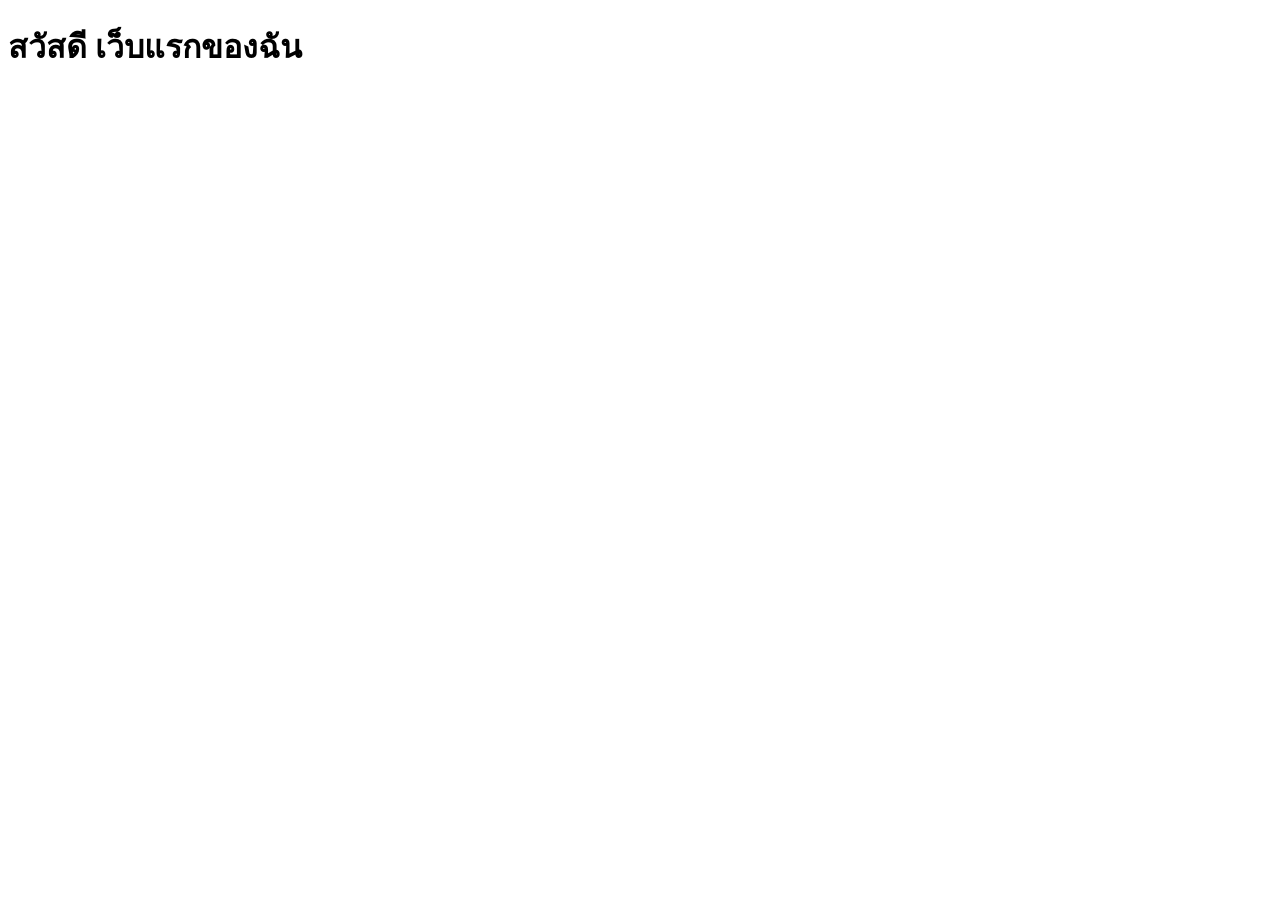
==== index.html @ 53858cdb "Create index.html" ====
<!DOCTYPE html>
<html lang="th">
<head>
  <meta charset="UTF-8">
  <meta name="viewport" content="width=device-width, initial-scale=1.0">
  <title>เว็บของฉัน</title>
</head>
<body>
  <h1>สวัสดี เว็บแรกของฉัน</h1>
</body>
</html>
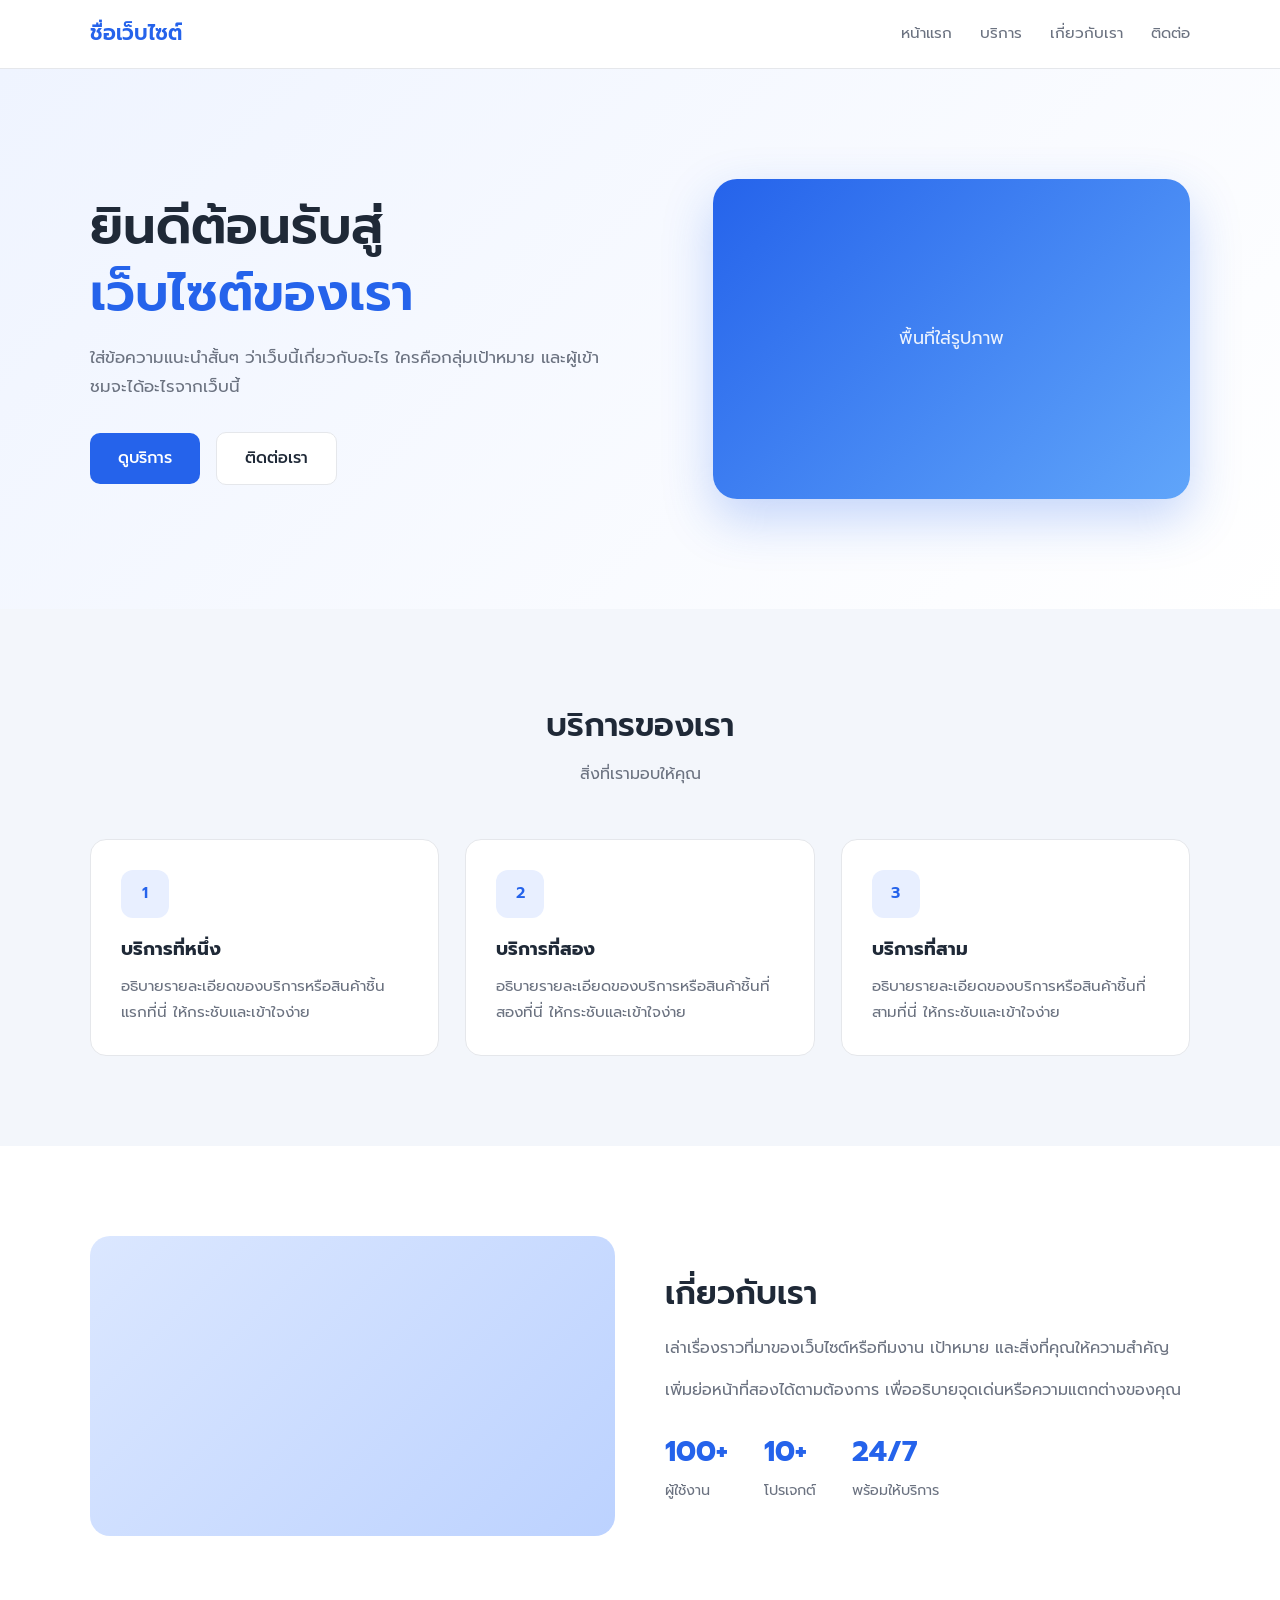
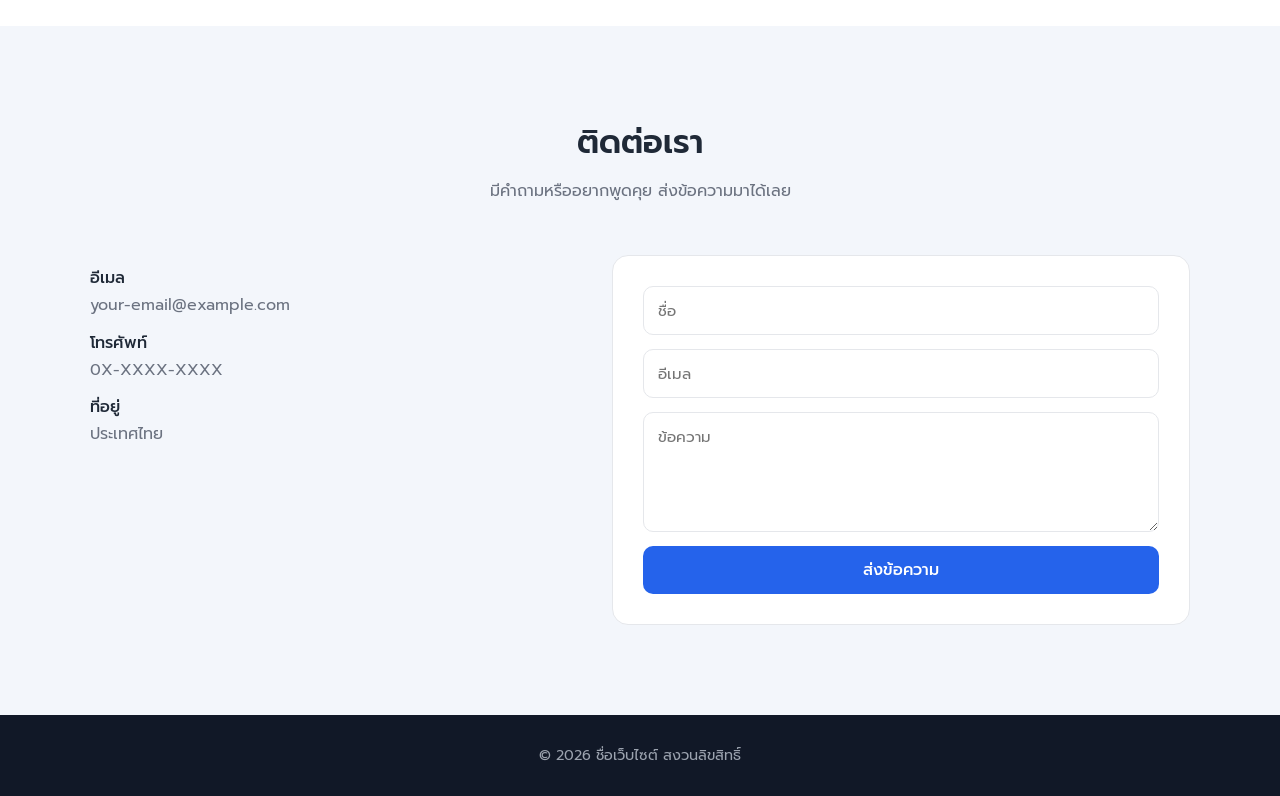
==== commit 7a39fafb: "Update index.html" ====
--- a/index.html
+++ b/index.html
@@ -3,9 +3,242 @@
 <head>
   <meta charset="UTF-8">
   <meta name="viewport" content="width=device-width, initial-scale=1.0">
-  <title>เว็บของฉัน</title>
+  <title>ชื่อเว็บไซต์</title>
+  <meta name="description" content="คำอธิบายสั้นๆ ของเว็บไซต์">
+  <link rel="preconnect" href="https://fonts.googleapis.com">
+  <link rel="preconnect" href="https://fonts.gstatic.com" crossorigin>
+  <link href="https://fonts.googleapis.com/css2?family=Prompt:wght@300;400;500;600&display=swap" rel="stylesheet">
+  <style>
+    :root {
+      --primary: #2563eb;
+      --primary-dark: #1d4ed8;
+      --text: #1f2937;
+      --muted: #6b7280;
+      --bg: #ffffff;
+      --bg-soft: #f3f6fb;
+      --border: #e5e7eb;
+    }
+    * { box-sizing: border-box; margin: 0; padding: 0; }
+    html { scroll-behavior: smooth; }
+    body { font-family: 'Prompt', sans-serif; color: var(--text); background: var(--bg); line-height: 1.7; }
+    a { text-decoration: none; color: inherit; }
+    .container { width: min(1100px, 92%); margin: 0 auto; }
+
+    /* Header */
+    header { position: sticky; top: 0; z-index: 20; background: #fff; border-bottom: 1px solid var(--border); }
+    nav { display: flex; justify-content: space-between; align-items: center; height: 68px; }
+    .logo { font-weight: 600; font-size: 1.3rem; color: var(--primary); }
+    .menu { display: flex; gap: 28px; list-style: none; }
+    .menu a { color: var(--muted); font-size: 0.95rem; transition: color .2s; }
+    .menu a:hover { color: var(--primary); }
+    .toggle { display: none; background: none; border: 0; font-size: 1.6rem; cursor: pointer; color: var(--text); }
+
+    /* Hero */
+    .hero { background: linear-gradient(135deg, #eff4ff, #ffffff); padding: 110px 0; }
+    .hero-inner { display: grid; grid-template-columns: 1.2fr 1fr; gap: 50px; align-items: center; }
+    .hero h1 { font-size: clamp(2rem, 5vw, 3.2rem); line-height: 1.3; font-weight: 600; }
+    .hero h1 span { color: var(--primary); }
+    .hero p { color: var(--muted); margin: 18px 0 30px; font-size: 1.05rem; max-width: 520px; }
+    .btn { display: inline-block; padding: 12px 28px; border-radius: 10px; font-weight: 500; transition: .2s; }
+    .btn-primary { background: var(--primary); color: #fff; }
+    .btn-primary:hover { background: var(--primary-dark); transform: translateY(-2px); }
+    .btn-outline { border: 1px solid var(--border); margin-left: 10px; background: #fff; }
+    .btn-outline:hover { border-color: var(--primary); color: var(--primary); }
+    .hero-visual {
+      height: 320px; border-radius: 24px;
+      background: linear-gradient(135deg, var(--primary), #60a5fa);
+      display: flex; align-items: center; justify-content: center;
+      color: rgba(255,255,255,.9); font-size: 1.1rem; box-shadow: 0 20px 50px rgba(37,99,235,.25);
+    }
+
+    /* Sections */
+    section { padding: 90px 0; }
+    section.soft { background: var(--bg-soft); }
+    .head { text-align: center; margin-bottom: 50px; }
+    .head h2 { font-size: 2rem; font-weight: 600; }
+    .head p { color: var(--muted); margin-top: 8px; }
+
+    .grid3 { display: grid; grid-template-columns: repeat(auto-fit, minmax(260px, 1fr)); gap: 26px; }
+    .card { background: #fff; border: 1px solid var(--border); border-radius: 16px; padding: 30px; transition: .25s; }
+    .card:hover { transform: translateY(-6px); box-shadow: 0 14px 30px rgba(0,0,0,.08); }
+    .icon {
+      width: 48px; height: 48px; border-radius: 12px; background: #e8efff; color: var(--primary);
+      display: flex; align-items: center; justify-content: center; font-weight: 600; margin-bottom: 16px;
+    }
+    .card h3 { font-size: 1.15rem; margin-bottom: 8px; }
+    .card p { color: var(--muted); font-size: 0.95rem; }
+
+    /* About */
+    .about { display: grid; grid-template-columns: 1fr 1fr; gap: 50px; align-items: center; }
+    .about-img { height: 300px; border-radius: 20px; background: linear-gradient(135deg, #dbe7ff, #bcd2ff); }
+    .about p { color: var(--muted); margin: 14px 0; }
+    .stats { display: flex; gap: 36px; margin-top: 24px; }
+    .stats b { display: block; font-size: 1.8rem; color: var(--primary); }
+    .stats span { color: var(--muted); font-size: 0.9rem; }
+
+    /* Contact */
+    .contact { display: grid; grid-template-columns: 1fr 1.2fr; gap: 40px; }
+    .info p { color: var(--muted); margin: 10px 0; }
+    .info b { color: var(--text); display: block; font-weight: 500; }
+    form { background: #fff; border: 1px solid var(--border); border-radius: 16px; padding: 30px; display: grid; gap: 14px; }
+    input, textarea {
+      font-family: inherit; font-size: 0.95rem; padding: 12px 14px;
+      border: 1px solid var(--border); border-radius: 10px; width: 100%; outline: none;
+    }
+    input:focus, textarea:focus { border-color: var(--primary); }
+    textarea { min-height: 120px; resize: vertical; }
+    button.btn { border: 0; cursor: pointer; font-family: inherit; font-size: 1rem; }
+    #msg { color: #16a34a; font-size: 0.9rem; display: none; }
+
+    footer { background: #111827; color: #9ca3af; text-align: center; padding: 28px 0; font-size: 0.9rem; }
+
+    .reveal { opacity: 0; transform: translateY(24px); transition: opacity .6s, transform .6s; }
+    .reveal.show { opacity: 1; transform: none; }
+
+    @media (max-width: 800px) {
+      .hero-inner, .about, .contact { grid-template-columns: 1fr; }
+      .hero { padding: 70px 0; }
+      .hero-visual { height: 220px; }
+      .toggle { display: block; }
+      .menu {
+        display: none; position: absolute; top: 68px; left: 0; right: 0;
+        flex-direction: column; gap: 0; background: #fff; border-bottom: 1px solid var(--border);
+      }
+      .menu.open { display: flex; }
+      .menu li a { display: block; padding: 14px 4%; }
+      .btn-outline { margin: 10px 0 0 0; }
+    }
+  </style>
 </head>
 <body>
-  <h1>สวัสดี เว็บแรกของฉัน</h1>
+
+  <header>
+    <div class="container">
+      <nav>
+        <a href="#home" class="logo">ชื่อเว็บไซต์</a>
+        <button class="toggle" id="toggle" aria-label="เมนู">&#9776;</button>
+        <ul class="menu" id="menu">
+          <li><a href="#home">หน้าแรก</a></li>
+          <li><a href="#services">บริการ</a></li>
+          <li><a href="#about">เกี่ยวกับเรา</a></li>
+          <li><a href="#contact">ติดต่อ</a></li>
+        </ul>
+      </nav>
+    </div>
+  </header>
+
+  <main>
+    <section class="hero" id="home">
+      <div class="container hero-inner">
+        <div>
+          <h1>ยินดีต้อนรับสู่<br><span>เว็บไซต์ของเรา</span></h1>
+          <p>ใส่ข้อความแนะนำสั้นๆ ว่าเว็บนี้เกี่ยวกับอะไร ใครคือกลุ่มเป้าหมาย และผู้เข้าชมจะได้อะไรจากเว็บนี้</p>
+          <a href="#services" class="btn btn-primary">ดูบริการ</a>
+          <a href="#contact" class="btn btn-outline">ติดต่อเรา</a>
+        </div>
+        <div class="hero-visual">พื้นที่ใส่รูปภาพ</div>
+      </div>
+    </section>
+
+    <section id="services" class="soft">
+      <div class="container reveal">
+        <div class="head">
+          <h2>บริการของเรา</h2>
+          <p>สิ่งที่เรามอบให้คุณ</p>
+        </div>
+        <div class="grid3">
+          <div class="card">
+            <div class="icon">1</div>
+            <h3>บริการที่หนึ่ง</h3>
+            <p>อธิบายรายละเอียดของบริการหรือสินค้าชิ้นแรกที่นี่ ให้กระชับและเข้าใจง่าย</p>
+          </div>
+          <div class="card">
+            <div class="icon">2</div>
+            <h3>บริการที่สอง</h3>
+            <p>อธิบายรายละเอียดของบริการหรือสินค้าชิ้นที่สองที่นี่ ให้กระชับและเข้าใจง่าย</p>
+          </div>
+          <div class="card">
+            <div class="icon">3</div>
+            <h3>บริการที่สาม</h3>
+            <p>อธิบายรายละเอียดของบริการหรือสินค้าชิ้นที่สามที่นี่ ให้กระชับและเข้าใจง่าย</p>
+          </div>
+        </div>
+      </div>
+    </section>
+
+    <section id="about">
+      <div class="container about reveal">
+        <div class="about-img"></div>
+        <div>
+          <h2 style="font-size:2rem;font-weight:600;">เกี่ยวกับเรา</h2>
+          <p>เล่าเรื่องราวที่มาของเว็บไซต์หรือทีมงาน เป้าหมาย และสิ่งที่คุณให้ความสำคัญ</p>
+          <p>เพิ่มย่อหน้าที่สองได้ตามต้องการ เพื่ออธิบายจุดเด่นหรือความแตกต่างของคุณ</p>
+          <div class="stats">
+            <div><b>100+</b><span>ผู้ใช้งาน</span></div>
+            <div><b>10+</b><span>โปรเจกต์</span></div>
+            <div><b>24/7</b><span>พร้อมให้บริการ</span></div>
+          </div>
+        </div>
+      </div>
+    </section>
+
+    <section id="contact" class="soft">
+      <div class="container reveal">
+        <div class="head">
+          <h2>ติดต่อเรา</h2>
+          <p>มีคำถามหรืออยากพูดคุย ส่งข้อความมาได้เลย</p>
+        </div>
+        <div class="contact">
+          <div class="info">
+            <p><b>อีเมล</b>your-email@example.com</p>
+            <p><b>โทรศัพท์</b>0X-XXXX-XXXX</p>
+            <p><b>ที่อยู่</b>ประเทศไทย</p>
+          </div>
+          <form id="form">
+            <input type="text" placeholder="ชื่อ" required>
+            <input type="email" placeholder="อีเมล" required>
+            <textarea placeholder="ข้อความ" required></textarea>
+            <button type="submit" class="btn btn-primary">ส่งข้อความ</button>
+            <p id="msg">ขอบคุณครับ ได้รับข้อความของคุณแล้ว</p>
+          </form>
+        </div>
+      </div>
+    </section>
+  </main>
+
+  <footer>
+    <div class="container">&copy; <span id="year"></span> ชื่อเว็บไซต์ สงวนลิขสิทธิ์</div>
+  </footer>
+
+  <script>
+    document.getElementById('year').textContent = new Date().getFullYear();
+
+    // เมนูมือถือ
+    var menu = document.getElementById('menu');
+    document.getElementById('toggle').addEventListener('click', function () { menu.classList.toggle('open'); });
+    menu.querySelectorAll('a').forEach(function (a) {
+      a.addEventListener('click', function () { menu.classList.remove('open'); });
+    });
+
+    // ฟอร์ม (แสดงข้อความเฉยๆ ยังไม่ส่งข้อมูลจริง)
+    document.getElementById('form').addEventListener('submit', function (e) {
+      e.preventDefault();
+      document.getElementById('msg').style.display = 'block';
+      this.reset();
+    });
+
+    // เอฟเฟกต์ตอนเลื่อนหน้า
+    var items = document.querySelectorAll('.reveal');
+    if ('IntersectionObserver' in window) {
+      var io = new IntersectionObserver(function (entries) {
+        entries.forEach(function (en) {
+          if (en.isIntersecting) { en.target.classList.add('show'); io.unobserve(en.target); }
+        });
+      }, { threshold: 0.12 });
+      items.forEach(function (el) { io.observe(el); });
+    } else {
+      items.forEach(function (el) { el.classList.add('show'); });
+    }
+  </script>
 </body>
 </html>
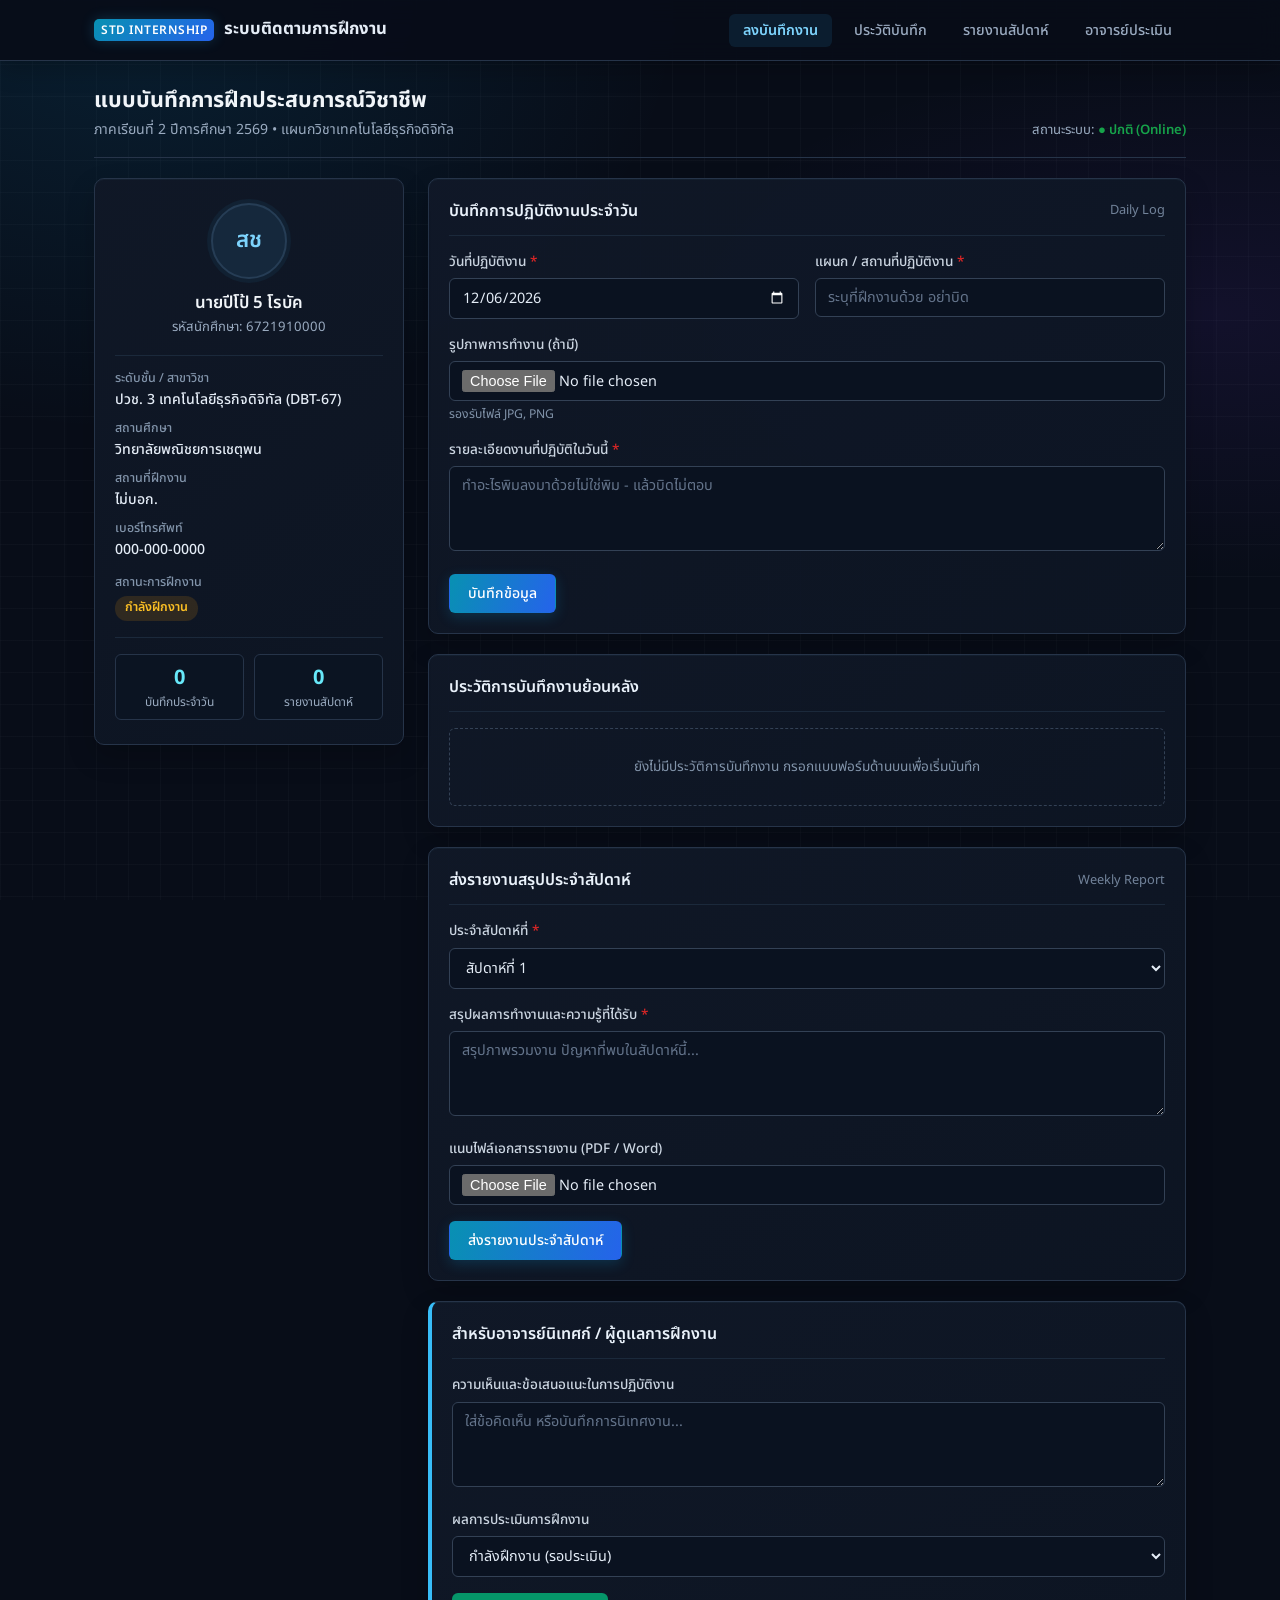
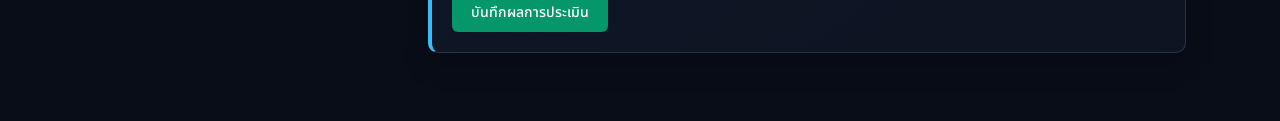
==== commit 1264d9b8: "Update index.html" ====
--- a/index.html
+++ b/index.html
@@ -1,244 +1,1024 @@
 <!DOCTYPE html>
 <html lang="th">
 <head>
-  <meta charset="UTF-8">
-  <meta name="viewport" content="width=device-width, initial-scale=1.0">
-  <title>ชื่อเว็บไซต์</title>
-  <meta name="description" content="คำอธิบายสั้นๆ ของเว็บไซต์">
-  <link rel="preconnect" href="https://fonts.googleapis.com">
-  <link rel="preconnect" href="https://fonts.gstatic.com" crossorigin>
-  <link href="https://fonts.googleapis.com/css2?family=Prompt:wght@300;400;500;600&display=swap" rel="stylesheet">
-  <style>
-    :root {
-      --primary: #2563eb;
-      --primary-dark: #1d4ed8;
-      --text: #1f2937;
-      --muted: #6b7280;
-      --bg: #ffffff;
-      --bg-soft: #f3f6fb;
-      --border: #e5e7eb;
-    }
-    * { box-sizing: border-box; margin: 0; padding: 0; }
-    html { scroll-behavior: smooth; }
-    body { font-family: 'Prompt', sans-serif; color: var(--text); background: var(--bg); line-height: 1.7; }
-    a { text-decoration: none; color: inherit; }
-    .container { width: min(1100px, 92%); margin: 0 auto; }
-
-    /* Header */
-    header { position: sticky; top: 0; z-index: 20; background: #fff; border-bottom: 1px solid var(--border); }
-    nav { display: flex; justify-content: space-between; align-items: center; height: 68px; }
-    .logo { font-weight: 600; font-size: 1.3rem; color: var(--primary); }
-    .menu { display: flex; gap: 28px; list-style: none; }
-    .menu a { color: var(--muted); font-size: 0.95rem; transition: color .2s; }
-    .menu a:hover { color: var(--primary); }
-    .toggle { display: none; background: none; border: 0; font-size: 1.6rem; cursor: pointer; color: var(--text); }
-
-    /* Hero */
-    .hero { background: linear-gradient(135deg, #eff4ff, #ffffff); padding: 110px 0; }
-    .hero-inner { display: grid; grid-template-columns: 1.2fr 1fr; gap: 50px; align-items: center; }
-    .hero h1 { font-size: clamp(2rem, 5vw, 3.2rem); line-height: 1.3; font-weight: 600; }
-    .hero h1 span { color: var(--primary); }
-    .hero p { color: var(--muted); margin: 18px 0 30px; font-size: 1.05rem; max-width: 520px; }
-    .btn { display: inline-block; padding: 12px 28px; border-radius: 10px; font-weight: 500; transition: .2s; }
-    .btn-primary { background: var(--primary); color: #fff; }
-    .btn-primary:hover { background: var(--primary-dark); transform: translateY(-2px); }
-    .btn-outline { border: 1px solid var(--border); margin-left: 10px; background: #fff; }
-    .btn-outline:hover { border-color: var(--primary); color: var(--primary); }
-    .hero-visual {
-      height: 320px; border-radius: 24px;
-      background: linear-gradient(135deg, var(--primary), #60a5fa);
-      display: flex; align-items: center; justify-content: center;
-      color: rgba(255,255,255,.9); font-size: 1.1rem; box-shadow: 0 20px 50px rgba(37,99,235,.25);
-    }
-
-    /* Sections */
-    section { padding: 90px 0; }
-    section.soft { background: var(--bg-soft); }
-    .head { text-align: center; margin-bottom: 50px; }
-    .head h2 { font-size: 2rem; font-weight: 600; }
-    .head p { color: var(--muted); margin-top: 8px; }
-
-    .grid3 { display: grid; grid-template-columns: repeat(auto-fit, minmax(260px, 1fr)); gap: 26px; }
-    .card { background: #fff; border: 1px solid var(--border); border-radius: 16px; padding: 30px; transition: .25s; }
-    .card:hover { transform: translateY(-6px); box-shadow: 0 14px 30px rgba(0,0,0,.08); }
-    .icon {
-      width: 48px; height: 48px; border-radius: 12px; background: #e8efff; color: var(--primary);
-      display: flex; align-items: center; justify-content: center; font-weight: 600; margin-bottom: 16px;
-    }
-    .card h3 { font-size: 1.15rem; margin-bottom: 8px; }
-    .card p { color: var(--muted); font-size: 0.95rem; }
-
-    /* About */
-    .about { display: grid; grid-template-columns: 1fr 1fr; gap: 50px; align-items: center; }
-    .about-img { height: 300px; border-radius: 20px; background: linear-gradient(135deg, #dbe7ff, #bcd2ff); }
-    .about p { color: var(--muted); margin: 14px 0; }
-    .stats { display: flex; gap: 36px; margin-top: 24px; }
-    .stats b { display: block; font-size: 1.8rem; color: var(--primary); }
-    .stats span { color: var(--muted); font-size: 0.9rem; }
-
-    /* Contact */
-    .contact { display: grid; grid-template-columns: 1fr 1.2fr; gap: 40px; }
-    .info p { color: var(--muted); margin: 10px 0; }
-    .info b { color: var(--text); display: block; font-weight: 500; }
-    form { background: #fff; border: 1px solid var(--border); border-radius: 16px; padding: 30px; display: grid; gap: 14px; }
-    input, textarea {
-      font-family: inherit; font-size: 0.95rem; padding: 12px 14px;
-      border: 1px solid var(--border); border-radius: 10px; width: 100%; outline: none;
-    }
-    input:focus, textarea:focus { border-color: var(--primary); }
-    textarea { min-height: 120px; resize: vertical; }
-    button.btn { border: 0; cursor: pointer; font-family: inherit; font-size: 1rem; }
-    #msg { color: #16a34a; font-size: 0.9rem; display: none; }
-
-    footer { background: #111827; color: #9ca3af; text-align: center; padding: 28px 0; font-size: 0.9rem; }
-
-    .reveal { opacity: 0; transform: translateY(24px); transition: opacity .6s, transform .6s; }
-    .reveal.show { opacity: 1; transform: none; }
-
-    @media (max-width: 800px) {
-      .hero-inner, .about, .contact { grid-template-columns: 1fr; }
-      .hero { padding: 70px 0; }
-      .hero-visual { height: 220px; }
-      .toggle { display: block; }
-      .menu {
-        display: none; position: absolute; top: 68px; left: 0; right: 0;
-        flex-direction: column; gap: 0; background: #fff; border-bottom: 1px solid var(--border);
-      }
-      .menu.open { display: flex; }
-      .menu li a { display: block; padding: 14px 4%; }
-      .btn-outline { margin: 10px 0 0 0; }
-    }
-  </style>
+    <meta charset="UTF-8">
+    <meta name="viewport" content="width=device-width, initial-scale=1.0">
+    <title>ระบบบันทึกและติดตามการฝึกงาน</title>
+    <!-- ฟอนต์ Noto Sans Thai สไตล์งานจริง เรียบร้อย อ่านง่าย เป็นทางการ -->
+    <link rel="preconnect" href="https://fonts.googleapis.com">
+    <link rel="preconnect" href="https://fonts.gstatic.com" crossorigin>
+    <link href="https://fonts.googleapis.com/css2?family=Noto+Sans+Thai:wght@300;400;500;600;700&display=swap" rel="stylesheet">
+    <style>
+        :root {
+            /* โทนสียอดนิยมในระบบเว็บแอป/Dashboard จริง (Tailwind Slate / Slate Navy) */
+            --primary: #1e40af;       /* น้ำเงินมาตรฐาน ทรงงานการศึกษา/องค์กร */
+            --primary-hover: #1d4ed8;
+            --primary-subtle: #eff6ff;
+            --border-primary: #bfdbfe;
+
+            --bg: #f8fafc;            /* พื้นหลังสีเทาขาวสะอาดตา ไม่ลอย */
+            --surface: #ffffff;       /* พื้นหลังการ์ดสีขาวแท้ คมชัด */
+            --border: #e2e8f0;        /* เส้นขอบบางแบบเว็บทั่วไป */
+            --border-subtle: #f1f5f9;
+
+            --text-900: #0f172a;      /* ตัวหนังสือหลัก ดำอมเทา อ่านสบายตา ไม่ดำทึบ */
+            --text-600: #475569;      /* ข้อความรอง */
+            --text-400: #94a3b8;      /* ตัวอักษรช่วยระบุ/placeholder */
+
+            --status-yellow-bg: #fef9c3;
+            --status-yellow-text: #854d0e;
+            --status-green-bg: #dcfce7;
+            --status-green-text: #166534;
+            --status-red-bg: #fee2e2;
+            --status-red-text: #991b1b;
+        }
+
+        * {
+            box-sizing: border-box;
+            margin: 0;
+            padding: 0;
+            font-family: 'Noto Sans Thai', -apple-system, BlinkMacSystemFont, "Segoe UI", Roboto, sans-serif;
+        }
+
+        body {
+            background-color: var(--bg);
+            color: var(--text-900);
+            line-height: 1.5;
+            min-height: 100vh;
+        }
+
+        /* Navbar ด้านบน แบบ Web Application ทั่วไป (เช่น GitHub / Jira / มหาวิทยาลัย) */
+        header {
+            background: var(--surface);
+            border-bottom: 1px solid var(--border);
+            position: sticky;
+            top: 0;
+            z-index: 50;
+        }
+
+        .navbar {
+            max-width: 1140px;
+            margin: 0 auto;
+            padding: 0 24px;
+            height: 60px;
+            display: flex;
+            align-items: center;
+            justify-content: space-between;
+        }
+
+        .brand-logo {
+            display: flex;
+            align-items: center;
+            gap: 10px;
+            text-decoration: none;
+            color: var(--text-900);
+            font-weight: 700;
+            font-size: 1.05rem;
+        }
+
+        .brand-badge {
+            background: var(--primary);
+            color: #fff;
+            padding: 2px 7px;
+            border-radius: 4px;
+            font-size: 0.75rem;
+            font-weight: 600;
+            letter-spacing: 0.5px;
+        }
+
+        .nav-links {
+            display: flex;
+            gap: 8px;
+            list-style: none;
+        }
+
+        .nav-links a {
+            text-decoration: none;
+            color: var(--text-600);
+            font-size: 0.9rem;
+            font-weight: 500;
+            padding: 6px 14px;
+            border-radius: 6px;
+            transition: all 0.15s ease;
+        }
+
+        .nav-links a:hover {
+            color: var(--text-900);
+            background: #f1f5f9;
+        }
+
+        .nav-links a.active {
+            color: var(--primary);
+            background: var(--primary-subtle);
+            font-weight: 600;
+        }
+
+        /* Layout โครงสร้าง */
+        .container {
+            max-width: 1140px;
+            margin: 24px auto 48px;
+            padding: 0 24px;
+        }
+
+        .page-header {
+            margin-bottom: 20px;
+            display: flex;
+            justify-content: space-between;
+            align-items: flex-end;
+            padding-bottom: 16px;
+            border-bottom: 1px solid var(--border);
+        }
+
+        .page-title {
+            font-size: 1.35rem;
+            font-weight: 700;
+            color: var(--text-900);
+        }
+
+        .page-subtitle {
+            font-size: 0.88rem;
+            color: var(--text-600);
+            margin-top: 2px;
+        }
+
+        .main-layout {
+            display: grid;
+            grid-template-columns: 310px 1fr;
+            gap: 24px;
+            align-items: start;
+        }
+
+        @media (max-width: 860px) {
+            .main-layout {
+                grid-template-columns: 1fr;
+            }
+            .nav-links {
+                display: none;
+            }
+        }
+
+        /* กล่องเนื้อหา (Card ทรงคนทำจริง ไม่ใส่เงาฟุ้งแบบ AI) */
+        .card {
+            background: var(--surface);
+            border: 1px solid var(--border);
+            border-radius: 8px;
+            padding: 20px;
+            margin-bottom: 20px;
+        }
+
+        .card-header {
+            display: flex;
+            align-items: center;
+            justify-content: space-between;
+            margin-bottom: 16px;
+            padding-bottom: 12px;
+            border-bottom: 1px solid var(--border-subtle);
+        }
+
+        .card-title {
+            font-size: 1rem;
+            font-weight: 600;
+            color: var(--text-900);
+        }
+
+        /* โปรไฟล์นักศึกษาฝั่งซ้าย */
+        .profile-card {
+            text-align: center;
+            padding: 24px 20px;
+        }
+
+        .avatar-circle {
+            width: 76px;
+            height: 76px;
+            border-radius: 50%;
+            background: #e2e8f0;
+            color: #334155;
+            font-size: 1.4rem;
+            font-weight: 600;
+            display: flex;
+            align-items: center;
+            justify-content: center;
+            margin: 0 auto 12px;
+            border: 2px solid #fff;
+            box-shadow: 0 1px 3px rgba(0,0,0,0.1);
+        }
+
+        .student-name {
+            font-size: 1.05rem;
+            font-weight: 600;
+            color: var(--text-900);
+        }
+
+        .student-id {
+            font-size: 0.82rem;
+            color: var(--text-600);
+            margin-top: 2px;
+        }
+
+        .meta-list {
+            text-align: left;
+            margin-top: 18px;
+            border-top: 1px solid var(--border-subtle);
+            padding-top: 14px;
+        }
+
+        .meta-item {
+            margin-bottom: 10px;
+        }
+
+        .meta-label {
+            font-size: 0.78rem;
+            color: var(--text-400);
+            font-weight: 500;
+        }
+
+        .meta-value {
+            font-size: 0.88rem;
+            color: var(--text-900);
+            font-weight: 500;
+        }
+
+        /* ป้ายสถานะ */
+        .status-badge {
+            display: inline-block;
+            padding: 3px 10px;
+            border-radius: 12px;
+            font-size: 0.78rem;
+            font-weight: 600;
+            margin-top: 4px;
+        }
+
+        .status-badge.pending {
+            background: var(--status-yellow-bg);
+            color: var(--status-yellow-text);
+        }
+
+        .status-badge.passed {
+            background: var(--status-green-bg);
+            color: var(--status-green-text);
+        }
+
+        .status-badge.failed {
+            background: var(--status-red-bg);
+            color: var(--status-red-text);
+        }
+
+        /* สรุปตัวเลขสถิติ */
+        .stat-bar {
+            display: grid;
+            grid-template-columns: 1fr 1fr;
+            gap: 10px;
+            margin-top: 16px;
+            padding-top: 16px;
+            border-top: 1px solid var(--border-subtle);
+        }
+
+        .stat-item {
+            background: #f8fafc;
+            border: 1px solid var(--border);
+            border-radius: 6px;
+            padding: 8px 12px;
+            text-align: center;
+        }
+
+        .stat-val {
+            font-size: 1.25rem;
+            font-weight: 700;
+            color: var(--primary);
+        }
+
+        .stat-lbl {
+            font-size: 0.75rem;
+            color: var(--text-600);
+        }
+
+        /* Form Controls สะอาดตาเหมือน Bootstrap / Tailwind ทั่วไป */
+        .form-row {
+            display: grid;
+            grid-template-columns: 1fr 1fr;
+            gap: 16px;
+        }
+
+        @media (max-width: 600px) {
+            .form-row {
+                grid-template-columns: 1fr;
+            }
+        }
+
+        .form-group {
+            margin-bottom: 16px;
+        }
+
+        .form-group label {
+            display: block;
+            font-size: 0.85rem;
+            font-weight: 500;
+            color: var(--text-900);
+            margin-bottom: 6px;
+        }
+
+        .form-control {
+            width: 100%;
+            padding: 8px 12px;
+            border: 1px solid var(--border);
+            border-radius: 6px;
+            font-size: 0.9rem;
+            color: var(--text-900);
+            background: #fff;
+            outline: none;
+            transition: border-color 0.15s;
+        }
+
+        .form-control:focus {
+            border-color: var(--primary);
+            box-shadow: 0 0 0 3px rgba(30, 64, 175, 0.1);
+        }
+
+        .form-control::placeholder {
+            color: var(--text-400);
+        }
+
+        textarea.form-control {
+            min-height: 85px;
+            resize: vertical;
+        }
+
+        .form-hint {
+            font-size: 0.76rem;
+            color: var(--text-400);
+            margin-top: 4px;
+        }
+
+        /* Buttons แบบแบน เรียบร้อย */
+        .btn {
+            display: inline-flex;
+            align-items: center;
+            justify-content: center;
+            padding: 8px 18px;
+            font-size: 0.88rem;
+            font-weight: 500;
+            border-radius: 6px;
+            cursor: pointer;
+            border: 1px solid transparent;
+            transition: all 0.15s ease;
+        }
+
+        .btn-primary {
+            background: var(--primary);
+            color: #fff;
+        }
+
+        .btn-primary:hover {
+            background: var(--primary-hover);
+        }
+
+        .btn-success {
+            background: #16a34a;
+            color: #fff;
+        }
+
+        .btn-success:hover {
+            background: #15803d;
+        }
+
+        .btn-danger-outline {
+            background: transparent;
+            color: #dc2626;
+            border-color: #fca5a5;
+            padding: 4px 10px;
+            font-size: 0.78rem;
+        }
+
+        .btn-danger-outline:hover {
+            background: #fef2f2;
+            border-color: #dc2626;
+        }
+
+        /* พรีวิวรูปภาพ */
+        .preview-container {
+            margin-top: 10px;
+            display: none;
+        }
+
+        .preview-container img {
+            max-width: 220px;
+            max-height: 140px;
+            border-radius: 6px;
+            border: 1px solid var(--border);
+            object-fit: cover;
+            display: block;
+        }
+
+        /* รายการประวัติแบบตาราง/การ์ดย่อยคลีนๆ */
+        .log-container {
+            display: flex;
+            flex-direction: column;
+            gap: 10px;
+        }
+
+        .log-entry {
+            display: flex;
+            gap: 14px;
+            align-items: flex-start;
+            padding: 12px;
+            background: #f8fafc;
+            border: 1px solid var(--border);
+            border-radius: 6px;
+        }
+
+        .log-photo {
+            width: 64px;
+            height: 64px;
+            border-radius: 6px;
+            object-fit: cover;
+            background: #e2e8f0;
+            border: 1px solid #cbd5e1;
+            flex-shrink: 0;
+        }
+
+        .log-body {
+            flex-grow: 1;
+        }
+
+        .log-header-info {
+            display: flex;
+            align-items: center;
+            gap: 12px;
+            font-size: 0.8rem;
+            color: var(--text-600);
+            margin-bottom: 4px;
+        }
+
+        .log-header-info strong {
+            color: var(--text-900);
+        }
+
+        .log-text {
+            font-size: 0.88rem;
+            color: var(--text-900);
+            white-space: pre-line;
+        }
+
+        .no-data {
+            text-align: center;
+            padding: 28px;
+            color: var(--text-400);
+            font-size: 0.85rem;
+            border: 1px dashed var(--border);
+            border-radius: 6px;
+        }
+
+        /* Toast แบบเรียบง่ายมุมขวา */
+        .alert-toast {
+            position: fixed;
+            bottom: 20px;
+            right: 20px;
+            background: #1e293b;
+            color: #fff;
+            padding: 10px 18px;
+            border-radius: 6px;
+            font-size: 0.88rem;
+            box-shadow: 0 4px 12px rgba(0,0,0,0.15);
+            opacity: 0;
+            transform: translateY(10px);
+            transition: all 0.2s ease;
+            z-index: 100;
+        }
+
+        .alert-toast.visible {
+            opacity: 1;
+            transform: translateY(0);
+        }
+
+        /* Dark cyberpunk theme: restrained neon accents, readable Thai text */
+        :root {
+            --primary: #38bdf8;
+            --primary-hover: #0ea5e9;
+            --primary-subtle: rgba(56, 189, 248, 0.12);
+            --border-primary: rgba(56, 189, 248, 0.35);
+            --bg: #080d18;
+            --surface: #101827;
+            --border: #263449;
+            --border-subtle: #1b293b;
+            --text-900: #e5edf7;
+            --text-600: #9aabc0;
+            --text-400: #72839a;
+            --status-yellow-bg: rgba(245, 158, 11, 0.14);
+            --status-yellow-text: #fbbf24;
+            --status-green-bg: rgba(16, 185, 129, 0.14);
+            --status-green-text: #34d399;
+            --status-red-bg: rgba(244, 63, 94, 0.14);
+            --status-red-text: #fb7185;
+        }
+
+        body {
+            background-color: var(--bg);
+            background-image:
+                radial-gradient(ellipse at 10% 0%, rgba(14, 165, 233, 0.12), transparent 34%),
+                radial-gradient(ellipse at 95% 35%, rgba(124, 58, 237, 0.09), transparent 32%),
+                linear-gradient(rgba(148, 163, 184, 0.035) 1px, transparent 1px),
+                linear-gradient(90deg, rgba(148, 163, 184, 0.035) 1px, transparent 1px);
+            background-size: auto, auto, 32px 32px, 32px 32px;
+            background-attachment: fixed;
+            color: var(--text-900);
+        }
+
+        header {
+            background: rgba(8, 13, 24, 0.92);
+            border-bottom-color: #263449;
+            box-shadow: 0 8px 24px rgba(0, 0, 0, 0.24);
+            backdrop-filter: blur(12px);
+        }
+
+        .brand-logo { color: var(--text-900); }
+        .brand-badge {
+            background: linear-gradient(135deg, #0891b2, #2563eb);
+            border-radius: 5px;
+            box-shadow: 0 0 14px rgba(56, 189, 248, 0.2);
+        }
+        .nav-links a:hover {
+            color: #e0f2fe;
+            background: rgba(56, 189, 248, 0.08);
+        }
+        .nav-links a.active {
+            color: #7dd3fc;
+            background: rgba(56, 189, 248, 0.1);
+        }
+
+        .page-header { border-bottom-color: var(--border); }
+        .page-title { color: #f1f5f9; }
+        .card {
+            background: linear-gradient(145deg, rgba(16, 24, 39, 0.98), rgba(13, 21, 35, 0.98));
+            border-color: var(--border);
+            border-radius: 10px;
+            box-shadow: 0 12px 28px rgba(0, 0, 0, 0.2), inset 0 1px rgba(125, 211, 252, 0.04);
+        }
+        .card-header { border-bottom-color: var(--border-subtle); }
+        .card-title { color: #eaf2fb; }
+        .avatar-circle {
+            background: #15283c;
+            color: #7dd3fc;
+            border-color: #263d55;
+            box-shadow: 0 0 0 4px rgba(56, 189, 248, 0.06);
+        }
+        .student-name { color: #f1f5f9; }
+        .meta-list, .stat-bar { border-color: var(--border-subtle); }
+        .meta-label { color: #8294aa; }
+        .stat-item {
+            background: #0b1422;
+            border-color: #263449;
+        }
+        .stat-val { color: #67e8f9; }
+        .form-group label { color: #cbd5e1; }
+        .form-control {
+            color: #e5edf7;
+            background: #0a1220;
+            border-color: #334155;
+            color-scheme: dark;
+        }
+        .form-control:focus {
+            border-color: #38bdf8;
+            box-shadow: 0 0 0 3px rgba(56, 189, 248, 0.13);
+        }
+        .form-control::placeholder { color: #64748b; }
+        .form-hint { color: #8294aa; }
+        .btn-primary {
+            background: linear-gradient(110deg, #0891b2, #2563eb);
+            box-shadow: 0 4px 14px rgba(14, 165, 233, 0.2);
+        }
+        .btn-primary:hover {
+            background: linear-gradient(110deg, #06b6d4, #3b82f6);
+            box-shadow: 0 5px 18px rgba(14, 165, 233, 0.3);
+        }
+        .btn-success { background: #059669; }
+        .btn-success:hover { background: #10b981; }
+        .btn-danger-outline {
+            color: #fda4af;
+            border-color: rgba(244, 63, 94, 0.35);
+        }
+        .btn-danger-outline:hover {
+            background: rgba(244, 63, 94, 0.14);
+            border-color: #fb7185;
+        }
+        .preview-container img, .log-photo {
+            border-color: #334155;
+            background: #0b1422;
+        }
+        .log-entry {
+            background: #0b1422;
+            border-color: #263449;
+        }
+        .log-entry:hover {
+            border-color: rgba(56, 189, 248, 0.45);
+        }
+        .log-header-info, .log-header-info strong { color: #9aabc0; }
+        .log-text { color: #e2e8f0; }
+        .no-data {
+            color: #8294aa;
+            border-color: #334155;
+        }
+        .alert-toast {
+            background: #101827;
+            border: 1px solid rgba(56, 189, 248, 0.5);
+            box-shadow: 0 8px 24px rgba(0, 0, 0, 0.35), 0 0 18px rgba(56, 189, 248, 0.12);
+        }
+
+        @media (max-width: 600px) {
+            .page-header {
+                align-items: flex-start;
+                flex-direction: column;
+                gap: 8px;
+            }
+            .log-entry { flex-wrap: wrap; }
+            .log-header-info {
+                align-items: flex-start;
+                flex-direction: column;
+                gap: 2px;
+            }
+        }
+    </style>
 </head>
 <body>
 
-  <header>
+    <!-- Header / Navbar แถบนำทางมาตรฐาน -->
+    <header>
+        <div class="navbar">
+            <a href="#" class="brand-logo">
+                <span class="brand-badge">STD INTERNSHIP</span>
+                <span>ระบบติดตามการฝึกงาน</span>
+            </a>
+            <ul class="nav-links">
+                <li><a href="#daily-form" class="active">ลงบันทึกงาน</a></li>
+                <li><a href="#history-section">ประวัติบันทึก</a></li>
+                <li><a href="#weekly-section">รายงานสัปดาห์</a></li>
+                <li><a href="#eval-section">อาจารย์ประเมิน</a></li>
+            </ul>
+        </div>
+    </header>
+
     <div class="container">
-      <nav>
-        <a href="#home" class="logo">ชื่อเว็บไซต์</a>
-        <button class="toggle" id="toggle" aria-label="เมนู">&#9776;</button>
-        <ul class="menu" id="menu">
-          <li><a href="#home">หน้าแรก</a></li>
-          <li><a href="#services">บริการ</a></li>
-          <li><a href="#about">เกี่ยวกับเรา</a></li>
-          <li><a href="#contact">ติดต่อ</a></li>
-        </ul>
-      </nav>
+
+        <!-- ส่วนหัวหน้าเว็บ -->
+        <div class="page-header">
+            <div>
+                <h1 class="page-title">แบบบันทึกการฝึกประสบการณ์วิชาชีพ</h1>
+                <p class="page-subtitle">ภาคเรียนที่ 2 ปีการศึกษา 2569 &bull; แผนกวิชาเทคโนโลยีธุรกิจดิจิทัล</p>
+            </div>
+            <div style="font-size: 0.82rem; color: var(--text-600);">
+                สถานะระบบ: <span style="color: #16a34a; font-weight: 600;">● ปกติ (Online)</span>
+            </div>
+        </div>
+
+        <div class="main-layout">
+
+            <aside>
+                <div class="card profile-card" style="position: sticky; top: 80px;">
+                    <div class="avatar-circle">สช</div>
+                    <h2 class="student-name">นายปีโป้ 5 โรบัค</h2>
+                    <p class="student-id">รหัสนักศึกษา: 6721910000</p>
+
+                    <div class="meta-list">
+                        <div class="meta-item">
+                            <div class="meta-label">ระดับชั้น / สาขาวิชา</div>
+                            <div class="meta-value">ปวช. 3 เทคโนโลยีธุรกิจดิจิทัล (DBT-67)</div>
+                        </div>
+
+                        <div class="meta-item">
+                            <div class="meta-label">สถานศึกษา</div>
+                            <div class="meta-value">วิทยาลัยพณิชยการเชตุพน</div>
+                        </div>
+
+                        <div class="meta-item">
+                            <div class="meta-label">สถานที่ฝึกงาน</div>
+                            <div class="meta-value">ไม่บอก.</div>
+                        </div>
+
+                        <div class="meta-item">
+                            <div class="meta-label">เบอร์โทรศัพท์</div>
+                            <div class="meta-value">000-000-0000</div>
+                        </div>
+
+                        <div class="meta-item" style="margin-top: 14px;">
+                            <div class="meta-label">สถานะการฝึกงาน</div>
+                            <div>
+                                <span id="student-status-badge" class="status-badge pending">กำลังฝึกงาน</span>
+                            </div>
+                        </div>
+                    </div>
+
+                    <!-- สรุปตัวเลขงานที่ส่งแล้ว -->
+                    <div class="stat-bar">
+                        <div class="stat-item">
+                            <div class="stat-val" id="total-days-count">0</div>
+                            <div class="stat-lbl">บันทึกประจำวัน</div>
+                        </div>
+                        <div class="stat-item">
+                            <div class="stat-val" id="total-reports-count">0</div>
+                            <div class="stat-lbl">รายงานสัปดาห์</div>
+                        </div>
+                    </div>
+                </div>
+            </aside>
+
+            <!-- ฝั่งเนื้อหาหลักและฟอร์ม (Main) -->
+            <main>
+
+                <!-- ฟอร์มบันทึกประจำวัน -->
+                <section id="daily-form" class="card">
+                    <div class="card-header">
+                        <h2 class="card-title">บันทึกการปฏิบัติงานประจำวัน</h2>
+                        <span style="font-size: 0.8rem; color: var(--text-400);">Daily Log</span>
+                    </div>
+
+                    <form id="daily-log-form">
+                        <div class="form-row">
+                            <div class="form-group">
+                                <label for="log-date">วันที่ปฏิบัติงาน <span style="color: #dc2626;">*</span></label>
+                                <input type="date" id="log-date" class="form-control" required>
+                            </div>
+                            <div class="form-group">
+                                <label for="log-location">แผนก / สถานที่ปฏิบัติงาน <span style="color: #dc2626;">*</span></label>
+                                <input type="text" id="log-location" class="form-control" placeholder="ระบุที่ฝึกงานด้วย อย่าบิด" required>
+                            </div>
+                        </div>
+
+                        <div class="form-group">
+                            <label for="log-image">รูปภาพการทำงาน (ถ้ามี)</label>
+                            <input type="file" id="log-image" class="form-control" accept="image/*">
+                            <div class="form-hint">รองรับไฟล์ JPG, PNG</div>
+                            <div class="preview-container" id="preview-box">
+                                <img id="image-preview" alt="รูปตัวอย่าง">
+                            </div>
+                        </div>
+
+                        <div class="form-group">
+                            <label for="log-detail">รายละเอียดงานที่ปฏิบัติในวันนี้ <span style="color: #dc2626;">*</span></label>
+                            <textarea id="log-detail" class="form-control" placeholder="ทำอะไรพิมลงมาด้วยไม่ใช่พิม - แล้วบิดไม่ตอบ" required></textarea>
+                        </div>
+
+                        <button type="submit" class="btn btn-primary">บันทึกข้อมูล</button>
+                    </form>
+                </section>
+
+                <!-- รายการประวัติบันทึก -->
+                <section id="history-section" class="card">
+                    <div class="card-header">
+                        <h2 class="card-title">ประวัติการบันทึกงานย้อนหลัง</h2>
+                    </div>
+                    <div id="log-list-container" class="log-container">
+                        <!-- รายการจะแสดงจาก LocalStorage -->
+                    </div>
+                </section>
+
+                <!-- ส่งรายงานสัปดาห์ -->
+                <section id="weekly-section" class="card">
+                    <div class="card-header">
+                        <h2 class="card-title">ส่งรายงานสรุปประจำสัปดาห์</h2>
+                        <span style="font-size: 0.8rem; color: var(--text-400);">Weekly Report</span>
+                    </div>
+
+                    <form id="weekly-report-form">
+                        <div class="form-group">
+                            <label for="weekly-select">ประจำสัปดาห์ที่ <span style="color: #dc2626;">*</span></label>
+                            <select id="weekly-select" class="form-control">
+                                <option value="1">สัปดาห์ที่ 1</option>
+                                <option value="2">สัปดาห์ที่ 2</option>
+                                <option value="3">สัปดาห์ที่ 3</option>
+                                <option value="4">สัปดาห์ที่ 4</option>
+                                <option value="5">สัปดาห์ที่ 5</option>
+                                <option value="6">สัปดาห์ที่ 6</option>
+                                <option value="7">สัปดาห์ที่ 7</option>
+                                <option value="8">สัปดาห์ที่ 8</option>
+                                <option value="9">สัปดาห์ที่ 9</option>
+                                <option value="10">สัปดาห์ที่ 10</option>
+                                <option value="11">สัปดาห์ที่ 11</option>
+                            </select>
+                        </div>
+
+                        <div class="form-group">
+                            <label for="weekly-summary">สรุปผลการทำงานและความรู้ที่ได้รับ <span style="color: #dc2626;">*</span></label>
+                            <textarea id="weekly-summary" class="form-control" placeholder="สรุปภาพรวมงาน ปัญหาที่พบในสัปดาห์นี้..." required></textarea>
+                        </div>
+
+                        <div class="form-group">
+                            <label for="weekly-file">แนบไฟล์เอกสารรายงาน (PDF / Word)</label>
+                            <input type="file" id="weekly-file" class="form-control" accept=".pdf,.doc,.docx">
+                        </div>
+
+                        <button type="submit" class="btn btn-primary">ส่งรายงานประจำสัปดาห์</button>
+                    </form>
+                </section>
+
+                <!-- คืองี้อันนี้ของอาจารย์เท่านั้น เด็กนักเรียนห้ามทำเดะจับลบประวัติฝึกงาน -->
+                <section id="eval-section" class="card" style="border-left: 4px solid var(--primary);">
+                    <div class="card-header">
+                        <h2 class="card-title">สำหรับอาจารย์นิเทศก์ / ผู้ดูแลการฝึกงาน</h2>
+                    </div>
+
+                    <form id="evaluation-form">
+                        <div class="form-group">
+                            <label for="eval-comment">ความเห็นและข้อเสนอแนะในการปฏิบัติงาน</label>
+                            <textarea id="eval-comment" class="form-control" placeholder="ใส่ข้อคิดเห็น หรือบันทึกการนิเทศงาน..."></textarea>
+                        </div>
+
+                        <div class="form-group">
+                            <label for="eval-status">ผลการประเมินการฝึกงาน</label>
+                            <select id="eval-status" class="form-control">
+                                <option value="pending">กำลังฝึกงาน (รอประเมิน)</option>
+                                <option value="passed">ผ่านการฝึกงาน</option>
+                                <option value="failed">ไม่ผ่านการฝึกงาน</option>
+                            </select>
+                        </div>
+
+                        <button type="submit" class="btn btn-success">บันทึกผลการประเมิน</button>
+                    </form>
+                </section>
+
+            </main>
+
+        </div>
     </div>
-  </header>
-
-  <main>
-    <section class="hero" id="home">
-      <div class="container hero-inner">
-        <div>
-          <h1>ยินดีต้อนรับสู่<br><span>เว็บไซต์ของเรา</span></h1>
-          <p>ใส่ข้อความแนะนำสั้นๆ ว่าเว็บนี้เกี่ยวกับอะไร ใครคือกลุ่มเป้าหมาย และผู้เข้าชมจะได้อะไรจากเว็บนี้</p>
-          <a href="#services" class="btn btn-primary">ดูบริการ</a>
-          <a href="#contact" class="btn btn-outline">ติดต่อเรา</a>
-        </div>
-        <div class="hero-visual">พื้นที่ใส่รูปภาพ</div>
-      </div>
-    </section>
-
-    <section id="services" class="soft">
-      <div class="container reveal">
-        <div class="head">
-          <h2>บริการของเรา</h2>
-          <p>สิ่งที่เรามอบให้คุณ</p>
-        </div>
-        <div class="grid3">
-          <div class="card">
-            <div class="icon">1</div>
-            <h3>บริการที่หนึ่ง</h3>
-            <p>อธิบายรายละเอียดของบริการหรือสินค้าชิ้นแรกที่นี่ ให้กระชับและเข้าใจง่าย</p>
-          </div>
-          <div class="card">
-            <div class="icon">2</div>
-            <h3>บริการที่สอง</h3>
-            <p>อธิบายรายละเอียดของบริการหรือสินค้าชิ้นที่สองที่นี่ ให้กระชับและเข้าใจง่าย</p>
-          </div>
-          <div class="card">
-            <div class="icon">3</div>
-            <h3>บริการที่สาม</h3>
-            <p>อธิบายรายละเอียดของบริการหรือสินค้าชิ้นที่สามที่นี่ ให้กระชับและเข้าใจง่าย</p>
-          </div>
-        </div>
-      </div>
-    </section>
-
-    <section id="about">
-      <div class="container about reveal">
-        <div class="about-img"></div>
-        <div>
-          <h2 style="font-size:2rem;font-weight:600;">เกี่ยวกับเรา</h2>
-          <p>เล่าเรื่องราวที่มาของเว็บไซต์หรือทีมงาน เป้าหมาย และสิ่งที่คุณให้ความสำคัญ</p>
-          <p>เพิ่มย่อหน้าที่สองได้ตามต้องการ เพื่ออธิบายจุดเด่นหรือความแตกต่างของคุณ</p>
-          <div class="stats">
-            <div><b>100+</b><span>ผู้ใช้งาน</span></div>
-            <div><b>10+</b><span>โปรเจกต์</span></div>
-            <div><b>24/7</b><span>พร้อมให้บริการ</span></div>
-          </div>
-        </div>
-      </div>
-    </section>
-
-    <section id="contact" class="soft">
-      <div class="container reveal">
-        <div class="head">
-          <h2>ติดต่อเรา</h2>
-          <p>มีคำถามหรืออยากพูดคุย ส่งข้อความมาได้เลย</p>
-        </div>
-        <div class="contact">
-          <div class="info">
-            <p><b>อีเมล</b>your-email@example.com</p>
-            <p><b>โทรศัพท์</b>0X-XXXX-XXXX</p>
-            <p><b>ที่อยู่</b>ประเทศไทย</p>
-          </div>
-          <form id="form">
-            <input type="text" placeholder="ชื่อ" required>
-            <input type="email" placeholder="อีเมล" required>
-            <textarea placeholder="ข้อความ" required></textarea>
-            <button type="submit" class="btn btn-primary">ส่งข้อความ</button>
-            <p id="msg">ขอบคุณครับ ได้รับข้อความของคุณแล้ว</p>
-          </form>
-        </div>
-      </div>
-    </section>
-  </main>
-
-  <footer>
-    <div class="container">&copy; <span id="year"></span> ชื่อเว็บไซต์ สงวนลิขสิทธิ์</div>
-  </footer>
-
-  <script>
-    document.getElementById('year').textContent = new Date().getFullYear();
-
-    // เมนูมือถือ
-    var menu = document.getElementById('menu');
-    document.getElementById('toggle').addEventListener('click', function () { menu.classList.toggle('open'); });
-    menu.querySelectorAll('a').forEach(function (a) {
-      a.addEventListener('click', function () { menu.classList.remove('open'); });
-    });
-
-    // ฟอร์ม (แสดงข้อความเฉยๆ ยังไม่ส่งข้อมูลจริง)
-    document.getElementById('form').addEventListener('submit', function (e) {
-      e.preventDefault();
-      document.getElementById('msg').style.display = 'block';
-      this.reset();
-    });
-
-    // เอฟเฟกต์ตอนเลื่อนหน้า
-    var items = document.querySelectorAll('.reveal');
-    if ('IntersectionObserver' in window) {
-      var io = new IntersectionObserver(function (entries) {
-        entries.forEach(function (en) {
-          if (en.isIntersecting) { en.target.classList.add('show'); io.unobserve(en.target); }
+
+    <!-- กล่องแจ้งเตือนสำหรับใครที่มาแก้ไขต่อไม่ใช่แก้มั่วเดียวโค้ดระเบิด -->
+    <div id="toast" class="alert-toast">บันทึกข้อมูลเรียบร้อยแล้ว</div>
+
+    <script>
+        // ใส่วันที่ปัจจุบันอัตโนมัติ
+        document.getElementById('log-date').valueAsDate = new Date();
+
+        let currentImageBase64 = '';
+
+        // จัดการรูปภาพ Preview
+        const imageInput = document.getElementById('log-image');
+        const previewBox = document.getElementById('preview-box');
+        const imagePreview = document.getElementById('image-preview');
+
+        imageInput.addEventListener('change', function(e) {
+            const file = e.target.files[0];
+            if (file) {
+                const reader = new FileReader();
+                reader.onload = function(event) {
+                    currentImageBase64 = event.target.result;
+                    imagePreview.src = currentImageBase64;
+                    previewBox.style.display = 'block';
+                };
+                reader.readAsDataURL(file);
+            } else {
+                currentImageBase64 = '';
+                previewBox.style.display = 'none';
+            }
         });
-      }, { threshold: 0.12 });
-      items.forEach(function (el) { io.observe(el); });
-    } else {
-      items.forEach(function (el) { el.classList.add('show'); });
-    }
-  </script>
+
+        // Toast แจ้งเตือน
+        function showToast(message) {
+            const toast = document.getElementById('toast');
+            toast.textContent = message;
+            toast.classList.add('visible');
+            setTimeout(() => {
+                toast.classList.remove('visible');
+            }, 2500);
+        }
+
+        // บันทึก Daily Log
+        const dailyLogForm = document.getElementById('daily-log-form');
+        dailyLogForm.addEventListener('submit', function(e) {
+            e.preventDefault();
+
+            const date = document.getElementById('log-date').value;
+            const location = document.getElementById('log-location').value;
+            const detail = document.getElementById('log-detail').value;
+
+            const newLog = {
+                id: Date.now(),
+                date: date,
+                location: location,
+                detail: detail,
+                image: currentImageBase64
+            };
+
+            const savedLogs = JSON.parse(localStorage.getItem('intern_daily_logs') || '[]');
+            savedLogs.unshift(newLog);
+            localStorage.setItem('intern_daily_logs', JSON.stringify(savedLogs));
+
+            dailyLogForm.reset();
+            document.getElementById('log-date').valueAsDate = new Date();
+            currentImageBase64 = '';
+            previewBox.style.display = 'none';
+
+            renderLogs();
+            showToast('บันทึกข้อมูลประจำวันเรียบร้อยแล้ว');
+        });
+
+        // ลบรายการ
+        function deleteLog(id) {
+            if (confirm('คุณต้องการลบรายการบันทึกนี้หรือไม่?')) {
+                let savedLogs = JSON.parse(localStorage.getItem('intern_daily_logs') || '[]');
+                savedLogs = savedLogs.filter(log => log.id !== id);
+                localStorage.setItem('intern_daily_logs', JSON.stringify(savedLogs));
+                renderLogs();
+                showToast('ลบรายการเรียบร้อยแล้ว');
+            }
+        }
+
+        // แสดงรายการประวัติ
+        function renderLogs() {
+            const container = document.getElementById('log-list-container');
+            const totalDaysSpan = document.getElementById('total-days-count');
+            const savedLogs = JSON.parse(localStorage.getItem('intern_daily_logs') || '[]');
+
+            totalDaysSpan.textContent = savedLogs.length;
+
+            if (savedLogs.length === 0) {
+                container.innerHTML = `
+                    <div class="no-data">
+                        ยังไม่มีประวัติการบันทึกงาน กรอกแบบฟอร์มด้านบนเพื่อเริ่มบันทึก
+                    </div>
+                `;
+                return;
+            }
+
+            container.innerHTML = savedLogs.map(log => `
+                <div class="log-entry">
+                    ${log.image ? `<img src="${log.image}" class="log-photo" alt="ภาพการทำงาน">` : `<div class="log-photo" style="display:flex;align-items:center;justify-content:center;color:#94a3b8;font-size:0.75rem;">ไม่มีรูป</div>`}
+                    <div class="log-body">
+                        <div class="log-header-info">
+                            <strong>วันที่: ${log.date}</strong>
+                            <span>แผนก: ${escapeHtml(log.location)}</span>
+                        </div>
+                        <div class="log-text">${escapeHtml(log.detail)}</div>
+                    </div>
+                    <button onclick="deleteLog(${log.id})" class="btn btn-danger-outline" title="ลบรายการ">ลบ</button>
+                </div>
+            `).join('');
+        }
+
+        function escapeHtml(text) {
+            const div = document.createElement('div');
+            div.textContent = text;
+            return div.innerHTML;
+        }
+
+        // ส่งรายงานสัปดาห์
+        const weeklyReportForm = document.getElementById('weekly-report-form');
+        weeklyReportForm.addEventListener('submit', function(e) {
+            e.preventDefault();
+            const week = document.getElementById('weekly-select').value;
+            const summary = document.getElementById('weekly-summary').value;
+
+            const weeklyReports = JSON.parse(localStorage.getItem('intern_weekly_reports') || '[]');
+            weeklyReports.push({ week, summary, date: new Date().toLocaleDateString('th-TH') });
+            localStorage.setItem('intern_weekly_reports', JSON.stringify(weeklyReports));
+
+            document.getElementById('total-reports-count').textContent = weeklyReports.length;
+            weeklyReportForm.reset();
+            showToast('ส่งรายงานประจำสัปดาห์ที่ ' + week + ' เรียบร้อยแล้ว');
+        });
+
+        // ส่วนอาจารย์ประเมิน
+        const evalForm = document.getElementById('evaluation-form');
+        const evalStatus = document.getElementById('eval-status');
+        const evalComment = document.getElementById('eval-comment');
+        const studentStatusBadge = document.getElementById('student-status-badge');
+
+        function loadEvaluation() {
+            const savedEval = JSON.parse(localStorage.getItem('intern_evaluation') || 'null');
+            if (savedEval) {
+                evalStatus.value = savedEval.status;
+                evalComment.value = savedEval.comment || '';
+                updateBadge(savedEval.status);
+            }
+        }
+
+        function updateBadge(status) {
+            if (status === 'passed') {
+                studentStatusBadge.className = 'status-badge passed';
+                studentStatusBadge.textContent = 'ผ่านการฝึกงาน';
+            } else if (status === 'failed') {
+                studentStatusBadge.className = 'status-badge failed';
+                studentStatusBadge.textContent = 'ไม่ผ่านการฝึกงาน';
+            } else {
+                studentStatusBadge.className = 'status-badge pending';
+                studentStatusBadge.textContent = 'กำลังฝึกงาน';
+            }
+        }
+
+        evalForm.addEventListener('submit', function(e) {
+            e.preventDefault();
+            const evalData = {
+                status: evalStatus.value,
+                comment: evalComment.value
+            };
+            localStorage.setItem('intern_evaluation', JSON.stringify(evalData));
+            updateBadge(evalStatus.value);
+            showToast('บันทึกผลการประเมินเรียบร้อยแล้ว');
+        });
+
+        window.addEventListener('DOMContentLoaded', () => {
+            renderLogs();
+            loadEvaluation();
+            const weeklyReports = JSON.parse(localStorage.getItem('intern_weekly_reports') || '[]');
+            document.getElementById('total-reports-count').textContent = weeklyReports.length;
+        });
+    </script>
 </body>
-</html>
+</html>
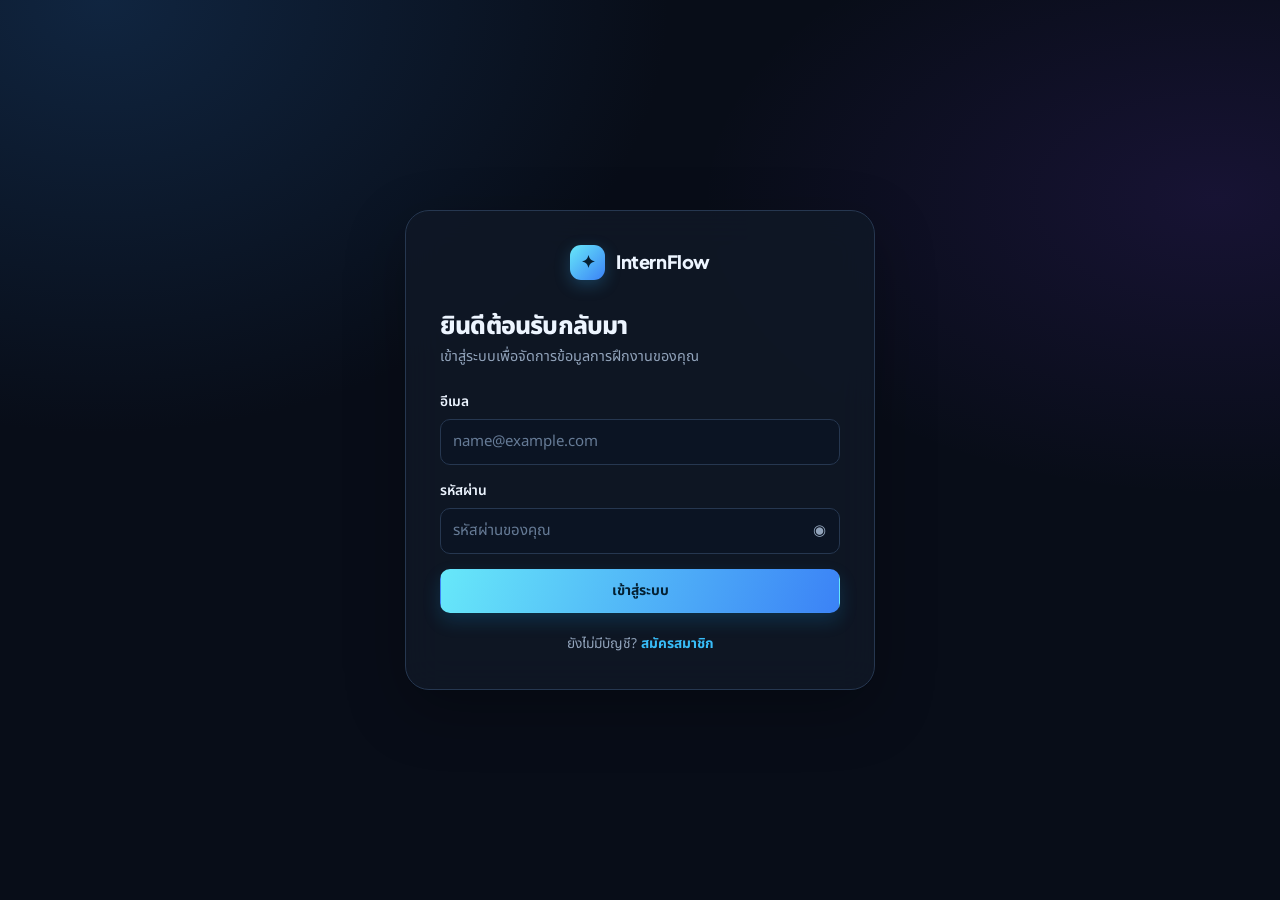
==== commit 42c09bbb: "Update complete website features" ====
--- a/index.html
+++ b/index.html
@@ -1,1024 +1,56 @@
 <!DOCTYPE html>
 <html lang="th">
 <head>
-    <meta charset="UTF-8">
-    <meta name="viewport" content="width=device-width, initial-scale=1.0">
-    <title>ระบบบันทึกและติดตามการฝึกงาน</title>
-    <!-- ฟอนต์ Noto Sans Thai สไตล์งานจริง เรียบร้อย อ่านง่าย เป็นทางการ -->
-    <link rel="preconnect" href="https://fonts.googleapis.com">
-    <link rel="preconnect" href="https://fonts.gstatic.com" crossorigin>
-    <link href="https://fonts.googleapis.com/css2?family=Noto+Sans+Thai:wght@300;400;500;600;700&display=swap" rel="stylesheet">
-    <style>
-        :root {
-            /* โทนสียอดนิยมในระบบเว็บแอป/Dashboard จริง (Tailwind Slate / Slate Navy) */
-            --primary: #1e40af;       /* น้ำเงินมาตรฐาน ทรงงานการศึกษา/องค์กร */
-            --primary-hover: #1d4ed8;
-            --primary-subtle: #eff6ff;
-            --border-primary: #bfdbfe;
-
-            --bg: #f8fafc;            /* พื้นหลังสีเทาขาวสะอาดตา ไม่ลอย */
-            --surface: #ffffff;       /* พื้นหลังการ์ดสีขาวแท้ คมชัด */
-            --border: #e2e8f0;        /* เส้นขอบบางแบบเว็บทั่วไป */
-            --border-subtle: #f1f5f9;
-
-            --text-900: #0f172a;      /* ตัวหนังสือหลัก ดำอมเทา อ่านสบายตา ไม่ดำทึบ */
-            --text-600: #475569;      /* ข้อความรอง */
-            --text-400: #94a3b8;      /* ตัวอักษรช่วยระบุ/placeholder */
-
-            --status-yellow-bg: #fef9c3;
-            --status-yellow-text: #854d0e;
-            --status-green-bg: #dcfce7;
-            --status-green-text: #166534;
-            --status-red-bg: #fee2e2;
-            --status-red-text: #991b1b;
-        }
-
-        * {
-            box-sizing: border-box;
-            margin: 0;
-            padding: 0;
-            font-family: 'Noto Sans Thai', -apple-system, BlinkMacSystemFont, "Segoe UI", Roboto, sans-serif;
-        }
-
-        body {
-            background-color: var(--bg);
-            color: var(--text-900);
-            line-height: 1.5;
-            min-height: 100vh;
-        }
-
-        /* Navbar ด้านบน แบบ Web Application ทั่วไป (เช่น GitHub / Jira / มหาวิทยาลัย) */
-        header {
-            background: var(--surface);
-            border-bottom: 1px solid var(--border);
-            position: sticky;
-            top: 0;
-            z-index: 50;
-        }
-
-        .navbar {
-            max-width: 1140px;
-            margin: 0 auto;
-            padding: 0 24px;
-            height: 60px;
-            display: flex;
-            align-items: center;
-            justify-content: space-between;
-        }
-
-        .brand-logo {
-            display: flex;
-            align-items: center;
-            gap: 10px;
-            text-decoration: none;
-            color: var(--text-900);
-            font-weight: 700;
-            font-size: 1.05rem;
-        }
-
-        .brand-badge {
-            background: var(--primary);
-            color: #fff;
-            padding: 2px 7px;
-            border-radius: 4px;
-            font-size: 0.75rem;
-            font-weight: 600;
-            letter-spacing: 0.5px;
-        }
-
-        .nav-links {
-            display: flex;
-            gap: 8px;
-            list-style: none;
-        }
-
-        .nav-links a {
-            text-decoration: none;
-            color: var(--text-600);
-            font-size: 0.9rem;
-            font-weight: 500;
-            padding: 6px 14px;
-            border-radius: 6px;
-            transition: all 0.15s ease;
-        }
-
-        .nav-links a:hover {
-            color: var(--text-900);
-            background: #f1f5f9;
-        }
-
-        .nav-links a.active {
-            color: var(--primary);
-            background: var(--primary-subtle);
-            font-weight: 600;
-        }
-
-        /* Layout โครงสร้าง */
-        .container {
-            max-width: 1140px;
-            margin: 24px auto 48px;
-            padding: 0 24px;
-        }
-
-        .page-header {
-            margin-bottom: 20px;
-            display: flex;
-            justify-content: space-between;
-            align-items: flex-end;
-            padding-bottom: 16px;
-            border-bottom: 1px solid var(--border);
-        }
-
-        .page-title {
-            font-size: 1.35rem;
-            font-weight: 700;
-            color: var(--text-900);
-        }
-
-        .page-subtitle {
-            font-size: 0.88rem;
-            color: var(--text-600);
-            margin-top: 2px;
-        }
-
-        .main-layout {
-            display: grid;
-            grid-template-columns: 310px 1fr;
-            gap: 24px;
-            align-items: start;
-        }
-
-        @media (max-width: 860px) {
-            .main-layout {
-                grid-template-columns: 1fr;
-            }
-            .nav-links {
-                display: none;
-            }
-        }
-
-        /* กล่องเนื้อหา (Card ทรงคนทำจริง ไม่ใส่เงาฟุ้งแบบ AI) */
-        .card {
-            background: var(--surface);
-            border: 1px solid var(--border);
-            border-radius: 8px;
-            padding: 20px;
-            margin-bottom: 20px;
-        }
-
-        .card-header {
-            display: flex;
-            align-items: center;
-            justify-content: space-between;
-            margin-bottom: 16px;
-            padding-bottom: 12px;
-            border-bottom: 1px solid var(--border-subtle);
-        }
-
-        .card-title {
-            font-size: 1rem;
-            font-weight: 600;
-            color: var(--text-900);
-        }
-
-        /* โปรไฟล์นักศึกษาฝั่งซ้าย */
-        .profile-card {
-            text-align: center;
-            padding: 24px 20px;
-        }
-
-        .avatar-circle {
-            width: 76px;
-            height: 76px;
-            border-radius: 50%;
-            background: #e2e8f0;
-            color: #334155;
-            font-size: 1.4rem;
-            font-weight: 600;
-            display: flex;
-            align-items: center;
-            justify-content: center;
-            margin: 0 auto 12px;
-            border: 2px solid #fff;
-            box-shadow: 0 1px 3px rgba(0,0,0,0.1);
-        }
-
-        .student-name {
-            font-size: 1.05rem;
-            font-weight: 600;
-            color: var(--text-900);
-        }
-
-        .student-id {
-            font-size: 0.82rem;
-            color: var(--text-600);
-            margin-top: 2px;
-        }
-
-        .meta-list {
-            text-align: left;
-            margin-top: 18px;
-            border-top: 1px solid var(--border-subtle);
-            padding-top: 14px;
-        }
-
-        .meta-item {
-            margin-bottom: 10px;
-        }
-
-        .meta-label {
-            font-size: 0.78rem;
-            color: var(--text-400);
-            font-weight: 500;
-        }
-
-        .meta-value {
-            font-size: 0.88rem;
-            color: var(--text-900);
-            font-weight: 500;
-        }
-
-        /* ป้ายสถานะ */
-        .status-badge {
-            display: inline-block;
-            padding: 3px 10px;
-            border-radius: 12px;
-            font-size: 0.78rem;
-            font-weight: 600;
-            margin-top: 4px;
-        }
-
-        .status-badge.pending {
-            background: var(--status-yellow-bg);
-            color: var(--status-yellow-text);
-        }
-
-        .status-badge.passed {
-            background: var(--status-green-bg);
-            color: var(--status-green-text);
-        }
-
-        .status-badge.failed {
-            background: var(--status-red-bg);
-            color: var(--status-red-text);
-        }
-
-        /* สรุปตัวเลขสถิติ */
-        .stat-bar {
-            display: grid;
-            grid-template-columns: 1fr 1fr;
-            gap: 10px;
-            margin-top: 16px;
-            padding-top: 16px;
-            border-top: 1px solid var(--border-subtle);
-        }
-
-        .stat-item {
-            background: #f8fafc;
-            border: 1px solid var(--border);
-            border-radius: 6px;
-            padding: 8px 12px;
-            text-align: center;
-        }
-
-        .stat-val {
-            font-size: 1.25rem;
-            font-weight: 700;
-            color: var(--primary);
-        }
-
-        .stat-lbl {
-            font-size: 0.75rem;
-            color: var(--text-600);
-        }
-
-        /* Form Controls สะอาดตาเหมือน Bootstrap / Tailwind ทั่วไป */
-        .form-row {
-            display: grid;
-            grid-template-columns: 1fr 1fr;
-            gap: 16px;
-        }
-
-        @media (max-width: 600px) {
-            .form-row {
-                grid-template-columns: 1fr;
-            }
-        }
-
-        .form-group {
-            margin-bottom: 16px;
-        }
-
-        .form-group label {
-            display: block;
-            font-size: 0.85rem;
-            font-weight: 500;
-            color: var(--text-900);
-            margin-bottom: 6px;
-        }
-
-        .form-control {
-            width: 100%;
-            padding: 8px 12px;
-            border: 1px solid var(--border);
-            border-radius: 6px;
-            font-size: 0.9rem;
-            color: var(--text-900);
-            background: #fff;
-            outline: none;
-            transition: border-color 0.15s;
-        }
-
-        .form-control:focus {
-            border-color: var(--primary);
-            box-shadow: 0 0 0 3px rgba(30, 64, 175, 0.1);
-        }
-
-        .form-control::placeholder {
-            color: var(--text-400);
-        }
-
-        textarea.form-control {
-            min-height: 85px;
-            resize: vertical;
-        }
-
-        .form-hint {
-            font-size: 0.76rem;
-            color: var(--text-400);
-            margin-top: 4px;
-        }
-
-        /* Buttons แบบแบน เรียบร้อย */
-        .btn {
-            display: inline-flex;
-            align-items: center;
-            justify-content: center;
-            padding: 8px 18px;
-            font-size: 0.88rem;
-            font-weight: 500;
-            border-radius: 6px;
-            cursor: pointer;
-            border: 1px solid transparent;
-            transition: all 0.15s ease;
-        }
-
-        .btn-primary {
-            background: var(--primary);
-            color: #fff;
-        }
-
-        .btn-primary:hover {
-            background: var(--primary-hover);
-        }
-
-        .btn-success {
-            background: #16a34a;
-            color: #fff;
-        }
-
-        .btn-success:hover {
-            background: #15803d;
-        }
-
-        .btn-danger-outline {
-            background: transparent;
-            color: #dc2626;
-            border-color: #fca5a5;
-            padding: 4px 10px;
-            font-size: 0.78rem;
-        }
-
-        .btn-danger-outline:hover {
-            background: #fef2f2;
-            border-color: #dc2626;
-        }
-
-        /* พรีวิวรูปภาพ */
-        .preview-container {
-            margin-top: 10px;
-            display: none;
-        }
-
-        .preview-container img {
-            max-width: 220px;
-            max-height: 140px;
-            border-radius: 6px;
-            border: 1px solid var(--border);
-            object-fit: cover;
-            display: block;
-        }
-
-        /* รายการประวัติแบบตาราง/การ์ดย่อยคลีนๆ */
-        .log-container {
-            display: flex;
-            flex-direction: column;
-            gap: 10px;
-        }
-
-        .log-entry {
-            display: flex;
-            gap: 14px;
-            align-items: flex-start;
-            padding: 12px;
-            background: #f8fafc;
-            border: 1px solid var(--border);
-            border-radius: 6px;
-        }
-
-        .log-photo {
-            width: 64px;
-            height: 64px;
-            border-radius: 6px;
-            object-fit: cover;
-            background: #e2e8f0;
-            border: 1px solid #cbd5e1;
-            flex-shrink: 0;
-        }
-
-        .log-body {
-            flex-grow: 1;
-        }
-
-        .log-header-info {
-            display: flex;
-            align-items: center;
-            gap: 12px;
-            font-size: 0.8rem;
-            color: var(--text-600);
-            margin-bottom: 4px;
-        }
-
-        .log-header-info strong {
-            color: var(--text-900);
-        }
-
-        .log-text {
-            font-size: 0.88rem;
-            color: var(--text-900);
-            white-space: pre-line;
-        }
-
-        .no-data {
-            text-align: center;
-            padding: 28px;
-            color: var(--text-400);
-            font-size: 0.85rem;
-            border: 1px dashed var(--border);
-            border-radius: 6px;
-        }
-
-        /* Toast แบบเรียบง่ายมุมขวา */
-        .alert-toast {
-            position: fixed;
-            bottom: 20px;
-            right: 20px;
-            background: #1e293b;
-            color: #fff;
-            padding: 10px 18px;
-            border-radius: 6px;
-            font-size: 0.88rem;
-            box-shadow: 0 4px 12px rgba(0,0,0,0.15);
-            opacity: 0;
-            transform: translateY(10px);
-            transition: all 0.2s ease;
-            z-index: 100;
-        }
-
-        .alert-toast.visible {
-            opacity: 1;
-            transform: translateY(0);
-        }
-
-        /* Dark cyberpunk theme: restrained neon accents, readable Thai text */
-        :root {
-            --primary: #38bdf8;
-            --primary-hover: #0ea5e9;
-            --primary-subtle: rgba(56, 189, 248, 0.12);
-            --border-primary: rgba(56, 189, 248, 0.35);
-            --bg: #080d18;
-            --surface: #101827;
-            --border: #263449;
-            --border-subtle: #1b293b;
-            --text-900: #e5edf7;
-            --text-600: #9aabc0;
-            --text-400: #72839a;
-            --status-yellow-bg: rgba(245, 158, 11, 0.14);
-            --status-yellow-text: #fbbf24;
-            --status-green-bg: rgba(16, 185, 129, 0.14);
-            --status-green-text: #34d399;
-            --status-red-bg: rgba(244, 63, 94, 0.14);
-            --status-red-text: #fb7185;
-        }
-
-        body {
-            background-color: var(--bg);
-            background-image:
-                radial-gradient(ellipse at 10% 0%, rgba(14, 165, 233, 0.12), transparent 34%),
-                radial-gradient(ellipse at 95% 35%, rgba(124, 58, 237, 0.09), transparent 32%),
-                linear-gradient(rgba(148, 163, 184, 0.035) 1px, transparent 1px),
-                linear-gradient(90deg, rgba(148, 163, 184, 0.035) 1px, transparent 1px);
-            background-size: auto, auto, 32px 32px, 32px 32px;
-            background-attachment: fixed;
-            color: var(--text-900);
-        }
-
-        header {
-            background: rgba(8, 13, 24, 0.92);
-            border-bottom-color: #263449;
-            box-shadow: 0 8px 24px rgba(0, 0, 0, 0.24);
-            backdrop-filter: blur(12px);
-        }
-
-        .brand-logo { color: var(--text-900); }
-        .brand-badge {
-            background: linear-gradient(135deg, #0891b2, #2563eb);
-            border-radius: 5px;
-            box-shadow: 0 0 14px rgba(56, 189, 248, 0.2);
-        }
-        .nav-links a:hover {
-            color: #e0f2fe;
-            background: rgba(56, 189, 248, 0.08);
-        }
-        .nav-links a.active {
-            color: #7dd3fc;
-            background: rgba(56, 189, 248, 0.1);
-        }
-
-        .page-header { border-bottom-color: var(--border); }
-        .page-title { color: #f1f5f9; }
-        .card {
-            background: linear-gradient(145deg, rgba(16, 24, 39, 0.98), rgba(13, 21, 35, 0.98));
-            border-color: var(--border);
-            border-radius: 10px;
-            box-shadow: 0 12px 28px rgba(0, 0, 0, 0.2), inset 0 1px rgba(125, 211, 252, 0.04);
-        }
-        .card-header { border-bottom-color: var(--border-subtle); }
-        .card-title { color: #eaf2fb; }
-        .avatar-circle {
-            background: #15283c;
-            color: #7dd3fc;
-            border-color: #263d55;
-            box-shadow: 0 0 0 4px rgba(56, 189, 248, 0.06);
-        }
-        .student-name { color: #f1f5f9; }
-        .meta-list, .stat-bar { border-color: var(--border-subtle); }
-        .meta-label { color: #8294aa; }
-        .stat-item {
-            background: #0b1422;
-            border-color: #263449;
-        }
-        .stat-val { color: #67e8f9; }
-        .form-group label { color: #cbd5e1; }
-        .form-control {
-            color: #e5edf7;
-            background: #0a1220;
-            border-color: #334155;
-            color-scheme: dark;
-        }
-        .form-control:focus {
-            border-color: #38bdf8;
-            box-shadow: 0 0 0 3px rgba(56, 189, 248, 0.13);
-        }
-        .form-control::placeholder { color: #64748b; }
-        .form-hint { color: #8294aa; }
-        .btn-primary {
-            background: linear-gradient(110deg, #0891b2, #2563eb);
-            box-shadow: 0 4px 14px rgba(14, 165, 233, 0.2);
-        }
-        .btn-primary:hover {
-            background: linear-gradient(110deg, #06b6d4, #3b82f6);
-            box-shadow: 0 5px 18px rgba(14, 165, 233, 0.3);
-        }
-        .btn-success { background: #059669; }
-        .btn-success:hover { background: #10b981; }
-        .btn-danger-outline {
-            color: #fda4af;
-            border-color: rgba(244, 63, 94, 0.35);
-        }
-        .btn-danger-outline:hover {
-            background: rgba(244, 63, 94, 0.14);
-            border-color: #fb7185;
-        }
-        .preview-container img, .log-photo {
-            border-color: #334155;
-            background: #0b1422;
-        }
-        .log-entry {
-            background: #0b1422;
-            border-color: #263449;
-        }
-        .log-entry:hover {
-            border-color: rgba(56, 189, 248, 0.45);
-        }
-        .log-header-info, .log-header-info strong { color: #9aabc0; }
-        .log-text { color: #e2e8f0; }
-        .no-data {
-            color: #8294aa;
-            border-color: #334155;
-        }
-        .alert-toast {
-            background: #101827;
-            border: 1px solid rgba(56, 189, 248, 0.5);
-            box-shadow: 0 8px 24px rgba(0, 0, 0, 0.35), 0 0 18px rgba(56, 189, 248, 0.12);
-        }
-
-        @media (max-width: 600px) {
-            .page-header {
-                align-items: flex-start;
-                flex-direction: column;
-                gap: 8px;
-            }
-            .log-entry { flex-wrap: wrap; }
-            .log-header-info {
-                align-items: flex-start;
-                flex-direction: column;
-                gap: 2px;
-            }
-        }
-    </style>
+  <meta charset="UTF-8">
+  <meta name="viewport" content="width=device-width, initial-scale=1.0">
+  <title>InternFlow — ระบบติดตามการฝึกงาน</title>
+  <link rel="preconnect" href="https://fonts.googleapis.com">
+  <link rel="preconnect" href="https://fonts.gstatic.com" crossorigin>
+  <link href="https://fonts.googleapis.com/css2?family=Noto+Sans+Thai:wght@400;500;600;700&family=Plus+Jakarta+Sans:wght@500;600;700;800&display=swap" rel="stylesheet">
+  <link rel="stylesheet" href="style.css">
+  <script src="app.js" defer></script>
 </head>
 <body>
+  <section id="auth-screen" class="auth-shell">
+    <div class="auth-card">
+      <a class="brand" href="#"><span class="brand-mark">✦</span><span>InternFlow</span></a>
+      <div id="login-panel">
+        <h1 class="auth-heading">ยินดีต้อนรับกลับมา</h1>
+        <p class="auth-lead">เข้าสู่ระบบเพื่อจัดการข้อมูลการฝึกงานของคุณ</p>
+        <form id="login-form" class="form-grid">
+          <div><label for="login-email">อีเมล</label><input id="login-email" class="input" type="email" autocomplete="email" required placeholder="name@example.com"></div>
+          <div><label for="login-password">รหัสผ่าน</label><div class="password-wrap"><input id="login-password" class="input" type="password" autocomplete="current-password" required placeholder="รหัสผ่านของคุณ"><button type="button" class="password-toggle" data-password-toggle="login-password" aria-label="แสดงรหัสผ่าน">◉</button></div></div>
+          <button class="btn btn-primary btn-block" type="submit">เข้าสู่ระบบ</button>
+        </form>
+        <p class="auth-switch">ยังไม่มีบัญชี? <button class="text-button" type="button" data-auth-panel="register">สมัครสมาชิก</button></p>
+      </div>
+      <div id="register-panel" class="hidden">
+        <h1 class="auth-heading">สร้างบัญชีใหม่</h1>
+        <p class="auth-lead">เริ่มบันทึกและติดตามการฝึกงานของคุณ</p>
+        <div class="notice">เวอร์ชันสาธิต: ข้อมูลเก็บเฉพาะในเบราว์เซอร์เครื่องนี้ บัญชีที่สมัครใหม่จะเป็นนักเรียนโดยอัตโนมัติ ผู้ดูแลระบบเป็นผู้ปรับสิทธิ์อาจารย์หรือผู้ดูแลระบบ</div>
+        <form id="register-form" class="form-grid">
+          <div><label for="register-name">ชื่อที่แสดง <span class="required">*</span></label><input id="register-name" class="input" required maxlength="80" placeholder="ชื่อ - นามสกุล"></div>
+          <div><label for="register-department">แผนกวิชา / สาขา <span class="required">*</span></label><select id="register-department" class="input" required></select></div>
+          <div><label for="register-email">อีเมล <span class="required">*</span></label><input id="register-email" class="input" type="email" required autocomplete="email" placeholder="name@example.com"></div>
+          <div><label for="register-password">รหัสผ่าน <span class="required">*</span></label><div class="password-wrap"><input id="register-password" class="input" type="password" minlength="6" required autocomplete="new-password" placeholder="อย่างน้อย 6 ตัวอักษร"><button type="button" class="password-toggle" data-password-toggle="register-password" aria-label="แสดงรหัสผ่าน">◉</button></div></div>
+          <button class="btn btn-primary btn-block" type="submit">สร้างบัญชีและเข้าสู่ระบบ</button>
+        </form>
+        <p class="auth-switch">มีบัญชีอยู่แล้ว? <button class="text-button" type="button" data-auth-panel="login">เข้าสู่ระบบ</button></p>
+      </div>
+    </div>
+  </section>
 
-    <!-- Header / Navbar แถบนำทางมาตรฐาน -->
-    <header>
-        <div class="navbar">
-            <a href="#" class="brand-logo">
-                <span class="brand-badge">STD INTERNSHIP</span>
-                <span>ระบบติดตามการฝึกงาน</span>
-            </a>
-            <ul class="nav-links">
-                <li><a href="#daily-form" class="active">ลงบันทึกงาน</a></li>
-                <li><a href="#history-section">ประวัติบันทึก</a></li>
-                <li><a href="#weekly-section">รายงานสัปดาห์</a></li>
-                <li><a href="#eval-section">อาจารย์ประเมิน</a></li>
-            </ul>
-        </div>
-    </header>
-
-    <div class="container">
-
-        <!-- ส่วนหัวหน้าเว็บ -->
-        <div class="page-header">
-            <div>
-                <h1 class="page-title">แบบบันทึกการฝึกประสบการณ์วิชาชีพ</h1>
-                <p class="page-subtitle">ภาคเรียนที่ 2 ปีการศึกษา 2569 &bull; แผนกวิชาเทคโนโลยีธุรกิจดิจิทัล</p>
-            </div>
-            <div style="font-size: 0.82rem; color: var(--text-600);">
-                สถานะระบบ: <span style="color: #16a34a; font-weight: 600;">● ปกติ (Online)</span>
-            </div>
-        </div>
-
-        <div class="main-layout">
-
-            <aside>
-                <div class="card profile-card" style="position: sticky; top: 80px;">
-                    <div class="avatar-circle">สช</div>
-                    <h2 class="student-name">นายปีโป้ 5 โรบัค</h2>
-                    <p class="student-id">รหัสนักศึกษา: 6721910000</p>
-
-                    <div class="meta-list">
-                        <div class="meta-item">
-                            <div class="meta-label">ระดับชั้น / สาขาวิชา</div>
-                            <div class="meta-value">ปวช. 3 เทคโนโลยีธุรกิจดิจิทัล (DBT-67)</div>
-                        </div>
-
-                        <div class="meta-item">
-                            <div class="meta-label">สถานศึกษา</div>
-                            <div class="meta-value">วิทยาลัยพณิชยการเชตุพน</div>
-                        </div>
-
-                        <div class="meta-item">
-                            <div class="meta-label">สถานที่ฝึกงาน</div>
-                            <div class="meta-value">ไม่บอก.</div>
-                        </div>
-
-                        <div class="meta-item">
-                            <div class="meta-label">เบอร์โทรศัพท์</div>
-                            <div class="meta-value">000-000-0000</div>
-                        </div>
-
-                        <div class="meta-item" style="margin-top: 14px;">
-                            <div class="meta-label">สถานะการฝึกงาน</div>
-                            <div>
-                                <span id="student-status-badge" class="status-badge pending">กำลังฝึกงาน</span>
-                            </div>
-                        </div>
-                    </div>
-
-                    <!-- สรุปตัวเลขงานที่ส่งแล้ว -->
-                    <div class="stat-bar">
-                        <div class="stat-item">
-                            <div class="stat-val" id="total-days-count">0</div>
-                            <div class="stat-lbl">บันทึกประจำวัน</div>
-                        </div>
-                        <div class="stat-item">
-                            <div class="stat-val" id="total-reports-count">0</div>
-                            <div class="stat-lbl">รายงานสัปดาห์</div>
-                        </div>
-                    </div>
-                </div>
-            </aside>
-
-            <!-- ฝั่งเนื้อหาหลักและฟอร์ม (Main) -->
-            <main>
-
-                <!-- ฟอร์มบันทึกประจำวัน -->
-                <section id="daily-form" class="card">
-                    <div class="card-header">
-                        <h2 class="card-title">บันทึกการปฏิบัติงานประจำวัน</h2>
-                        <span style="font-size: 0.8rem; color: var(--text-400);">Daily Log</span>
-                    </div>
-
-                    <form id="daily-log-form">
-                        <div class="form-row">
-                            <div class="form-group">
-                                <label for="log-date">วันที่ปฏิบัติงาน <span style="color: #dc2626;">*</span></label>
-                                <input type="date" id="log-date" class="form-control" required>
-                            </div>
-                            <div class="form-group">
-                                <label for="log-location">แผนก / สถานที่ปฏิบัติงาน <span style="color: #dc2626;">*</span></label>
-                                <input type="text" id="log-location" class="form-control" placeholder="ระบุที่ฝึกงานด้วย อย่าบิด" required>
-                            </div>
-                        </div>
-
-                        <div class="form-group">
-                            <label for="log-image">รูปภาพการทำงาน (ถ้ามี)</label>
-                            <input type="file" id="log-image" class="form-control" accept="image/*">
-                            <div class="form-hint">รองรับไฟล์ JPG, PNG</div>
-                            <div class="preview-container" id="preview-box">
-                                <img id="image-preview" alt="รูปตัวอย่าง">
-                            </div>
-                        </div>
-
-                        <div class="form-group">
-                            <label for="log-detail">รายละเอียดงานที่ปฏิบัติในวันนี้ <span style="color: #dc2626;">*</span></label>
-                            <textarea id="log-detail" class="form-control" placeholder="ทำอะไรพิมลงมาด้วยไม่ใช่พิม - แล้วบิดไม่ตอบ" required></textarea>
-                        </div>
-
-                        <button type="submit" class="btn btn-primary">บันทึกข้อมูล</button>
-                    </form>
-                </section>
-
-                <!-- รายการประวัติบันทึก -->
-                <section id="history-section" class="card">
-                    <div class="card-header">
-                        <h2 class="card-title">ประวัติการบันทึกงานย้อนหลัง</h2>
-                    </div>
-                    <div id="log-list-container" class="log-container">
-                        <!-- รายการจะแสดงจาก LocalStorage -->
-                    </div>
-                </section>
-
-                <!-- ส่งรายงานสัปดาห์ -->
-                <section id="weekly-section" class="card">
-                    <div class="card-header">
-                        <h2 class="card-title">ส่งรายงานสรุปประจำสัปดาห์</h2>
-                        <span style="font-size: 0.8rem; color: var(--text-400);">Weekly Report</span>
-                    </div>
-
-                    <form id="weekly-report-form">
-                        <div class="form-group">
-                            <label for="weekly-select">ประจำสัปดาห์ที่ <span style="color: #dc2626;">*</span></label>
-                            <select id="weekly-select" class="form-control">
-                                <option value="1">สัปดาห์ที่ 1</option>
-                                <option value="2">สัปดาห์ที่ 2</option>
-                                <option value="3">สัปดาห์ที่ 3</option>
-                                <option value="4">สัปดาห์ที่ 4</option>
-                                <option value="5">สัปดาห์ที่ 5</option>
-                                <option value="6">สัปดาห์ที่ 6</option>
-                                <option value="7">สัปดาห์ที่ 7</option>
-                                <option value="8">สัปดาห์ที่ 8</option>
-                                <option value="9">สัปดาห์ที่ 9</option>
-                                <option value="10">สัปดาห์ที่ 10</option>
-                                <option value="11">สัปดาห์ที่ 11</option>
-                            </select>
-                        </div>
-
-                        <div class="form-group">
-                            <label for="weekly-summary">สรุปผลการทำงานและความรู้ที่ได้รับ <span style="color: #dc2626;">*</span></label>
-                            <textarea id="weekly-summary" class="form-control" placeholder="สรุปภาพรวมงาน ปัญหาที่พบในสัปดาห์นี้..." required></textarea>
-                        </div>
-
-                        <div class="form-group">
-                            <label for="weekly-file">แนบไฟล์เอกสารรายงาน (PDF / Word)</label>
-                            <input type="file" id="weekly-file" class="form-control" accept=".pdf,.doc,.docx">
-                        </div>
-
-                        <button type="submit" class="btn btn-primary">ส่งรายงานประจำสัปดาห์</button>
-                    </form>
-                </section>
-
-                <!-- คืองี้อันนี้ของอาจารย์เท่านั้น เด็กนักเรียนห้ามทำเดะจับลบประวัติฝึกงาน -->
-                <section id="eval-section" class="card" style="border-left: 4px solid var(--primary);">
-                    <div class="card-header">
-                        <h2 class="card-title">สำหรับอาจารย์นิเทศก์ / ผู้ดูแลการฝึกงาน</h2>
-                    </div>
-
-                    <form id="evaluation-form">
-                        <div class="form-group">
-                            <label for="eval-comment">ความเห็นและข้อเสนอแนะในการปฏิบัติงาน</label>
-                            <textarea id="eval-comment" class="form-control" placeholder="ใส่ข้อคิดเห็น หรือบันทึกการนิเทศงาน..."></textarea>
-                        </div>
-
-                        <div class="form-group">
-                            <label for="eval-status">ผลการประเมินการฝึกงาน</label>
-                            <select id="eval-status" class="form-control">
-                                <option value="pending">กำลังฝึกงาน (รอประเมิน)</option>
-                                <option value="passed">ผ่านการฝึกงาน</option>
-                                <option value="failed">ไม่ผ่านการฝึกงาน</option>
-                            </select>
-                        </div>
-
-                        <button type="submit" class="btn btn-success">บันทึกผลการประเมิน</button>
-                    </form>
-                </section>
-
-            </main>
-
-        </div>
+  <section id="app-screen" class="hidden">
+    <header class="app-header"><div class="header-inner">
+      <a class="brand" href="#"><span class="brand-mark">✦</span><span>InternFlow</span></a>
+      <div class="header-actions"><button id="theme-toggle" class="icon-btn" title="สลับธีม" aria-label="สลับธีม">☼</button><div class="user-menu"><span id="user-avatar" class="avatar"></span><span id="user-name" class="user-name"></span></div><button id="logout-button" class="btn btn-outline btn-small">ออกจากระบบ</button></div>
+    </div></header>
+    <div class="app-shell">
+      <div class="page-intro"><div><h1 id="page-title">ภาพรวมการฝึกงาน</h1><p id="page-subtitle">ติดตามความก้าวหน้าของคุณได้ในที่เดียว</p></div><span id="current-role" class="role-pill"></span></div>
+      <div class="app-layout"><nav id="sidebar" class="sidebar"></nav><main id="content" class="content"></main></div>
     </div>
-
-    <!-- กล่องแจ้งเตือนสำหรับใครที่มาแก้ไขต่อไม่ใช่แก้มั่วเดียวโค้ดระเบิด -->
-    <div id="toast" class="alert-toast">บันทึกข้อมูลเรียบร้อยแล้ว</div>
-
-    <script>
-        // ใส่วันที่ปัจจุบันอัตโนมัติ
-        document.getElementById('log-date').valueAsDate = new Date();
-
-        let currentImageBase64 = '';
-
-        // จัดการรูปภาพ Preview
-        const imageInput = document.getElementById('log-image');
-        const previewBox = document.getElementById('preview-box');
-        const imagePreview = document.getElementById('image-preview');
-
-        imageInput.addEventListener('change', function(e) {
-            const file = e.target.files[0];
-            if (file) {
-                const reader = new FileReader();
-                reader.onload = function(event) {
-                    currentImageBase64 = event.target.result;
-                    imagePreview.src = currentImageBase64;
-                    previewBox.style.display = 'block';
-                };
-                reader.readAsDataURL(file);
-            } else {
-                currentImageBase64 = '';
-                previewBox.style.display = 'none';
-            }
-        });
-
-        // Toast แจ้งเตือน
-        function showToast(message) {
-            const toast = document.getElementById('toast');
-            toast.textContent = message;
-            toast.classList.add('visible');
-            setTimeout(() => {
-                toast.classList.remove('visible');
-            }, 2500);
-        }
-
-        // บันทึก Daily Log
-        const dailyLogForm = document.getElementById('daily-log-form');
-        dailyLogForm.addEventListener('submit', function(e) {
-            e.preventDefault();
-
-            const date = document.getElementById('log-date').value;
-            const location = document.getElementById('log-location').value;
-            const detail = document.getElementById('log-detail').value;
-
-            const newLog = {
-                id: Date.now(),
-                date: date,
-                location: location,
-                detail: detail,
-                image: currentImageBase64
-            };
-
-            const savedLogs = JSON.parse(localStorage.getItem('intern_daily_logs') || '[]');
-            savedLogs.unshift(newLog);
-            localStorage.setItem('intern_daily_logs', JSON.stringify(savedLogs));
-
-            dailyLogForm.reset();
-            document.getElementById('log-date').valueAsDate = new Date();
-            currentImageBase64 = '';
-            previewBox.style.display = 'none';
-
-            renderLogs();
-            showToast('บันทึกข้อมูลประจำวันเรียบร้อยแล้ว');
-        });
-
-        // ลบรายการ
-        function deleteLog(id) {
-            if (confirm('คุณต้องการลบรายการบันทึกนี้หรือไม่?')) {
-                let savedLogs = JSON.parse(localStorage.getItem('intern_daily_logs') || '[]');
-                savedLogs = savedLogs.filter(log => log.id !== id);
-                localStorage.setItem('intern_daily_logs', JSON.stringify(savedLogs));
-                renderLogs();
-                showToast('ลบรายการเรียบร้อยแล้ว');
-            }
-        }
-
-        // แสดงรายการประวัติ
-        function renderLogs() {
-            const container = document.getElementById('log-list-container');
-            const totalDaysSpan = document.getElementById('total-days-count');
-            const savedLogs = JSON.parse(localStorage.getItem('intern_daily_logs') || '[]');
-
-            totalDaysSpan.textContent = savedLogs.length;
-
-            if (savedLogs.length === 0) {
-                container.innerHTML = `
-                    <div class="no-data">
-                        ยังไม่มีประวัติการบันทึกงาน กรอกแบบฟอร์มด้านบนเพื่อเริ่มบันทึก
-                    </div>
-                `;
-                return;
-            }
-
-            container.innerHTML = savedLogs.map(log => `
-                <div class="log-entry">
-                    ${log.image ? `<img src="${log.image}" class="log-photo" alt="ภาพการทำงาน">` : `<div class="log-photo" style="display:flex;align-items:center;justify-content:center;color:#94a3b8;font-size:0.75rem;">ไม่มีรูป</div>`}
-                    <div class="log-body">
-                        <div class="log-header-info">
-                            <strong>วันที่: ${log.date}</strong>
-                            <span>แผนก: ${escapeHtml(log.location)}</span>
-                        </div>
-                        <div class="log-text">${escapeHtml(log.detail)}</div>
-                    </div>
-                    <button onclick="deleteLog(${log.id})" class="btn btn-danger-outline" title="ลบรายการ">ลบ</button>
-                </div>
-            `).join('');
-        }
-
-        function escapeHtml(text) {
-            const div = document.createElement('div');
-            div.textContent = text;
-            return div.innerHTML;
-        }
-
-        // ส่งรายงานสัปดาห์
-        const weeklyReportForm = document.getElementById('weekly-report-form');
-        weeklyReportForm.addEventListener('submit', function(e) {
-            e.preventDefault();
-            const week = document.getElementById('weekly-select').value;
-            const summary = document.getElementById('weekly-summary').value;
-
-            const weeklyReports = JSON.parse(localStorage.getItem('intern_weekly_reports') || '[]');
-            weeklyReports.push({ week, summary, date: new Date().toLocaleDateString('th-TH') });
-            localStorage.setItem('intern_weekly_reports', JSON.stringify(weeklyReports));
-
-            document.getElementById('total-reports-count').textContent = weeklyReports.length;
-            weeklyReportForm.reset();
-            showToast('ส่งรายงานประจำสัปดาห์ที่ ' + week + ' เรียบร้อยแล้ว');
-        });
-
-        // ส่วนอาจารย์ประเมิน
-        const evalForm = document.getElementById('evaluation-form');
-        const evalStatus = document.getElementById('eval-status');
-        const evalComment = document.getElementById('eval-comment');
-        const studentStatusBadge = document.getElementById('student-status-badge');
-
-        function loadEvaluation() {
-            const savedEval = JSON.parse(localStorage.getItem('intern_evaluation') || 'null');
-            if (savedEval) {
-                evalStatus.value = savedEval.status;
-                evalComment.value = savedEval.comment || '';
-                updateBadge(savedEval.status);
-            }
-        }
-
-        function updateBadge(status) {
-            if (status === 'passed') {
-                studentStatusBadge.className = 'status-badge passed';
-                studentStatusBadge.textContent = 'ผ่านการฝึกงาน';
-            } else if (status === 'failed') {
-                studentStatusBadge.className = 'status-badge failed';
-                studentStatusBadge.textContent = 'ไม่ผ่านการฝึกงาน';
-            } else {
-                studentStatusBadge.className = 'status-badge pending';
-                studentStatusBadge.textContent = 'กำลังฝึกงาน';
-            }
-        }
-
-        evalForm.addEventListener('submit', function(e) {
-            e.preventDefault();
-            const evalData = {
-                status: evalStatus.value,
-                comment: evalComment.value
-            };
-            localStorage.setItem('intern_evaluation', JSON.stringify(evalData));
-            updateBadge(evalStatus.value);
-            showToast('บันทึกผลการประเมินเรียบร้อยแล้ว');
-        });
-
-        window.addEventListener('DOMContentLoaded', () => {
-            renderLogs();
-            loadEvaluation();
-            const weeklyReports = JSON.parse(localStorage.getItem('intern_weekly_reports') || '[]');
-            document.getElementById('total-reports-count').textContent = weeklyReports.length;
-        });
-    </script>
+  </section>
+  <div id="modal-root"></div>
+  <div id="toast" class="toast" role="status"></div>
 </body>
-</html>+</html>
--- a/style.css
+++ b/style.css
@@ -0,0 +1,108 @@
+:root { --bg:#080d18; --bg-glow:#102540; --surface:rgba(16,24,39,.84); --surface-strong:#111c2f; --field:#0b1423; --border:#263750; --border-soft:#1b2a40; --text:#edf5ff; --muted:#91a3ba; --subtle:#667b96; --primary:#38bdf8; --primary-strong:#1d8ed1; --primary-soft:rgba(56,189,248,.12); --success:#34d399; --warning:#fbbf24; --danger:#fb7185; --shadow:0 20px 60px rgba(0,0,0,.28); }
+body.light { --bg:#f3f7fc; --bg-glow:#dceefd; --surface:rgba(255,255,255,.88); --surface-strong:#fff; --field:#f8fafc; --border:#dbe5f1; --border-soft:#ebf0f6; --text:#102039; --muted:#526680; --subtle:#7e8da3; --primary:#087db9; --primary-strong:#056da6; --primary-soft:rgba(8,125,185,.1); --shadow:0 18px 55px rgba(34,63,100,.12); }
+* { box-sizing:border-box; }
+html { scroll-behavior:smooth; }
+body { margin:0; min-height:100vh; color:var(--text); font:15px/1.6 'Noto Sans Thai',sans-serif; background:radial-gradient(ellipse at 8% 0%,var(--bg-glow),transparent 34%),radial-gradient(ellipse at 95% 22%,rgba(124,58,237,.13),transparent 30%),var(--bg); transition:background .25s,color .25s; }
+button,input,select,textarea { font:inherit; }
+button { cursor:pointer; }
+.hidden { display:none !important; }
+.auth-shell { min-height:100vh; display:grid; place-items:center; padding:30px 18px; }
+.auth-card { width:min(100%,470px); padding:34px; border:1px solid var(--border); border-radius:24px; background:var(--surface); box-shadow:var(--shadow); backdrop-filter:blur(18px); }
+.brand { display:flex; gap:11px; align-items:center; color:var(--text); font-family:'Plus Jakarta Sans','Noto Sans Thai',sans-serif; font-weight:800; text-decoration:none; letter-spacing:-.4px; }
+.brand-mark { display:grid; place-items:center; width:35px; height:35px; color:#062033; background:linear-gradient(135deg,#67e8f9,#3b82f6); border-radius:11px; font-size:17px; box-shadow:0 5px 16px rgba(56,189,248,.25); }
+.auth-card .brand { justify-content:center; font-size:1.15rem; }
+.auth-heading { margin:28px 0 4px; font:800 1.55rem/1.35 'Plus Jakarta Sans','Noto Sans Thai',sans-serif; letter-spacing:-.8px; }
+.auth-lead,.muted { color:var(--muted); }
+.auth-lead { margin:0 0 23px; font-size:.9rem; }
+.notice { margin:18px 0; padding:11px 13px; border:1px solid rgba(251,191,36,.28); border-radius:11px; color:#fde68a; background:rgba(251,191,36,.07); font-size:.8rem; }
+.form-grid { display:grid; gap:15px; }
+label { display:block; margin-bottom:6px; color:var(--text); font-size:.86rem; font-weight:600; }
+.required { color:var(--danger); }
+.input, select, textarea { width:100%; color:var(--text); background:var(--field); border:1px solid var(--border); border-radius:10px; padding:10px 12px; outline:none; transition:border .18s,box-shadow .18s; }
+select option { color:#111827; }
+textarea { min-height:105px; resize:vertical; }
+.input:focus,select:focus,textarea:focus { border-color:var(--primary); box-shadow:0 0 0 3px var(--primary-soft); }
+.input::placeholder,textarea::placeholder { color:var(--subtle); }
+.password-wrap { position:relative; }
+.password-wrap .input { padding-right:46px; }
+.password-toggle { position:absolute; right:8px; top:50%; transform:translateY(-50%); border:0; color:var(--muted); background:transparent; padding:6px; }
+.btn { display:inline-flex; align-items:center; justify-content:center; gap:7px; border:1px solid transparent; border-radius:10px; padding:10px 15px; color:var(--text); background:transparent; font-weight:700; font-size:.87rem; transition:transform .15s,background .15s,border .15s,box-shadow .15s; }
+.btn:hover { transform:translateY(-1px); }
+.btn-primary { color:#042032; background:linear-gradient(110deg,#67e8f9,#3b82f6); box-shadow:0 8px 18px rgba(14,165,233,.18); }
+.btn-primary:hover { box-shadow:0 11px 23px rgba(14,165,233,.3); }
+.btn-outline { border-color:var(--border); background:rgba(255,255,255,.02); }
+.btn-outline:hover { border-color:var(--primary); background:var(--primary-soft); }
+.btn-danger { border-color:rgba(251,113,133,.4); color:#fda4af; }
+.btn-danger:hover { background:rgba(251,113,133,.1); }
+.btn-small { padding:6px 9px; border-radius:8px; font-size:.77rem; }
+.btn-block { width:100%; }
+.auth-switch { margin:20px 0 0; color:var(--muted); text-align:center; font-size:.86rem; }
+.text-button { padding:0; border:0; color:var(--primary); background:none; font-weight:700; }
+.app-header { position:sticky; top:0; z-index:50; border-bottom:1px solid var(--border-soft); background:color-mix(in srgb,var(--bg) 87%,transparent); backdrop-filter:blur(14px); }
+.header-inner { max-width:1220px; min-height:66px; margin:auto; padding:0 24px; display:flex; align-items:center; justify-content:space-between; gap:18px; }
+.header-actions { display:flex; align-items:center; gap:10px; }
+.user-menu { display:flex; align-items:center; gap:10px; }
+.avatar { width:32px; height:32px; display:grid; place-items:center; color:#e0f7ff; background:linear-gradient(135deg,#075985,#3730a3); border:1px solid rgba(125,211,252,.3); border-radius:50%; font-size:.72rem; font-weight:800; }
+.user-name { max-width:155px; overflow:hidden; text-overflow:ellipsis; white-space:nowrap; font-size:.83rem; font-weight:700; }
+.icon-btn { display:grid; place-items:center; width:35px; height:35px; padding:0; border:1px solid var(--border); border-radius:9px; color:var(--muted); background:var(--surface); }
+.icon-btn:hover { color:var(--primary); border-color:var(--primary); }
+.app-shell { max-width:1220px; margin:0 auto; padding:30px 24px 56px; }
+.page-intro { display:flex; justify-content:space-between; align-items:end; gap:20px; margin:4px 0 26px; }
+h1 { margin:0; font:800 clamp(1.45rem,3vw,2rem)/1.25 'Plus Jakarta Sans','Noto Sans Thai',sans-serif; letter-spacing:-1px; }
+.page-intro p { margin:5px 0 0; color:var(--muted); font-size:.9rem; }
+.role-pill,.status-pill { display:inline-flex; align-items:center; gap:6px; width:max-content; padding:4px 9px; border:1px solid var(--border); border-radius:100px; color:var(--muted); background:var(--surface); font-size:.74rem; font-weight:700; }
+.role-pill::before { content:'●'; color:var(--primary); font-size:.6rem; }
+.app-layout { display:grid; grid-template-columns:235px minmax(0,1fr); gap:25px; align-items:start; }
+.sidebar { position:sticky; top:90px; padding:10px; border:1px solid var(--border); border-radius:16px; background:var(--surface); box-shadow:0 8px 30px rgba(0,0,0,.06); }
+.nav-btn { display:flex; width:100%; align-items:center; gap:10px; padding:10px 11px; border:0; border-radius:9px; color:var(--muted); background:transparent; text-align:left; font-weight:600; }
+.nav-btn:hover { color:var(--text); background:rgba(148,163,184,.08); }
+.nav-btn.active { color:#bcecff; background:linear-gradient(90deg,rgba(14,165,233,.18),rgba(59,130,246,.09)); }
+body.light .nav-btn.active { color:var(--primary-strong); }
+.nav-icon { width:20px; text-align:center; }
+.content { min-width:0; }
+.view { animation:fade .22s ease; }
+@keyframes fade { from { opacity:.3; transform:translateY(5px); } to { opacity:1; transform:none; } }
+.stats { display:grid; grid-template-columns:repeat(3,1fr); gap:14px; margin-bottom:18px; }
+.stat { padding:18px; border:1px solid var(--border); border-radius:15px; background:var(--surface); box-shadow:0 6px 26px rgba(0,0,0,.05); }
+.stat-label { color:var(--muted); font-size:.78rem; font-weight:600; }
+.stat-value { margin-top:3px; color:var(--text); font:800 1.65rem 'Plus Jakarta Sans',sans-serif; letter-spacing:-1px; }
+.stat-accent { color:var(--primary); }
+.card { padding:22px; border:1px solid var(--border); border-radius:16px; background:var(--surface); box-shadow:0 9px 32px rgba(0,0,0,.08); }
+.card + .card { margin-top:18px; }
+.card-title-row { display:flex; align-items:flex-start; justify-content:space-between; gap:14px; margin-bottom:18px; }
+h2 { margin:0; font:700 1.05rem 'Plus Jakarta Sans','Noto Sans Thai',sans-serif; letter-spacing:-.3px; }
+.card-subtitle { margin:3px 0 0; color:var(--muted); font-size:.79rem; }
+.two-col { display:grid; grid-template-columns:repeat(2,minmax(0,1fr)); gap:15px; }
+.form-actions { display:flex; justify-content:flex-end; gap:10px; margin-top:18px; }
+.preview { display:none; position:relative; width:130px; margin-top:10px; }
+.preview img { width:130px; height:88px; border:1px solid var(--border); border-radius:10px; object-fit:cover; }
+.filter-bar { display:flex; gap:10px; flex-wrap:wrap; margin-bottom:16px; }
+.filter-bar .input,.filter-bar select { flex:1 1 170px; }
+.list { display:grid; gap:11px; }
+.entry { display:flex; gap:14px; align-items:flex-start; padding:14px; border:1px solid var(--border-soft); border-radius:13px; background:rgba(2,6,23,.1); }
+.entry-photo { flex:0 0 62px; width:62px; height:62px; display:grid; place-items:center; overflow:hidden; border:1px solid var(--border); border-radius:10px; color:var(--subtle); background:var(--field); font-size:.7rem; }
+.entry-photo img { width:100%; height:100%; object-fit:cover; cursor:zoom-in; }
+.entry-body { flex:1; min-width:0; }
+.entry-meta { display:flex; align-items:center; gap:8px; flex-wrap:wrap; color:var(--muted); font-size:.77rem; }
+.entry-meta strong { color:var(--text); }
+.entry-text { margin-top:7px; white-space:pre-wrap; overflow-wrap:anywhere; font-size:.88rem; }
+.entry-actions { display:flex; gap:5px; }
+.empty { padding:30px 18px; border:1px dashed var(--border); border-radius:12px; color:var(--muted); text-align:center; font-size:.86rem; }
+.report-status { padding:3px 8px; border-radius:100px; font-size:.7rem; font-weight:800; }
+.pending { color:#fde68a; background:rgba(251,191,36,.12); }.approved { color:#86efac; background:rgba(52,211,153,.12); }.revision { color:#fda4af; background:rgba(251,113,133,.12); }
+.feedback { margin-top:10px; padding:10px 12px; border-left:3px solid var(--primary); border-radius:0 8px 8px 0; color:var(--muted); background:var(--primary-soft); font-size:.82rem; }
+.feedback b { color:var(--text); }
+.review-controls { display:grid; grid-template-columns:160px 1fr auto; gap:8px; margin-top:12px; }
+.table-wrap { overflow-x:auto; }
+table { width:100%; border-collapse:collapse; font-size:.84rem; }
+th,td { padding:11px 9px; border-bottom:1px solid var(--border-soft); text-align:left; vertical-align:middle; }
+th { color:var(--subtle); font-size:.73rem; font-weight:700; text-transform:uppercase; letter-spacing:.4px; }
+.role-select { min-width:120px; padding:6px 8px; font-size:.78rem; }
+.modal-backdrop { position:fixed; inset:0; z-index:100; display:grid; place-items:center; padding:20px; background:rgba(2,6,23,.76); backdrop-filter:blur(5px); }
+.modal { width:min(100%,720px); max-height:90vh; overflow:auto; padding:20px; border:1px solid var(--border); border-radius:17px; background:var(--surface-strong); box-shadow:var(--shadow); }
+.modal-head { display:flex; justify-content:space-between; align-items:center; gap:15px; margin-bottom:15px; }
+.lightbox-image { display:block; max-width:100%; max-height:72vh; margin:auto; border-radius:10px; }
+.toast { position:fixed; z-index:200; right:22px; bottom:22px; max-width:min(390px,calc(100vw - 44px)); padding:11px 15px; border:1px solid rgba(103,232,249,.38); border-radius:11px; color:var(--text); background:#10213a; box-shadow:0 15px 32px rgba(0,0,0,.32); font-size:.85rem; transform:translateY(20px); opacity:0; pointer-events:none; transition:.22s; }
+.toast.show { transform:none; opacity:1; }
+@media (max-width:800px) { .app-layout { grid-template-columns:1fr; }.sidebar { position:static; display:flex; overflow-x:auto; gap:3px; padding:7px; }.nav-btn { width:auto; white-space:nowrap; }.nav-icon { display:none; }.stats { grid-template-columns:1fr; }.page-intro { align-items:flex-start; flex-direction:column; }.review-controls { grid-template-columns:1fr; }.header-inner { padding:0 15px; }.app-shell { padding:22px 15px 42px; } }
+@media (max-width:520px) { .auth-card { padding:26px 20px; }.two-col { grid-template-columns:1fr; }.user-name { display:none; }.entry { flex-wrap:wrap; }.entry-actions { margin-left:auto; }.form-actions { justify-content:stretch; }.form-actions .btn { flex:1; } }
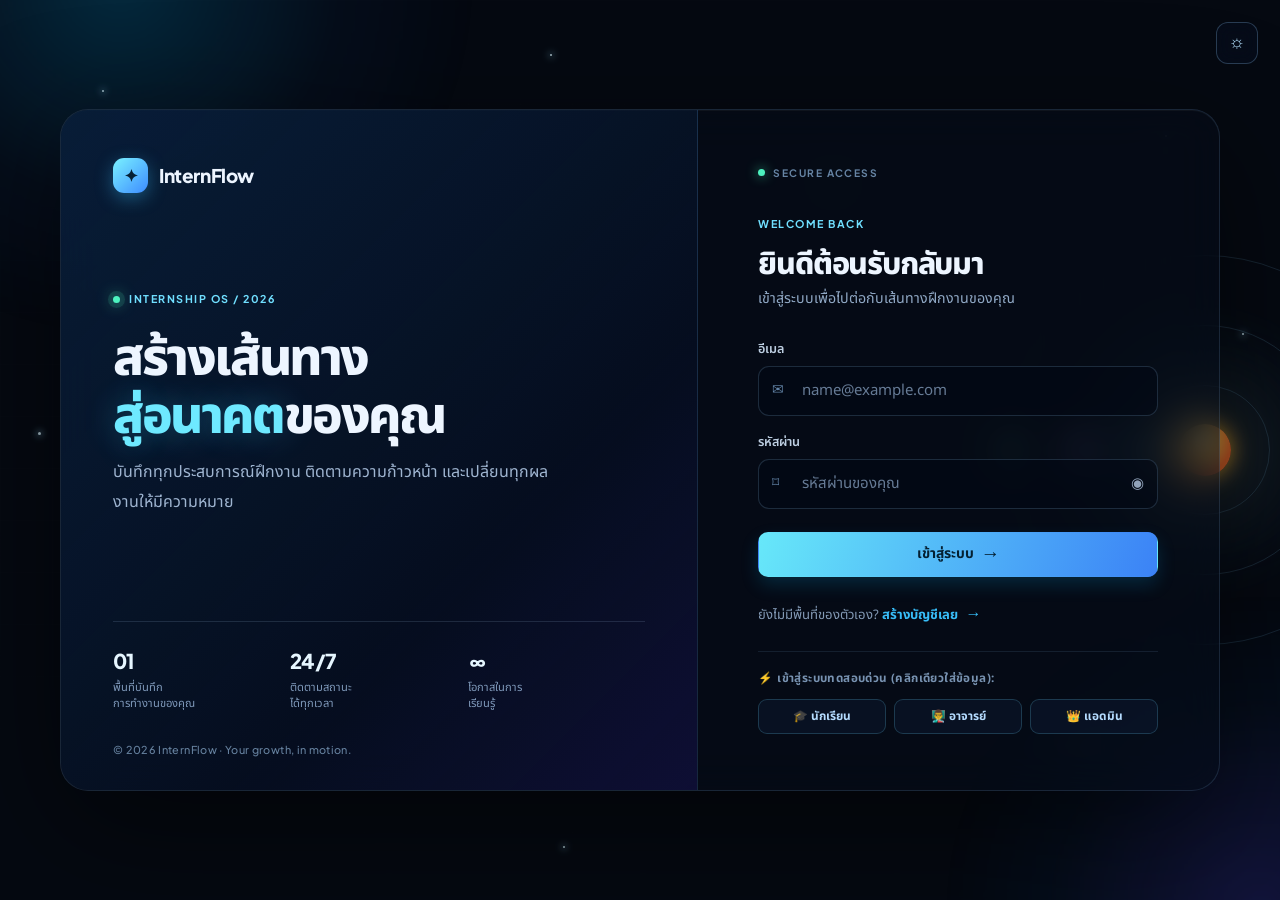
==== commit 7b9df4cd: "Update complete website features" ====
--- a/index.html
+++ b/index.html
@@ -12,30 +12,64 @@
 </head>
 <body>
   <section id="auth-screen" class="auth-shell">
-    <div class="auth-card">
-      <a class="brand" href="#"><span class="brand-mark">✦</span><span>InternFlow</span></a>
-      <div id="login-panel">
-        <h1 class="auth-heading">ยินดีต้อนรับกลับมา</h1>
-        <p class="auth-lead">เข้าสู่ระบบเพื่อจัดการข้อมูลการฝึกงานของคุณ</p>
-        <form id="login-form" class="form-grid">
-          <div><label for="login-email">อีเมล</label><input id="login-email" class="input" type="email" autocomplete="email" required placeholder="name@example.com"></div>
-          <div><label for="login-password">รหัสผ่าน</label><div class="password-wrap"><input id="login-password" class="input" type="password" autocomplete="current-password" required placeholder="รหัสผ่านของคุณ"><button type="button" class="password-toggle" data-password-toggle="login-password" aria-label="แสดงรหัสผ่าน">◉</button></div></div>
-          <button class="btn btn-primary btn-block" type="submit">เข้าสู่ระบบ</button>
-        </form>
-        <p class="auth-switch">ยังไม่มีบัญชี? <button class="text-button" type="button" data-auth-panel="register">สมัครสมาชิก</button></p>
-      </div>
-      <div id="register-panel" class="hidden">
-        <h1 class="auth-heading">สร้างบัญชีใหม่</h1>
-        <p class="auth-lead">เริ่มบันทึกและติดตามการฝึกงานของคุณ</p>
-        <div class="notice">เวอร์ชันสาธิต: ข้อมูลเก็บเฉพาะในเบราว์เซอร์เครื่องนี้ บัญชีที่สมัครใหม่จะเป็นนักเรียนโดยอัตโนมัติ ผู้ดูแลระบบเป็นผู้ปรับสิทธิ์อาจารย์หรือผู้ดูแลระบบ</div>
-        <form id="register-form" class="form-grid">
-          <div><label for="register-name">ชื่อที่แสดง <span class="required">*</span></label><input id="register-name" class="input" required maxlength="80" placeholder="ชื่อ - นามสกุล"></div>
-          <div><label for="register-department">แผนกวิชา / สาขา <span class="required">*</span></label><select id="register-department" class="input" required></select></div>
-          <div><label for="register-email">อีเมล <span class="required">*</span></label><input id="register-email" class="input" type="email" required autocomplete="email" placeholder="name@example.com"></div>
-          <div><label for="register-password">รหัสผ่าน <span class="required">*</span></label><div class="password-wrap"><input id="register-password" class="input" type="password" minlength="6" required autocomplete="new-password" placeholder="อย่างน้อย 6 ตัวอักษร"><button type="button" class="password-toggle" data-password-toggle="register-password" aria-label="แสดงรหัสผ่าน">◉</button></div></div>
-          <button class="btn btn-primary btn-block" type="submit">สร้างบัญชีและเข้าสู่ระบบ</button>
-        </form>
-        <p class="auth-switch">มีบัญชีอยู่แล้ว? <button class="text-button" type="button" data-auth-panel="login">เข้าสู่ระบบ</button></p>
+    <button id="auth-theme-toggle" class="auth-theme-btn" type="button" title="สลับธีม" aria-label="สลับธีม">☼</button>
+    <div class="auth-orb orb-one"></div><div class="auth-orb orb-two"></div><div class="auth-grid"></div>
+    <div class="universe" aria-hidden="true">
+      <i class="star star-a"></i><i class="star star-b"></i><i class="star star-c"></i><i class="star star-d"></i><i class="star star-e"></i><i class="star star-f"></i><i class="star star-g"></i><i class="star star-h"></i><i class="star star-i"></i>
+      <div id="solar-system" class="solar-system" role="button" tabindex="0" aria-label="เร่งการหมุนของระบบสุริยะ"><span class="sun"></span><span class="orbit orbit-one"><b class="planet planet-one"></b></span><span class="orbit orbit-two"><b class="planet planet-two"></b></span><span class="orbit orbit-three"><b class="planet planet-three"></b></span><span class="solar-hint">✦ ชี้หรือคลิกเพื่อเร่งการโคจร</span></div><div class="sunny-sky" aria-hidden="true"><span class="sunny"><i></i><i></i><i></i><i></i><i></i><i></i><i></i><i></i></span><span class="rainbow"></span><span class="cloud cloud-one"><b></b><b></b><b></b></span><span class="cloud cloud-two"><b></b><b></b><b></b></span><span class="cloud cloud-three"><b></b><b></b><b></b></span></div><i class="shooting-star shooting-star-one"></i><i class="shooting-star shooting-star-two"></i>
+    </div>
+    <div class="auth-layout">
+      <aside class="auth-showcase">
+        <a class="brand auth-brand" href="#"><span class="brand-mark">✦</span><span>InternFlow</span></a>
+        <div class="showcase-copy">
+          <span class="eyebrow"><i></i> INTERNSHIP OS / 2026</span>
+          <h1>สร้างเส้นทาง<br><em>สู่อนาคต</em>ของคุณ</h1>
+          <p>บันทึกทุกประสบการณ์ฝึกงาน ติดตามความก้าวหน้า และเปลี่ยนทุกผลงานให้มีความหมาย</p>
+        </div>
+        <div class="showcase-stats">
+          <div><strong>01</strong><span>พื้นที่บันทึก<br>การทำงานของคุณ</span></div>
+          <div><strong>24/7</strong><span>ติดตามสถานะ<br>ได้ทุกเวลา</span></div>
+          <div><strong>∞</strong><span>โอกาสในการ<br>เรียนรู้</span></div>
+        </div>
+        <p class="auth-footer">© 2026 InternFlow · Your growth, in motion.</p>
+      </aside>
+      <div class="auth-card-wrap">
+        <div class="auth-card">
+          <div class="auth-card-top"><span class="auth-card-dot"></span><span>SECURE ACCESS</span></div>
+          <div id="login-panel">
+            <span class="auth-kicker">WELCOME BACK</span>
+            <h2 class="auth-heading">ยินดีต้อนรับกลับมา</h2>
+            <p class="auth-lead">เข้าสู่ระบบเพื่อไปต่อกับเส้นทางฝึกงานของคุณ</p>
+            <form id="login-form" class="form-grid">
+              <div><label for="login-email">อีเมล</label><div class="auth-input-wrap"><span class="field-icon">✉</span><input id="login-email" class="input" type="email" autocomplete="email" required placeholder="name@example.com"></div></div>
+              <div><label for="login-password">รหัสผ่าน</label><div class="password-wrap auth-input-wrap"><span class="field-icon">⌑</span><input id="login-password" class="input" type="password" autocomplete="current-password" required placeholder="รหัสผ่านของคุณ"><button type="button" class="password-toggle" data-password-toggle="login-password" aria-label="แสดงรหัสผ่าน">◉</button></div></div>
+              <button class="btn btn-primary btn-block auth-submit" type="submit"><span>เข้าสู่ระบบ</span><b>→</b></button>
+            </form>
+            <p class="auth-switch">ยังไม่มีพื้นที่ของตัวเอง? <button class="text-button" type="button" data-auth-panel="register">สร้างบัญชีเลย <span>→</span></button></p>
+            <div class="demo-quick-auth">
+              <span class="demo-quick-label">⚡ เข้าสู่ระบบทดสอบด่วน (คลิกเดียวใส่ข้อมูล):</span>
+              <div class="demo-quick-btns">
+                <button type="button" class="demo-chip" data-demo="student">🎓 นักเรียน</button>
+                <button type="button" class="demo-chip" data-demo="teacher">👨‍🏫 อาจารย์</button>
+                <button type="button" class="demo-chip" data-demo="admin">👑 แอดมิน</button>
+              </div>
+            </div>
+          </div>
+          <div id="register-panel" class="hidden">
+            <span class="auth-kicker">GET STARTED</span>
+            <h2 class="auth-heading">เริ่มต้นเส้นทางใหม่</h2>
+            <p class="auth-lead">สร้างบัญชีเพื่อเก็บทุกก้าวสำคัญของการฝึกงาน</p>
+            <div class="notice">เวอร์ชันสาธิต: ข้อมูลเก็บเฉพาะในเบราว์เซอร์เครื่องนี้ บัญชีใหม่จะเป็นนักเรียนโดยอัตโนมัติ</div>
+            <form id="register-form" class="form-grid">
+              <div><label for="register-name">ชื่อที่แสดง <span class="required">*</span></label><input id="register-name" class="input" required maxlength="80" placeholder="ชื่อ - นามสกุล"></div>
+              <div><label for="register-department">แผนกวิชา / สาขา <span class="required">*</span></label><select id="register-department" class="input" required></select></div>
+              <div><label for="register-email">อีเมล <span class="required">*</span></label><input id="register-email" class="input" type="email" required autocomplete="email" placeholder="name@example.com"></div>
+              <div><label for="register-password">รหัสผ่าน <span class="required">*</span></label><div class="password-wrap"><input id="register-password" class="input" type="password" minlength="6" required autocomplete="new-password" placeholder="อย่างน้อย 6 ตัวอักษร"><button type="button" class="password-toggle" data-password-toggle="register-password" aria-label="แสดงรหัสผ่าน">◉</button></div></div>
+              <button class="btn btn-primary btn-block auth-submit" type="submit"><span>สร้างบัญชีและเข้าสู่ระบบ</span><b>→</b></button>
+            </form>
+            <p class="auth-switch">มีบัญชีอยู่แล้ว? <button class="text-button" type="button" data-auth-panel="login">เข้าสู่ระบบ <span>→</span></button></p>
+          </div>
+        </div>
       </div>
     </div>
   </section>
--- a/style.css
+++ b/style.css
@@ -1,25 +1,116 @@
 :root { --bg:#080d18; --bg-glow:#102540; --surface:rgba(16,24,39,.84); --surface-strong:#111c2f; --field:#0b1423; --border:#263750; --border-soft:#1b2a40; --text:#edf5ff; --muted:#91a3ba; --subtle:#667b96; --primary:#38bdf8; --primary-strong:#1d8ed1; --primary-soft:rgba(56,189,248,.12); --success:#34d399; --warning:#fbbf24; --danger:#fb7185; --shadow:0 20px 60px rgba(0,0,0,.28); }
 body.light { --bg:#f3f7fc; --bg-glow:#dceefd; --surface:rgba(255,255,255,.88); --surface-strong:#fff; --field:#f8fafc; --border:#dbe5f1; --border-soft:#ebf0f6; --text:#102039; --muted:#526680; --subtle:#7e8da3; --primary:#087db9; --primary-strong:#056da6; --primary-soft:rgba(8,125,185,.1); --shadow:0 18px 55px rgba(34,63,100,.12); }
+body.light .auth-shell { background:linear-gradient(135deg,#f4fbff,#e2f3ff 48%,#fff3e1); }
+body.light .auth-grid { opacity:.28; background-image:linear-gradient(rgba(35,115,174,.08) 1px,transparent 1px),linear-gradient(90deg,rgba(35,115,174,.08) 1px,transparent 1px); }
+body.light .star { background:#1874af; box-shadow:0 0 7px 1px rgba(46,154,218,.55); }
+body.light .solar-system { display:none; }
+body.light .sunny-sky { display:block; }
+body.light .sunny { opacity:.92; }
+body.light .solar-hint { color:#126594; border-color:rgba(28,123,180,.25); background:rgba(247,252,255,.8); }
+body.light .shooting-star { display:none; } body.light .shooting-star::after { box-shadow:0 0 9px 2px #47aee4; }
+body.light .auth-orb.orb-one { background:radial-gradient(circle,rgba(255,197,91,.24),rgba(255,221,138,.1) 43%,transparent 70%); }
+body.light .auth-orb.orb-two { background:radial-gradient(circle,rgba(170,141,255,.16),rgba(255,185,210,.08) 47%,transparent 70%); }
+body.light .auth-layout { border-color:rgba(74,141,194,.25); background:rgba(255,255,255,.57); box-shadow:0 32px 100px rgba(34,91,145,.2),inset 0 1px rgba(255,255,255,.92); }
+body.light .auth-showcase { background:linear-gradient(135deg,rgba(220,242,255,.9),rgba(238,247,255,.64) 66%,rgba(241,237,255,.83)); border-color:rgba(74,141,194,.2); }
+body.light .showcase-copy h1 { color:#102c4b; }.light .showcase-copy h1 em { color:#097aba; text-shadow:0 0 28px rgba(35,168,224,.2); }.light .showcase-copy p { color:#426481; }.light .showcase-stats { border-color:rgba(45,113,165,.2); }.light .showcase-stats strong { color:#143c5f; }.light .showcase-stats span,.light .auth-footer { color:#66839e; }.light .auth-card-top { color:#65819d; }.light .auth-lead { color:#5f7893; }.light .auth-card label { color:#34516d; }.light .auth-card .input { color:#18344f; border-color:rgba(69,129,176,.3); background:rgba(255,255,255,.7); }.light .field-icon { color:#4884ad; }.light .auth-switch { color:#66809c; }.light .demo-quick-auth { border-color:rgba(54,122,170,.16); }.light .demo-quick-label { color:#66809c; }.light .demo-chip { border-color:rgba(49,128,183,.25); background:rgba(242,250,255,.72); color:#25638d; }.light .demo-chip:hover { background:rgba(104,207,255,.2); color:#153e60; }
 * { box-sizing:border-box; }
 html { scroll-behavior:smooth; }
 body { margin:0; min-height:100vh; color:var(--text); font:15px/1.6 'Noto Sans Thai',sans-serif; background:radial-gradient(ellipse at 8% 0%,var(--bg-glow),transparent 34%),radial-gradient(ellipse at 95% 22%,rgba(124,58,237,.13),transparent 30%),var(--bg); transition:background .25s,color .25s; }
 button,input,select,textarea { font:inherit; }
 button { cursor:pointer; }
 .hidden { display:none !important; }
-.auth-shell { min-height:100vh; display:grid; place-items:center; padding:30px 18px; }
-.auth-card { width:min(100%,470px); padding:34px; border:1px solid var(--border); border-radius:24px; background:var(--surface); box-shadow:var(--shadow); backdrop-filter:blur(18px); }
+.auth-theme-btn { position:absolute; z-index:10; top:22px; right:22px; width:42px; height:42px; padding:0; border:1px solid rgba(133,186,232,.28); border-radius:12px; background:rgba(6,15,32,.5); backdrop-filter:blur(8px); color:#b5e2ff; font-size:1.15rem; display:grid; place-items:center; cursor:pointer; transition:transform .18s,background .18s,border-color .18s,box-shadow .18s; }
+.auth-theme-btn:hover { transform:translateY(-2px) scale(1.06); border-color:rgba(100,210,255,.5); box-shadow:0 6px 22px rgba(56,189,248,.2); background:rgba(16,32,60,.6); }
+.auth-theme-btn:active { transform:scale(.95); }
+body.light .auth-theme-btn { border-color:rgba(60,140,195,.3); background:rgba(255,255,255,.6); color:#2a7bb5; box-shadow:0 4px 16px rgba(40,110,170,.12); }
+body.light .auth-theme-btn:hover { background:rgba(255,255,255,.82); border-color:rgba(40,130,190,.45); box-shadow:0 8px 25px rgba(40,110,170,.2); }
+.auth-shell { position:relative; min-height:100vh; isolation:isolate; overflow:hidden; display:grid; place-items:center; padding:34px; background:#050911; }
+.auth-grid { position:absolute; z-index:-1; inset:0; opacity:.35; background-image:linear-gradient(rgba(120,160,210,.06) 1px,transparent 1px),linear-gradient(90deg,rgba(120,160,210,.06) 1px,transparent 1px); background-size:52px 52px; mask-image:radial-gradient(ellipse at 38% 50%,#000 0%,transparent 74%); }
+.universe { position:absolute; z-index:0; inset:0; overflow:hidden; pointer-events:none; }
+.sunny-sky { display:none; position:absolute; inset:0; overflow:hidden; }
+.sunny { position:absolute; top:10%; right:10%; width:84px; height:84px; border-radius:50%; background:radial-gradient(circle at 35% 32%,#fffde6 0 12%,#fff29b 29%,#ffc247 64%,#ff9a32); box-shadow:0 0 25px 8px rgba(255,198,66,.42),0 0 90px 28px rgba(255,184,61,.18); animation:day-sun-float 5s ease-in-out infinite alternate; }
+.sunny i { position:absolute; top:50%; left:50%; width:8px; height:26px; border-radius:8px; background:#ffbf3f; transform:translate(-50%,-50%) rotate(var(--ray)) translateY(-60px); box-shadow:0 0 8px rgba(255,184,49,.38); }.sunny i:nth-child(1){--ray:0deg}.sunny i:nth-child(2){--ray:45deg}.sunny i:nth-child(3){--ray:90deg}.sunny i:nth-child(4){--ray:135deg}.sunny i:nth-child(5){--ray:180deg}.sunny i:nth-child(6){--ray:225deg}.sunny i:nth-child(7){--ray:270deg}.sunny i:nth-child(8){--ray:315deg}
+@keyframes day-sun-float { to { transform:translateY(-12px) rotate(8deg) scale(1.06); } }
+.rainbow { position:absolute; right:-95px; bottom:-170px; width:430px; height:430px; border:25px solid rgba(255,101,138,.65); border-bottom:0; border-radius:50% 50% 0 0; box-shadow:0 -22px 0 rgba(255,178,93,.62),0 -44px 0 rgba(255,232,102,.65),0 -66px 0 rgba(114,220,151,.58),0 -88px 0 rgba(94,177,255,.56),0 -110px 0 rgba(178,143,255,.48); opacity:.75; transform:rotate(-12deg); animation:rainbow-drift 12s ease-in-out infinite alternate; }
+@keyframes rainbow-drift { to { transform:translate(-16px,-12px) rotate(-8deg); } }
+.cloud { position:absolute; width:120px; height:35px; border-radius:50px; background:linear-gradient(180deg,rgba(255,255,255,.96),rgba(220,238,252,.82)); box-shadow:0 12px 25px rgba(58,127,180,.12); animation:cloud-drift 17s linear infinite alternate; }.cloud b { position:absolute; bottom:8px; border-radius:50%; background:inherit; }.cloud b:nth-child(1){left:17px;width:45px;height:45px}.cloud b:nth-child(2){left:46px;bottom:13px;width:56px;height:56px}.cloud b:nth-child(3){right:9px;width:38px;height:38px}.cloud-one { top:27%; left:6%; transform:scale(.68); animation-duration:21s; }.cloud-two { top:68%; left:26%; transform:scale(.92); animation-duration:17s; animation-delay:-8s; }.cloud-three { top:44%; right:3%; transform:scale(.54); animation-duration:25s; animation-delay:-13s; }
+@keyframes cloud-drift { to { margin-left:65px; } }
+.star { position:absolute; width:2px; height:2px; border-radius:50%; background:#d9f4ff; box-shadow:0 0 7px 1px rgba(152,226,255,.8); opacity:.74; animation:twinkle 3.6s ease-in-out infinite alternate; }
+.star-a { top:10%; left:8%; animation-delay:-.4s; }.star-b { top:20%; left:65%; width:3px; height:3px; animation-delay:-1.9s; }.star-c { top:71%; left:9%; animation-delay:-3s; }.star-d { top:82%; left:84%; width:3px; height:3px; animation-delay:-.9s; }.star-e { top:15%; left:91%; animation-delay:-2.4s; }.star-f { top:48%; left:3%; width:3px; height:3px; animation-delay:-1.3s; }.star-g { top:94%; left:44%; animation-delay:-2.8s; }.star-h { top:37%; left:97%; animation-delay:-.7s; }.star-i { top:6%; left:43%; animation-delay:-3.3s; }
+@keyframes twinkle { from { transform:scale(.55); opacity:.25; } to { transform:scale(1.45); opacity:1; } }
+.solar-system { position:absolute; z-index:1; top:50%; right:-165px; width:480px; height:480px; transform:translateY(-50%); opacity:.7; cursor:pointer; pointer-events:auto; outline:none; animation:system-drift 9s ease-in-out infinite alternate; transition:opacity .2s,filter .2s; }
+.solar-system::before { content:''; position:absolute; inset:15%; border-radius:50%; background:radial-gradient(circle,rgba(72,203,255,.14),transparent 63%); filter:blur(10px); animation:system-glow 4s ease-in-out infinite alternate; }
+.solar-system:hover,.solar-system:focus-visible,.solar-system.boost { opacity:1; filter:brightness(1.22) saturate(1.22); }
+.solar-system:hover .orbit-one,.solar-system.boost .orbit-one { animation-duration:2.8s; }.solar-system:hover .orbit-two,.solar-system.boost .orbit-two { animation-duration:5s; }.solar-system:hover .orbit-three,.solar-system.boost .orbit-three { animation-duration:7.4s; }
+.solar-system.boost { animation:system-boost .6s cubic-bezier(.2,.9,.25,1.4); }.solar-system.boost .sun { animation:sun-boost .6s ease-out; }
+.solar-hint { position:absolute; top:108%; left:38%; width:max-content; padding:5px 9px; border:1px solid rgba(116,222,255,.28); border-radius:100px; color:#bfefff; background:rgba(4,19,43,.64); box-shadow:0 6px 20px rgba(0,0,0,.2); font:700 .65rem 'Plus Jakarta Sans','Noto Sans Thai',sans-serif; letter-spacing:.15px; opacity:0; transform:translateY(-3px); transition:.2s; white-space:nowrap; }.solar-system:hover .solar-hint,.solar-system:focus-visible .solar-hint { opacity:1; transform:translateY(0); }
+@keyframes system-drift { to { transform:translateY(calc(-50% - 13px)) rotate(2deg); } }
+@keyframes system-glow { to { transform:scale(1.13); opacity:.4; } }
+@keyframes system-boost { 50% { transform:translateY(-50%) scale(1.1) rotate(-3deg); } }
+.sun { position:absolute; top:50%; left:50%; width:52px; height:52px; border-radius:50%; transform:translate(-50%,-50%); background:radial-gradient(circle at 35% 30%,#fff5a9,#ffbd45 36%,#ff702a 70%); box-shadow:0 0 22px #ffb52a,0 0 90px rgba(255,137,36,.5); animation:sun-pulse 3.5s ease-in-out infinite alternate; }
+@keyframes sun-pulse { to { transform:translate(-50%,-50%) scale(1.1); filter:brightness(1.12); } }
+@keyframes sun-boost { 50% { transform:translate(-50%,-50%) scale(1.34); filter:brightness(1.35); } }
+.orbit { position:absolute; top:50%; left:50%; border:1px solid rgba(134,211,255,.2); border-radius:50%; transform:translate(-50%,-50%); animation:orbit-spin linear infinite; transition:animation-duration .35s ease; }
+.orbit-one { width:130px; height:130px; animation-duration:10s; }.orbit-two { width:250px; height:250px; animation-duration:19s; }.orbit-three { width:390px; height:390px; animation-duration:28s; }
+.planet { position:absolute; display:block; top:50%; border-radius:50%; transform:translate(-50%,-50%); box-shadow:0 0 11px currentColor; }
+.planet-one { left:0; width:10px; height:10px; color:#86edff; background:#86edff; }.planet-two { left:0; width:15px; height:15px; color:#bda1ff; background:#bda1ff; }.planet-three { left:0; width:12px; height:12px; color:#70efbd; background:#70efbd; }
+@keyframes orbit-spin { to { transform:translate(-50%,-50%) rotate(360deg); } }
+.shooting-star { position:absolute; z-index:0; width:105px; height:1px; opacity:0; transform:rotate(-38deg); transform-origin:right center; background:linear-gradient(90deg,transparent,rgba(189,239,255,.92)); box-shadow:0 0 10px rgba(109,209,255,.7); animation:shooting-star 10s ease-in infinite; }
+.shooting-star::after { content:''; position:absolute; top:50%; right:-2px; width:4px; height:4px; border-radius:50%; transform:translateY(-50%); background:#e5faff; box-shadow:0 0 9px 2px #72d8ff; }
+.shooting-star-one { top:15%; left:21%; animation-delay:-3s; }.shooting-star-two { top:68%; left:55%; animation-duration:14s; animation-delay:-9s; }
+@keyframes shooting-star { 0%,74% { opacity:0; transform:translate(0,0) rotate(-38deg); } 77% { opacity:1; } 92% { opacity:0; transform:translate(300px,230px) rotate(-38deg); } 100% { opacity:0; transform:translate(300px,230px) rotate(-38deg); } }
+.auth-orb { position:absolute; z-index:-1; border-radius:50%; filter:blur(1px); pointer-events:none; }
+.orb-one { width:720px; height:720px; top:-380px; left:-240px; background:radial-gradient(circle,rgba(0,186,255,.19),rgba(21,78,160,.07) 43%,transparent 70%); animation:orb-float 12s ease-in-out infinite alternate; }
+.orb-two { width:640px; height:640px; right:-300px; bottom:-330px; background:radial-gradient(circle,rgba(72,67,230,.2),rgba(8,75,160,.06) 47%,transparent 70%); animation:orb-float 15s ease-in-out infinite alternate-reverse; }
+@keyframes orb-float { to { transform:translate(50px,35px) scale(1.08); } }
+.auth-layout { position:relative; width:min(1160px,100%); min-height:680px; display:grid; grid-template-columns:1.1fr .9fr; overflow:hidden; border:1px solid rgba(133,181,227,.16); border-radius:28px; background:rgba(6,13,25,.58); box-shadow:0 36px 120px rgba(0,0,0,.52),inset 0 1px rgba(255,255,255,.04); backdrop-filter:blur(20px); }
+.auth-showcase { display:flex; min-height:680px; padding:48px 52px 34px; flex-direction:column; background:linear-gradient(135deg,rgba(8,32,61,.84),rgba(8,17,40,.53) 66%,rgba(18,16,64,.72)); border-right:1px solid rgba(140,187,232,.13); }
 .brand { display:flex; gap:11px; align-items:center; color:var(--text); font-family:'Plus Jakarta Sans','Noto Sans Thai',sans-serif; font-weight:800; text-decoration:none; letter-spacing:-.4px; }
-.brand-mark { display:grid; place-items:center; width:35px; height:35px; color:#062033; background:linear-gradient(135deg,#67e8f9,#3b82f6); border-radius:11px; font-size:17px; box-shadow:0 5px 16px rgba(56,189,248,.25); }
-.auth-card .brand { justify-content:center; font-size:1.15rem; }
-.auth-heading { margin:28px 0 4px; font:800 1.55rem/1.35 'Plus Jakarta Sans','Noto Sans Thai',sans-serif; letter-spacing:-.8px; }
+.brand-mark { display:grid; place-items:center; width:35px; height:35px; color:#062033; background:linear-gradient(135deg,#7af2ff,#3d8cff); border-radius:11px; font-size:17px; box-shadow:0 5px 18px rgba(56,189,248,.38); }
+.auth-brand { font-size:1.18rem; }
+.showcase-copy { margin:auto 0; padding:68px 0 38px; }
+.eyebrow,.auth-kicker { display:flex; align-items:center; gap:9px; color:#70dfff; font:700 .67rem/1 'Plus Jakarta Sans',sans-serif; letter-spacing:1.5px; }
+.eyebrow i { width:7px; height:7px; border-radius:50%; background:#4df2bf; box-shadow:0 0 0 5px rgba(77,242,191,.12),0 0 16px #4df2bf; }
+.showcase-copy h1 { margin:22px 0 17px; max-width:560px; font:800 clamp(2.55rem,4vw,4.15rem)/1.12 'Plus Jakarta Sans','Noto Sans Thai',sans-serif; letter-spacing:-2.4px; }
+.showcase-copy h1 em { font-style:normal; color:#6ee9ff; text-shadow:0 0 32px rgba(66,207,255,.32); }
+.showcase-copy p { max-width:450px; margin:0; color:#9fb5d1; font-size:1rem; line-height:1.85; }
+.showcase-stats { display:flex; gap:0; margin-top:auto; padding-top:26px; border-top:1px solid rgba(169,203,235,.15); }
+.showcase-stats div { display:grid; gap:6px; flex:1; }
+.showcase-stats strong { color:#e6f6ff; font:800 1.28rem 'Plus Jakarta Sans',sans-serif; letter-spacing:-.8px; }
+.showcase-stats span { color:#7e98b9; font-size:.7rem; line-height:1.45; }
+.auth-footer { margin:31px 0 0; color:#65809e; font:500 .68rem 'Plus Jakarta Sans',sans-serif; letter-spacing:.35px; }
+.auth-card-wrap { display:grid; place-items:center; padding:36px; }
+.auth-card { width:min(100%,400px); padding:8px 0; background:transparent; }
+.auth-card-top { display:flex; align-items:center; gap:8px; margin-bottom:40px; color:#6684a4; font:700 .64rem 'Plus Jakarta Sans',sans-serif; letter-spacing:1.45px; }
+.auth-card-dot { width:7px; height:7px; border-radius:50%; background:#4df2bf; box-shadow:0 0 12px rgba(77,242,191,.8); }
+.auth-heading { margin:12px 0 7px; font:800 1.9rem/1.3 'Plus Jakarta Sans','Noto Sans Thai',sans-serif; letter-spacing:-1.2px; }
 .auth-lead,.muted { color:var(--muted); }
-.auth-lead { margin:0 0 23px; font-size:.9rem; }
+.auth-lead { margin:0 0 29px; color:#91a9c6; font-size:.89rem; }
 .notice { margin:18px 0; padding:11px 13px; border:1px solid rgba(251,191,36,.28); border-radius:11px; color:#fde68a; background:rgba(251,191,36,.07); font-size:.8rem; }
-.form-grid { display:grid; gap:15px; }
+.auth-input-wrap { position:relative; }
+.auth-input-wrap .input { padding-left:43px; }
+.field-icon { position:absolute; z-index:1; left:14px; top:50%; transform:translateY(-50%); color:#6283a7; font-size:.85rem; pointer-events:none; }
+.auth-card .input { border-color:rgba(117,155,196,.23); border-radius:11px; background:rgba(2,10,22,.58); padding-top:12px; padding-bottom:12px; }
+.auth-card .input:hover { border-color:rgba(112,217,255,.4); }
+.auth-card .input:focus { border-color:#4ddcff; box-shadow:0 0 0 3px rgba(56,189,248,.13),0 0 25px rgba(56,189,248,.08); }
+.auth-card label { color:#bdcee1; font-size:.79rem; }
+.form-grid { display:grid; gap:17px; }
+.auth-submit { justify-content:space-between; margin-top:6px; padding:12px 17px; border-radius:11px; font-size:.88rem; }
+.auth-submit b { font-size:1.2rem; line-height:.8; }
+.auth-switch { margin:25px 0 0; color:#849ab6; text-align:left; font-size:.82rem; }
+.auth-switch .text-button span { margin-left:4px; font-size:1rem; }
+.demo-quick-auth { margin-top:24px; padding-top:18px; border-top:1px solid rgba(133,181,227,.12); }
+.demo-quick-label { display:block; margin-bottom:10px; color:#7892b1; font-size:.73rem; font-weight:700; letter-spacing:.4px; }
+.demo-quick-btns { display:flex; gap:8px; flex-wrap:wrap; }
+.demo-chip { flex:1; min-width:85px; padding:7px 10px; border:1px solid rgba(112,217,255,.2); border-radius:9px; background:rgba(12,24,45,.6); color:#b5dcff; font-size:.74rem; font-weight:700; transition:all .18s ease; display:inline-flex; align-items:center; justify-content:center; gap:5px; }
+.demo-chip:hover { border-color:#38bdf8; background:rgba(56,189,248,.18); color:#fff; transform:translateY(-1px); box-shadow:0 4px 15px rgba(56,189,248,.2); }
+.text-button { padding:0; border:0; color:var(--primary); background:none; font-weight:700; }
 label { display:block; margin-bottom:6px; color:var(--text); font-size:.86rem; font-weight:600; }
 .required { color:var(--danger); }
 .input, select, textarea { width:100%; color:var(--text); background:var(--field); border:1px solid var(--border); border-radius:10px; padding:10px 12px; outline:none; transition:border .18s,box-shadow .18s; }
-select option { color:#111827; }
+select option { color:var(--text); background:var(--field); }
+body { color-scheme:dark; }
+body.light { color-scheme:light; }
 textarea { min-height:105px; resize:vertical; }
 .input:focus,select:focus,textarea:focus { border-color:var(--primary); box-shadow:0 0 0 3px var(--primary-soft); }
 .input::placeholder,textarea::placeholder { color:var(--subtle); }
@@ -36,13 +127,13 @@
 .btn-danger:hover { background:rgba(251,113,133,.1); }
 .btn-small { padding:6px 9px; border-radius:8px; font-size:.77rem; }
 .btn-block { width:100%; }
-.auth-switch { margin:20px 0 0; color:var(--muted); text-align:center; font-size:.86rem; }
-.text-button { padding:0; border:0; color:var(--primary); background:none; font-weight:700; }
 .app-header { position:sticky; top:0; z-index:50; border-bottom:1px solid var(--border-soft); background:color-mix(in srgb,var(--bg) 87%,transparent); backdrop-filter:blur(14px); }
 .header-inner { max-width:1220px; min-height:66px; margin:auto; padding:0 24px; display:flex; align-items:center; justify-content:space-between; gap:18px; }
 .header-actions { display:flex; align-items:center; gap:10px; }
-.user-menu { display:flex; align-items:center; gap:10px; }
-.avatar { width:32px; height:32px; display:grid; place-items:center; color:#e0f7ff; background:linear-gradient(135deg,#075985,#3730a3); border:1px solid rgba(125,211,252,.3); border-radius:50%; font-size:.72rem; font-weight:800; }
+.user-menu { display:flex; align-items:center; gap:10px; cursor:pointer; padding:5px 9px; border-radius:12px; transition:background .18s,border-color .18s; border:1px solid transparent; }
+.user-menu:hover { background:rgba(148,163,184,.1); border-color:var(--border-soft); }
+.avatar { width:32px; height:32px; display:grid; place-items:center; color:#e0f7ff; background:linear-gradient(135deg,#075985,#3730a3); border:1px solid rgba(125,211,252,.3); border-radius:50%; font-size:.72rem; font-weight:800; overflow:hidden; flex-shrink:0; }
+.avatar img { width:100%; height:100%; object-fit:cover; display:block; }
 .user-name { max-width:155px; overflow:hidden; text-overflow:ellipsis; white-space:nowrap; font-size:.83rem; font-weight:700; }
 .icon-btn { display:grid; place-items:center; width:35px; height:35px; padding:0; border:1px solid var(--border); border-radius:9px; color:var(--muted); background:var(--surface); }
 .icon-btn:hover { color:var(--primary); border-color:var(--primary); }
@@ -92,6 +183,11 @@
 .pending { color:#fde68a; background:rgba(251,191,36,.12); }.approved { color:#86efac; background:rgba(52,211,153,.12); }.revision { color:#fda4af; background:rgba(251,113,133,.12); }
 .feedback { margin-top:10px; padding:10px 12px; border-left:3px solid var(--primary); border-radius:0 8px 8px 0; color:var(--muted); background:var(--primary-soft); font-size:.82rem; }
 .feedback b { color:var(--text); }
+.report-attachment { margin-top:9px; }
+.link-chip { display:inline-flex; align-items:center; gap:7px; padding:6px 12px; border:1px solid var(--border); border-radius:9px; color:var(--primary); background:var(--primary-soft); text-decoration:none; font-size:.82rem; font-weight:600; max-width:100%; transition:border-color .18s,background .18s,transform .15s; }
+.link-chip:hover { border-color:var(--primary); background:color-mix(in srgb, var(--primary) 22%, transparent); transform:translateY(-1px); }
+.link-chip-text { overflow:hidden; text-overflow:ellipsis; white-space:nowrap; max-width:320px; }
+.external-icon { font-size:.72rem; opacity:.75; }
 .review-controls { display:grid; grid-template-columns:160px 1fr auto; gap:8px; margin-top:12px; }
 .table-wrap { overflow-x:auto; }
 table { width:100%; border-collapse:collapse; font-size:.84rem; }
@@ -104,5 +200,14 @@
 .lightbox-image { display:block; max-width:100%; max-height:72vh; margin:auto; border-radius:10px; }
 .toast { position:fixed; z-index:200; right:22px; bottom:22px; max-width:min(390px,calc(100vw - 44px)); padding:11px 15px; border:1px solid rgba(103,232,249,.38); border-radius:11px; color:var(--text); background:#10213a; box-shadow:0 15px 32px rgba(0,0,0,.32); font-size:.85rem; transform:translateY(20px); opacity:0; pointer-events:none; transition:.22s; }
 .toast.show { transform:none; opacity:1; }
+.settings-grid { display:grid; grid-template-columns:repeat(auto-fit, minmax(360px, 1fr)); gap:20px; align-items:start; }
+.avatar-edit-section { display:flex; align-items:center; gap:20px; padding-bottom:20px; border-bottom:1px solid var(--border-soft); }
+.avatar-large { width:84px; height:84px; border-radius:50%; display:grid; place-items:center; background:linear-gradient(135deg,#075985,#3730a3); border:2px solid rgba(125,211,252,.35); font-size:1.8rem; font-weight:800; color:#e0f7ff; overflow:hidden; box-shadow:0 6px 20px rgba(0,0,0,.25); flex-shrink:0; }
+.avatar-large img { width:100%; height:100%; object-fit:cover; display:block; }
+.avatar-edit-actions { display:flex; flex-direction:column; gap:8px; align-items:flex-start; }
+.avatar-btn-row { display:flex; gap:8px; align-items:center; flex-wrap:wrap; }
+.static-field { padding:10px 12px; background:var(--field); border:1px solid var(--border); border-radius:10px; font-weight:600; color:var(--primary); font-size:.86rem; }
+@media (max-width:900px) { .auth-layout { grid-template-columns:1fr; max-width:520px; }.auth-showcase { display:none; }.auth-card-wrap { min-height:660px; padding:34px 42px; }.solar-system { right:-320px; opacity:.34; } }
+@media (prefers-reduced-motion: reduce) { *,*::before,*::after { animation-duration:.01ms !important; animation-iteration-count:1 !important; scroll-behavior:auto !important; } }
 @media (max-width:800px) { .app-layout { grid-template-columns:1fr; }.sidebar { position:static; display:flex; overflow-x:auto; gap:3px; padding:7px; }.nav-btn { width:auto; white-space:nowrap; }.nav-icon { display:none; }.stats { grid-template-columns:1fr; }.page-intro { align-items:flex-start; flex-direction:column; }.review-controls { grid-template-columns:1fr; }.header-inner { padding:0 15px; }.app-shell { padding:22px 15px 42px; } }
-@media (max-width:520px) { .auth-card { padding:26px 20px; }.two-col { grid-template-columns:1fr; }.user-name { display:none; }.entry { flex-wrap:wrap; }.entry-actions { margin-left:auto; }.form-actions { justify-content:stretch; }.form-actions .btn { flex:1; } }
+@media (max-width:520px) { .auth-shell { padding:15px; }.auth-layout { border-radius:21px; }.auth-card-wrap { min-height:640px; padding:25px 22px; }.auth-card-top { margin-bottom:32px; }.auth-heading { font-size:1.6rem; }.auth-card .input { font-size:.88rem; }.auth-card { padding:26px 20px; }.two-col { grid-template-columns:1fr; }.user-name { display:none; }.entry { flex-wrap:wrap; }.entry-actions { margin-left:auto; }.form-actions { justify-content:stretch; }.form-actions .btn { flex:1; }.settings-grid { grid-template-columns:1fr; }.avatar-edit-section { flex-direction:column; text-align:center; }.avatar-edit-actions { align-items:center; } }
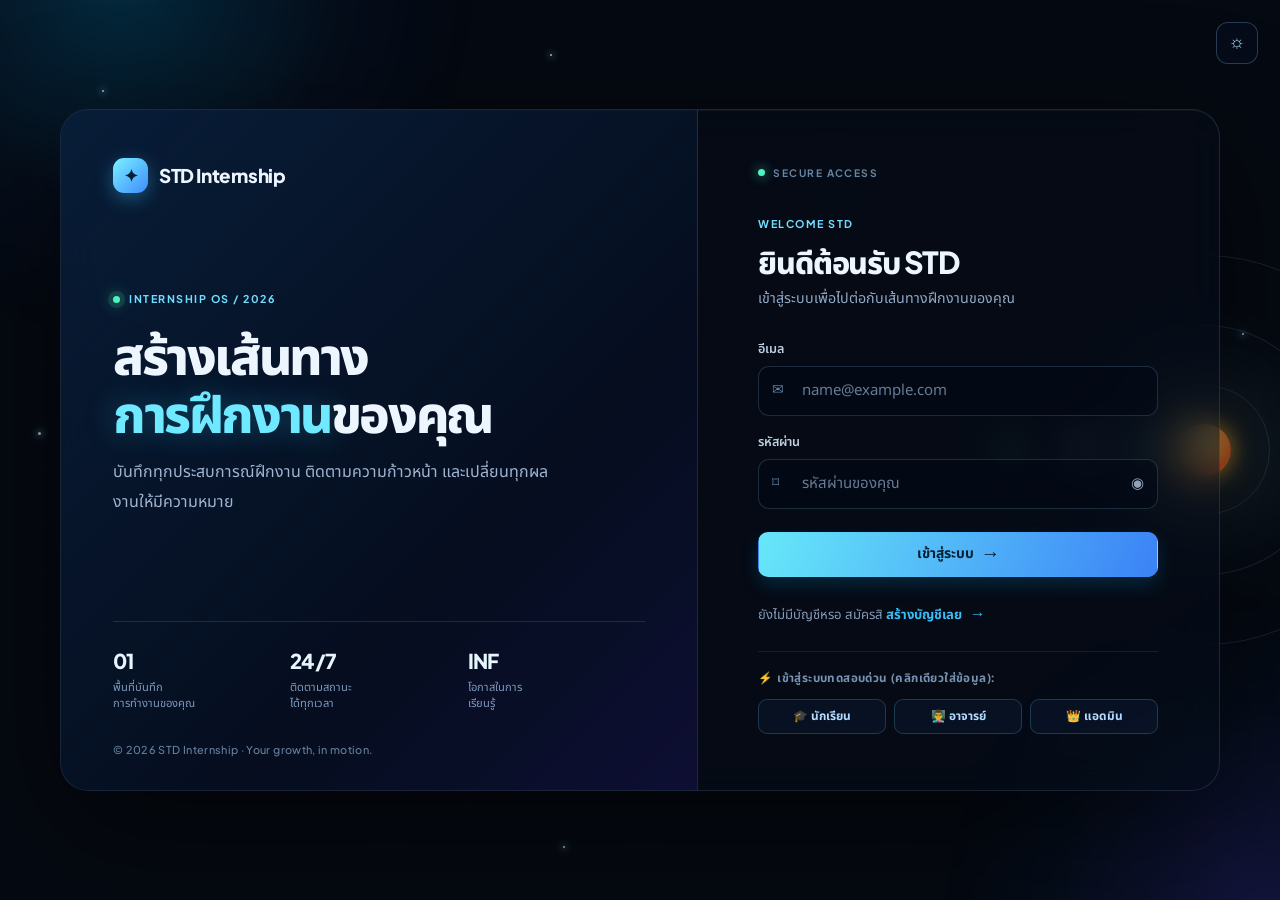
==== commit 7d4ae47d: "Update complete website features" ====
--- a/index.html
+++ b/index.html
@@ -3,7 +3,7 @@
 <head>
   <meta charset="UTF-8">
   <meta name="viewport" content="width=device-width, initial-scale=1.0">
-  <title>InternFlow — ระบบติดตามการฝึกงาน</title>
+  <title>STD Internship — ระบบติดตามการฝึกงาน</title>
   <link rel="preconnect" href="https://fonts.googleapis.com">
   <link rel="preconnect" href="https://fonts.gstatic.com" crossorigin>
   <link href="https://fonts.googleapis.com/css2?family=Noto+Sans+Thai:wght@400;500;600;700&family=Plus+Jakarta+Sans:wght@500;600;700;800&display=swap" rel="stylesheet">
@@ -16,36 +16,36 @@
     <div class="auth-orb orb-one"></div><div class="auth-orb orb-two"></div><div class="auth-grid"></div>
     <div class="universe" aria-hidden="true">
       <i class="star star-a"></i><i class="star star-b"></i><i class="star star-c"></i><i class="star star-d"></i><i class="star star-e"></i><i class="star star-f"></i><i class="star star-g"></i><i class="star star-h"></i><i class="star star-i"></i>
-      <div id="solar-system" class="solar-system" role="button" tabindex="0" aria-label="เร่งการหมุนของระบบสุริยะ"><span class="sun"></span><span class="orbit orbit-one"><b class="planet planet-one"></b></span><span class="orbit orbit-two"><b class="planet planet-two"></b></span><span class="orbit orbit-three"><b class="planet planet-three"></b></span><span class="solar-hint">✦ ชี้หรือคลิกเพื่อเร่งการโคจร</span></div><div class="sunny-sky" aria-hidden="true"><span class="sunny"><i></i><i></i><i></i><i></i><i></i><i></i><i></i><i></i></span><span class="rainbow"></span><span class="cloud cloud-one"><b></b><b></b><b></b></span><span class="cloud cloud-two"><b></b><b></b><b></b></span><span class="cloud cloud-three"><b></b><b></b><b></b></span></div><i class="shooting-star shooting-star-one"></i><i class="shooting-star shooting-star-two"></i>
+      <div id="solar-system" class="solar-system" role="button" tabindex="0" aria-label="เร่งการหมุนของระบบสุริยะ"><span class="sun"></span><span class="orbit orbit-one"><b class="planet planet-one"></b></span><span class="orbit orbit-two"><b class="planet planet-two"></b></span><span class="orbit orbit-three"><b class="planet planet-three"></b></span><span class="solar-hint">✦ ชี้หรือคลิกเพื่อเร่งการโคจร</span></div><div class="sunny-sky" aria-hidden="true"><span class="sunny"><i></i><i></i><i></i><i></i><i></i><i></i><i></i><i></i></span><span class="rainbow"></span><span class="cloud-giant cloud-giant-left"><b></b><b></b><b></b><b></b></span><span class="cloud cloud-two"><b></b><b></b><b></b></span><span class="cloud cloud-three"><b></b><b></b><b></b></span><span class="cloud cloud-four"><b></b><b></b><b></b></span><span class="cloud cloud-five"><b></b><b></b><b></b></span><span class="cloud cloud-six"><b></b><b></b><b></b></span><span class="cloud cloud-seven"><b></b><b></b><b></b></span><span class="cloud cloud-eight"><b></b><b></b><b></b></span></div><i class="shooting-star shooting-star-one"></i><i class="shooting-star shooting-star-two"></i>
     </div>
     <div class="auth-layout">
       <aside class="auth-showcase">
-        <a class="brand auth-brand" href="#"><span class="brand-mark">✦</span><span>InternFlow</span></a>
+        <a class="brand auth-brand" href="#"><span class="brand-mark">✦</span><span>STD Internship</span></a>
         <div class="showcase-copy">
           <span class="eyebrow"><i></i> INTERNSHIP OS / 2026</span>
-          <h1>สร้างเส้นทาง<br><em>สู่อนาคต</em>ของคุณ</h1>
+          <h1>สร้างเส้นทาง<br><em>การฝึกงาน</em>ของคุณ</h1>
           <p>บันทึกทุกประสบการณ์ฝึกงาน ติดตามความก้าวหน้า และเปลี่ยนทุกผลงานให้มีความหมาย</p>
         </div>
         <div class="showcase-stats">
           <div><strong>01</strong><span>พื้นที่บันทึก<br>การทำงานของคุณ</span></div>
           <div><strong>24/7</strong><span>ติดตามสถานะ<br>ได้ทุกเวลา</span></div>
-          <div><strong>∞</strong><span>โอกาสในการ<br>เรียนรู้</span></div>
+          <div><strong>INF</strong><span>โอกาสในการ<br>เรียนรู้</span></div>
         </div>
-        <p class="auth-footer">© 2026 InternFlow · Your growth, in motion.</p>
+        <p class="auth-footer">© 2026 STD Internship · Your growth, in motion.</p>
       </aside>
       <div class="auth-card-wrap">
         <div class="auth-card">
           <div class="auth-card-top"><span class="auth-card-dot"></span><span>SECURE ACCESS</span></div>
           <div id="login-panel">
-            <span class="auth-kicker">WELCOME BACK</span>
-            <h2 class="auth-heading">ยินดีต้อนรับกลับมา</h2>
+            <span class="auth-kicker">WELCOME STD</span>
+            <h2 class="auth-heading">ยินดีต้อนรับ STD</h2>
             <p class="auth-lead">เข้าสู่ระบบเพื่อไปต่อกับเส้นทางฝึกงานของคุณ</p>
             <form id="login-form" class="form-grid">
               <div><label for="login-email">อีเมล</label><div class="auth-input-wrap"><span class="field-icon">✉</span><input id="login-email" class="input" type="email" autocomplete="email" required placeholder="name@example.com"></div></div>
               <div><label for="login-password">รหัสผ่าน</label><div class="password-wrap auth-input-wrap"><span class="field-icon">⌑</span><input id="login-password" class="input" type="password" autocomplete="current-password" required placeholder="รหัสผ่านของคุณ"><button type="button" class="password-toggle" data-password-toggle="login-password" aria-label="แสดงรหัสผ่าน">◉</button></div></div>
               <button class="btn btn-primary btn-block auth-submit" type="submit"><span>เข้าสู่ระบบ</span><b>→</b></button>
             </form>
-            <p class="auth-switch">ยังไม่มีพื้นที่ของตัวเอง? <button class="text-button" type="button" data-auth-panel="register">สร้างบัญชีเลย <span>→</span></button></p>
+            <p class="auth-switch">ยังไม่มีบัญชีหรอ สมัครสิ <button class="text-button" type="button" data-auth-panel="register">สร้างบัญชีเลย <span>→</span></button></p>
             <div class="demo-quick-auth">
               <span class="demo-quick-label">⚡ เข้าสู่ระบบทดสอบด่วน (คลิกเดียวใส่ข้อมูล):</span>
               <div class="demo-quick-btns">
@@ -76,11 +76,11 @@
 
   <section id="app-screen" class="hidden">
     <header class="app-header"><div class="header-inner">
-      <a class="brand" href="#"><span class="brand-mark">✦</span><span>InternFlow</span></a>
+      <a class="brand" href="#"><span class="brand-mark">✦</span><span>STD Internship</span></a>
       <div class="header-actions"><button id="theme-toggle" class="icon-btn" title="สลับธีม" aria-label="สลับธีม">☼</button><div class="user-menu"><span id="user-avatar" class="avatar"></span><span id="user-name" class="user-name"></span></div><button id="logout-button" class="btn btn-outline btn-small">ออกจากระบบ</button></div>
     </div></header>
     <div class="app-shell">
-      <div class="page-intro"><div><h1 id="page-title">ภาพรวมการฝึกงาน</h1><p id="page-subtitle">ติดตามความก้าวหน้าของคุณได้ในที่เดียว</p></div><span id="current-role" class="role-pill"></span></div>
+      <div class="page-intro"><div><h1 id="page-title">ภาพรวมการฝึกงาน</h1><p id="page-subtitle">ติดตามความก้าวหน้าของคุณ</p></div><span id="current-role" class="role-pill"></span></div>
       <div class="app-layout"><nav id="sidebar" class="sidebar"></nav><main id="content" class="content"></main></div>
     </div>
   </section>
--- a/style.css
+++ b/style.css
@@ -1,6 +1,6 @@
 :root { --bg:#080d18; --bg-glow:#102540; --surface:rgba(16,24,39,.84); --surface-strong:#111c2f; --field:#0b1423; --border:#263750; --border-soft:#1b2a40; --text:#edf5ff; --muted:#91a3ba; --subtle:#667b96; --primary:#38bdf8; --primary-strong:#1d8ed1; --primary-soft:rgba(56,189,248,.12); --success:#34d399; --warning:#fbbf24; --danger:#fb7185; --shadow:0 20px 60px rgba(0,0,0,.28); }
 body.light { --bg:#f3f7fc; --bg-glow:#dceefd; --surface:rgba(255,255,255,.88); --surface-strong:#fff; --field:#f8fafc; --border:#dbe5f1; --border-soft:#ebf0f6; --text:#102039; --muted:#526680; --subtle:#7e8da3; --primary:#087db9; --primary-strong:#056da6; --primary-soft:rgba(8,125,185,.1); --shadow:0 18px 55px rgba(34,63,100,.12); }
-body.light .auth-shell { background:linear-gradient(135deg,#f4fbff,#e2f3ff 48%,#fff3e1); }
+body.light .auth-shell { background:radial-gradient(ellipse at 92% 94%,rgba(255,194,222,.3),transparent 33%),radial-gradient(ellipse at 75% 82%,rgba(190,220,255,.34),transparent 38%),linear-gradient(135deg,#fafdff 0%,#edf8ff 51%,#fffaf2 100%); }
 body.light .auth-grid { opacity:.28; background-image:linear-gradient(rgba(35,115,174,.08) 1px,transparent 1px),linear-gradient(90deg,rgba(35,115,174,.08) 1px,transparent 1px); }
 body.light .star { background:#1874af; box-shadow:0 0 7px 1px rgba(46,154,218,.55); }
 body.light .solar-system { display:none; }
@@ -28,12 +28,16 @@
 .auth-grid { position:absolute; z-index:-1; inset:0; opacity:.35; background-image:linear-gradient(rgba(120,160,210,.06) 1px,transparent 1px),linear-gradient(90deg,rgba(120,160,210,.06) 1px,transparent 1px); background-size:52px 52px; mask-image:radial-gradient(ellipse at 38% 50%,#000 0%,transparent 74%); }
 .universe { position:absolute; z-index:0; inset:0; overflow:hidden; pointer-events:none; }
 .sunny-sky { display:none; position:absolute; inset:0; overflow:hidden; }
-.sunny { position:absolute; top:10%; right:10%; width:84px; height:84px; border-radius:50%; background:radial-gradient(circle at 35% 32%,#fffde6 0 12%,#fff29b 29%,#ffc247 64%,#ff9a32); box-shadow:0 0 25px 8px rgba(255,198,66,.42),0 0 90px 28px rgba(255,184,61,.18); animation:day-sun-float 5s ease-in-out infinite alternate; }
-.sunny i { position:absolute; top:50%; left:50%; width:8px; height:26px; border-radius:8px; background:#ffbf3f; transform:translate(-50%,-50%) rotate(var(--ray)) translateY(-60px); box-shadow:0 0 8px rgba(255,184,49,.38); }.sunny i:nth-child(1){--ray:0deg}.sunny i:nth-child(2){--ray:45deg}.sunny i:nth-child(3){--ray:90deg}.sunny i:nth-child(4){--ray:135deg}.sunny i:nth-child(5){--ray:180deg}.sunny i:nth-child(6){--ray:225deg}.sunny i:nth-child(7){--ray:270deg}.sunny i:nth-child(8){--ray:315deg}
-@keyframes day-sun-float { to { transform:translateY(-12px) rotate(8deg) scale(1.06); } }
-.rainbow { position:absolute; right:-95px; bottom:-170px; width:430px; height:430px; border:25px solid rgba(255,101,138,.65); border-bottom:0; border-radius:50% 50% 0 0; box-shadow:0 -22px 0 rgba(255,178,93,.62),0 -44px 0 rgba(255,232,102,.65),0 -66px 0 rgba(114,220,151,.58),0 -88px 0 rgba(94,177,255,.56),0 -110px 0 rgba(178,143,255,.48); opacity:.75; transform:rotate(-12deg); animation:rainbow-drift 12s ease-in-out infinite alternate; }
-@keyframes rainbow-drift { to { transform:translate(-16px,-12px) rotate(-8deg); } }
-.cloud { position:absolute; width:120px; height:35px; border-radius:50px; background:linear-gradient(180deg,rgba(255,255,255,.96),rgba(220,238,252,.82)); box-shadow:0 12px 25px rgba(58,127,180,.12); animation:cloud-drift 17s linear infinite alternate; }.cloud b { position:absolute; bottom:8px; border-radius:50%; background:inherit; }.cloud b:nth-child(1){left:17px;width:45px;height:45px}.cloud b:nth-child(2){left:46px;bottom:13px;width:56px;height:56px}.cloud b:nth-child(3){right:9px;width:38px;height:38px}.cloud-one { top:27%; left:6%; transform:scale(.68); animation-duration:21s; }.cloud-two { top:68%; left:26%; transform:scale(.92); animation-duration:17s; animation-delay:-8s; }.cloud-three { top:44%; right:3%; transform:scale(.54); animation-duration:25s; animation-delay:-13s; }
+.sunny { position:absolute; top:8%; right:8%; width:108px; height:108px; border-radius:50%; background:radial-gradient(circle at 33% 29%,#fffef3 0 11%,#fff6a8 27%,#ffd35a 57%,#ff9e38 78%,#f47b27); box-shadow:0 0 0 8px rgba(255,221,108,.14),0 0 32px 12px rgba(255,198,66,.46),0 0 110px 38px rgba(255,184,61,.22); animation:day-sun-float 5s ease-in-out infinite alternate; }
+.sunny::before { content:''; position:absolute; inset:13px; border:2px solid rgba(255,255,255,.48); border-radius:50%; box-shadow:inset 7px 8px 14px rgba(255,255,255,.22),inset -9px -10px 18px rgba(232,116,27,.18); }
+.sunny::after { content:''; position:absolute; top:20px; left:25px; width:22px; height:12px; border-radius:50%; background:rgba(255,255,255,.64); filter:blur(2px); transform:rotate(-28deg); }
+.sunny i { position:absolute; top:50%; left:50%; width:9px; height:31px; border-radius:9px; background:linear-gradient(#ffd866,#ffb432); transform:translate(-50%,-50%) rotate(var(--ray)) translateY(-76px); box-shadow:0 0 10px rgba(255,184,49,.45); }.sunny i:nth-child(1){--ray:0deg}.sunny i:nth-child(2){--ray:45deg}.sunny i:nth-child(3){--ray:90deg}.sunny i:nth-child(4){--ray:135deg}.sunny i:nth-child(5){--ray:180deg}.sunny i:nth-child(6){--ray:225deg}.sunny i:nth-child(7){--ray:270deg}.sunny i:nth-child(8){--ray:315deg}
+@keyframes day-sun-float { to { transform:translateY(-12px) rotate(8deg) scale(1.07); } }
+.rainbow { --rainbow-size:clamp(560px,47vw,680px); --rainbow-band:clamp(27px,2.25vw,34px); position:absolute; right:clamp(-150px,-7vw,-96px); bottom:clamp(-275px,-20vw,-190px); width:var(--rainbow-size); height:var(--rainbow-size); border:var(--rainbow-band) solid rgba(255,112,147,.72); border-bottom:0; border-radius:50% 50% 0 0; box-shadow:0 calc(var(--rainbow-band) * -1) 0 rgba(255,170,103,.72),0 calc(var(--rainbow-band) * -2) 0 rgba(255,221,105,.74),0 calc(var(--rainbow-band) * -3) 0 rgba(107,211,157,.7),0 calc(var(--rainbow-band) * -4) 0 rgba(94,184,255,.68),0 calc(var(--rainbow-band) * -5) 0 rgba(165,139,255,.63); filter:drop-shadow(0 -9px 14px rgba(91,153,221,.16)); opacity:.78; transform:rotate(-13deg); animation:rainbow-drift 12s ease-in-out infinite alternate; }
+.rainbow::before { content:''; position:absolute; z-index:-1; inset:-150px -110px -35px; border-radius:50%; background:radial-gradient(ellipse at 50% 100%,rgba(255,255,255,.78) 0 25%,rgba(255,255,255,0) 66%); filter:blur(11px); }
+.rainbow::after { content:''; position:absolute; top:-20px; left:-20px; width:calc(100% + 40px); height:calc(100% + 40px); border-radius:50% 50% 0 0; background:linear-gradient(135deg,rgba(255,255,255,.36),transparent 33%); mix-blend-mode:soft-light; }
+@keyframes rainbow-drift { to { transform:translate(-18px,-14px) rotate(-8deg) scale(1.025); } }
+.cloud { position:absolute; width:120px; height:35px; border-radius:50px; background:linear-gradient(180deg,rgba(255,255,255,.96),rgba(220,238,252,.82)); box-shadow:0 12px 25px rgba(58,127,180,.12); animation:cloud-drift 17s linear infinite alternate; }.cloud b { position:absolute; bottom:8px; border-radius:50%; background:inherit; }.cloud b:nth-child(1){left:17px;width:45px;height:45px}.cloud b:nth-child(2){left:46px;bottom:13px;width:56px;height:56px}.cloud b:nth-child(3){right:9px;width:38px;height:38px}.cloud-giant { position:absolute; z-index:1; width:310px; height:92px; border-radius:100px; background:linear-gradient(180deg,rgba(255,255,255,.98),rgba(218,238,252,.9)); box-shadow:0 18px 34px rgba(58,127,180,.16),inset 0 2px rgba(255,255,255,.78); animation:cloud-drift 25s linear infinite alternate; }.cloud-giant b { position:absolute; bottom:18px; border-radius:50%; background:inherit; }.cloud-giant b:nth-child(1){left:37px;width:110px;height:110px}.cloud-giant b:nth-child(2){left:112px;bottom:30px;width:140px;height:140px}.cloud-giant b:nth-child(3){right:34px;width:102px;height:102px}.cloud-giant b:nth-child(4){right:89px;bottom:46px;width:92px;height:92px}.cloud-giant-left { top:31%; left:-118px; animation-duration:28s; animation-delay:-11s; }.cloud-two { top:68%; left:8%; transform:scale(1.15); animation-duration:19s; animation-delay:-7s; }.cloud-three { top:46%; right:3%; transform:scale(.65); animation-duration:24s; animation-delay:-13s; }.cloud-four { top:11%; left:36%; transform:scale(.58); animation-duration:21s; animation-delay:-5s; }.cloud-five { top:15%; left:14%; transform:scale(.85); animation-duration:26s; animation-delay:-16s; }.cloud-six { top:82%; right:22%; transform:scale(.95); animation-duration:20s; animation-delay:-9s; }.cloud-seven { top:26%; right:14%; transform:scale(.6); opacity:.82; animation-duration:28s; animation-delay:-3s; }.cloud-eight { top:88%; left:34%; transform:scale(.72); opacity:.74; animation-duration:22s; animation-delay:-12s; }
 @keyframes cloud-drift { to { margin-left:65px; } }
 .star { position:absolute; width:2px; height:2px; border-radius:50%; background:#d9f4ff; box-shadow:0 0 7px 1px rgba(152,226,255,.8); opacity:.74; animation:twinkle 3.6s ease-in-out infinite alternate; }
 .star-a { top:10%; left:8%; animation-delay:-.4s; }.star-b { top:20%; left:65%; width:3px; height:3px; animation-delay:-1.9s; }.star-c { top:71%; left:9%; animation-delay:-3s; }.star-d { top:82%; left:84%; width:3px; height:3px; animation-delay:-.9s; }.star-e { top:15%; left:91%; animation-delay:-2.4s; }.star-f { top:48%; left:3%; width:3px; height:3px; animation-delay:-1.3s; }.star-g { top:94%; left:44%; animation-delay:-2.8s; }.star-h { top:37%; left:97%; animation-delay:-.7s; }.star-i { top:6%; left:43%; animation-delay:-3.3s; }
@@ -207,7 +211,9 @@
 .avatar-edit-actions { display:flex; flex-direction:column; gap:8px; align-items:flex-start; }
 .avatar-btn-row { display:flex; gap:8px; align-items:center; flex-wrap:wrap; }
 .static-field { padding:10px 12px; background:var(--field); border:1px solid var(--border); border-radius:10px; font-weight:600; color:var(--primary); font-size:.86rem; }
-@media (max-width:900px) { .auth-layout { grid-template-columns:1fr; max-width:520px; }.auth-showcase { display:none; }.auth-card-wrap { min-height:660px; padding:34px 42px; }.solar-system { right:-320px; opacity:.34; } }
+@media (max-width:1024px) { .rainbow { --rainbow-size:530px; --rainbow-band:29px; right:-135px; bottom:-225px; }.cloud-giant { width:270px; height:82px; }.cloud-giant b:nth-child(1){width:96px;height:96px}.cloud-giant b:nth-child(2){width:122px;height:122px}.cloud-giant b:nth-child(3){width:88px;height:88px}.cloud-giant b:nth-child(4){width:80px;height:80px}.cloud-giant-left { left:-112px; } }
+@media (max-width:900px) { .auth-layout { grid-template-columns:1fr; max-width:520px; }.auth-showcase { display:none; }.auth-card-wrap { min-height:660px; padding:34px 42px; }.solar-system { right:-320px; opacity:.34; }.rainbow { --rainbow-size:490px; --rainbow-band:27px; right:-145px; bottom:-205px; opacity:.66; } }
 @media (prefers-reduced-motion: reduce) { *,*::before,*::after { animation-duration:.01ms !important; animation-iteration-count:1 !important; scroll-behavior:auto !important; } }
 @media (max-width:800px) { .app-layout { grid-template-columns:1fr; }.sidebar { position:static; display:flex; overflow-x:auto; gap:3px; padding:7px; }.nav-btn { width:auto; white-space:nowrap; }.nav-icon { display:none; }.stats { grid-template-columns:1fr; }.page-intro { align-items:flex-start; flex-direction:column; }.review-controls { grid-template-columns:1fr; }.header-inner { padding:0 15px; }.app-shell { padding:22px 15px 42px; } }
-@media (max-width:520px) { .auth-shell { padding:15px; }.auth-layout { border-radius:21px; }.auth-card-wrap { min-height:640px; padding:25px 22px; }.auth-card-top { margin-bottom:32px; }.auth-heading { font-size:1.6rem; }.auth-card .input { font-size:.88rem; }.auth-card { padding:26px 20px; }.two-col { grid-template-columns:1fr; }.user-name { display:none; }.entry { flex-wrap:wrap; }.entry-actions { margin-left:auto; }.form-actions { justify-content:stretch; }.form-actions .btn { flex:1; }.settings-grid { grid-template-columns:1fr; }.avatar-edit-section { flex-direction:column; text-align:center; }.avatar-edit-actions { align-items:center; } }
+@media (max-width:520px) { .auth-shell { padding:15px; }.auth-layout { border-radius:21px; }.auth-card-wrap { min-height:640px; padding:25px 22px; }.auth-card-top { margin-bottom:32px; }.auth-heading { font-size:1.6rem; }.auth-card .input { font-size:.88rem; }.auth-card { padding:26px 20px; }.two-col { grid-template-columns:1fr; }.user-name { display:none; }.entry { flex-wrap:wrap; }.entry-actions { margin-left:auto; }.form-actions { justify-content:stretch; }.form-actions .btn { flex:1; }.settings-grid { grid-template-columns:1fr; }.avatar-edit-section { flex-direction:column; text-align:center; }.avatar-edit-actions { align-items:center; }.rainbow { --rainbow-size:390px; --rainbow-band:22px; right:-125px; bottom:-164px; opacity:.58; }.cloud-giant { width:205px; height:67px; }.cloud-giant b { bottom:13px; }.cloud-giant b:nth-child(1){left:24px;width:75px;height:75px}.cloud-giant b:nth-child(2){left:75px;bottom:21px;width:100px;height:100px}.cloud-giant b:nth-child(3){right:23px;width:68px;height:68px}.cloud-giant b:nth-child(4){right:58px;bottom:32px;width:65px;height:65px}.cloud-giant-left { top:28%; left:-96px; opacity:.86; }.cloud-five,.cloud-seven { display:none; } } @media (max-width:375px) { .cloud-giant { transform:scale(.84); transform-origin:left center; left:-105px; } }
+@media (max-width:375px) { .rainbow { --rainbow-size:350px; --rainbow-band:20px; right:-120px; bottom:-150px; } }
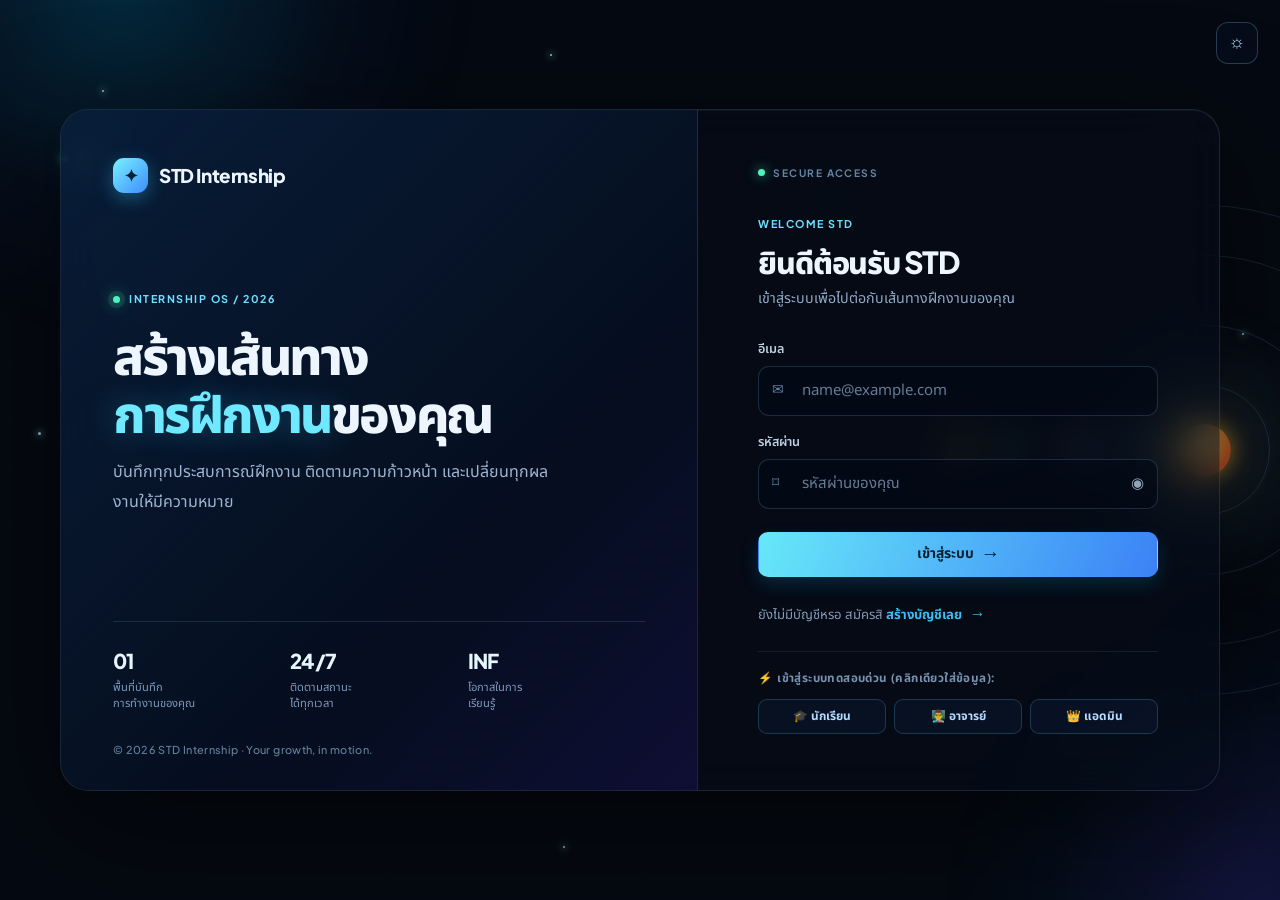
==== commit b92d87b5: "Update complete website features" ====
--- a/index.html
+++ b/index.html
@@ -16,7 +16,8 @@
     <div class="auth-orb orb-one"></div><div class="auth-orb orb-two"></div><div class="auth-grid"></div>
     <div class="universe" aria-hidden="true">
       <i class="star star-a"></i><i class="star star-b"></i><i class="star star-c"></i><i class="star star-d"></i><i class="star star-e"></i><i class="star star-f"></i><i class="star star-g"></i><i class="star star-h"></i><i class="star star-i"></i>
-      <div id="solar-system" class="solar-system" role="button" tabindex="0" aria-label="เร่งการหมุนของระบบสุริยะ"><span class="sun"></span><span class="orbit orbit-one"><b class="planet planet-one"></b></span><span class="orbit orbit-two"><b class="planet planet-two"></b></span><span class="orbit orbit-three"><b class="planet planet-three"></b></span><span class="solar-hint">✦ ชี้หรือคลิกเพื่อเร่งการโคจร</span></div><div class="sunny-sky" aria-hidden="true"><span class="sunny"><i></i><i></i><i></i><i></i><i></i><i></i><i></i><i></i></span><span class="rainbow"></span><span class="cloud-giant cloud-giant-left"><b></b><b></b><b></b><b></b></span><span class="cloud cloud-two"><b></b><b></b><b></b></span><span class="cloud cloud-three"><b></b><b></b><b></b></span><span class="cloud cloud-four"><b></b><b></b><b></b></span><span class="cloud cloud-five"><b></b><b></b><b></b></span><span class="cloud cloud-six"><b></b><b></b><b></b></span><span class="cloud cloud-seven"><b></b><b></b><b></b></span><span class="cloud cloud-eight"><b></b><b></b><b></b></span></div><i class="shooting-star shooting-star-one"></i><i class="shooting-star shooting-star-two"></i>
+      <div id="floating-planet" class="floating-planet" role="button" tabindex="0" aria-label="เร่งความเร็วดาวเคราะห์น้อย"><span class="f-planet-core"></span><span class="f-orbit"><b class="f-moon"></b></span><span class="solar-hint f-hint">✦ คลิกเพื่อเร่งความเร็ว</span></div>
+      <div id="solar-system" class="solar-system" role="button" tabindex="0" aria-label="เร่งการหมุนของระบบสุริยะ"><span class="sun"></span><span class="orbit orbit-one"><b class="planet planet-one"></b></span><span class="orbit orbit-two"><b class="planet planet-two"></b></span><span class="orbit orbit-three"><b class="planet planet-three"></b></span><span class="orbit orbit-four"><b class="planet planet-four"><i class="saturn-ring"></i></b></span><span class="solar-hint">✦ ชี้หรือคลิกเพื่อเร่งการโคจร</span></div><div class="sunny-sky" aria-hidden="true"><span class="sunny"><i></i><i></i><i></i><i></i><i></i><i></i><i></i><i></i></span><div id="rainbow" class="rainbow" role="button" tabindex="0" aria-label="คลิกเพื่อเล่นแอนิเมชันสายรุ้ง"><svg class="rainbow-svg" viewBox="0 0 600 600"><path class="rainbow-arc r-red" d="M 40,560 A 260,260 0 0,1 560,560"/><path class="rainbow-arc r-orange" d="M 66,560 A 234,234 0 0,1 534,560"/><path class="rainbow-arc r-yellow" d="M 92,560 A 208,208 0 0,1 508,560"/><path class="rainbow-arc r-green" d="M 118,560 A 182,182 0 0,1 482,560"/><path class="rainbow-arc r-blue" d="M 144,560 A 156,156 0 0,1 456,560"/><path class="rainbow-arc r-purple" d="M 170,560 A 130,130 0 0,1 430,560"/></svg><span class="rainbow-sparkle sp-1">✦</span><span class="rainbow-sparkle sp-2">✦</span><span class="rainbow-sparkle sp-3">✦</span><span class="solar-hint rainbow-hint">✦ คลิกเพื่อให้สายรุ้งเรียงสี</span></div><span class="cloud-giant cloud-giant-left"><b></b><b></b><b></b><b></b></span><span class="cloud cloud-two"><b></b><b></b><b></b></span><span class="cloud cloud-three"><b></b><b></b><b></b></span><span class="cloud cloud-four"><b></b><b></b><b></b></span><span class="cloud cloud-five"><b></b><b></b><b></b></span><span class="cloud cloud-six"><b></b><b></b><b></b></span><span class="cloud cloud-seven"><b></b><b></b><b></b></span><span class="cloud cloud-eight"><b></b><b></b><b></b></span></div><span class="comet comet-one"><b class="comet-head"></b><i class="comet-tail"></i></span><span class="comet comet-two"><b class="comet-head"></b><i class="comet-tail"></i></span><span class="comet comet-three"><b class="comet-head"></b><i class="comet-tail"></i></span><span class="comet comet-four"><b class="comet-head"></b><i class="comet-tail"></i></span><i class="shooting-star shooting-star-one"></i><i class="shooting-star shooting-star-two"></i><i class="shooting-star shooting-star-three"></i><i class="shooting-star shooting-star-four"></i><i class="shooting-star shooting-star-five"></i><i class="shooting-star shooting-star-six"></i>
     </div>
     <div class="auth-layout">
       <aside class="auth-showcase">
--- a/style.css
+++ b/style.css
@@ -3,16 +3,16 @@
 body.light .auth-shell { background:radial-gradient(ellipse at 92% 94%,rgba(255,194,222,.3),transparent 33%),radial-gradient(ellipse at 75% 82%,rgba(190,220,255,.34),transparent 38%),linear-gradient(135deg,#fafdff 0%,#edf8ff 51%,#fffaf2 100%); }
 body.light .auth-grid { opacity:.28; background-image:linear-gradient(rgba(35,115,174,.08) 1px,transparent 1px),linear-gradient(90deg,rgba(35,115,174,.08) 1px,transparent 1px); }
 body.light .star { background:#1874af; box-shadow:0 0 7px 1px rgba(46,154,218,.55); }
-body.light .solar-system { display:none; }
+body.light .solar-system, body.light .floating-planet, body.light .comet { display:none !important; }
 body.light .sunny-sky { display:block; }
 body.light .sunny { opacity:.92; }
 body.light .solar-hint { color:#126594; border-color:rgba(28,123,180,.25); background:rgba(247,252,255,.8); }
-body.light .shooting-star { display:none; } body.light .shooting-star::after { box-shadow:0 0 9px 2px #47aee4; }
+body.light .shooting-star { display:none !important; } body.light .shooting-star::after { box-shadow:0 0 9px 2px #47aee4; }
 body.light .auth-orb.orb-one { background:radial-gradient(circle,rgba(255,197,91,.24),rgba(255,221,138,.1) 43%,transparent 70%); }
 body.light .auth-orb.orb-two { background:radial-gradient(circle,rgba(170,141,255,.16),rgba(255,185,210,.08) 47%,transparent 70%); }
 body.light .auth-layout { border-color:rgba(74,141,194,.25); background:rgba(255,255,255,.57); box-shadow:0 32px 100px rgba(34,91,145,.2),inset 0 1px rgba(255,255,255,.92); }
 body.light .auth-showcase { background:linear-gradient(135deg,rgba(220,242,255,.9),rgba(238,247,255,.64) 66%,rgba(241,237,255,.83)); border-color:rgba(74,141,194,.2); }
-body.light .showcase-copy h1 { color:#102c4b; }.light .showcase-copy h1 em { color:#097aba; text-shadow:0 0 28px rgba(35,168,224,.2); }.light .showcase-copy p { color:#426481; }.light .showcase-stats { border-color:rgba(45,113,165,.2); }.light .showcase-stats strong { color:#143c5f; }.light .showcase-stats span,.light .auth-footer { color:#66839e; }.light .auth-card-top { color:#65819d; }.light .auth-lead { color:#5f7893; }.light .auth-card label { color:#34516d; }.light .auth-card .input { color:#18344f; border-color:rgba(69,129,176,.3); background:rgba(255,255,255,.7); }.light .field-icon { color:#4884ad; }.light .auth-switch { color:#66809c; }.light .demo-quick-auth { border-color:rgba(54,122,170,.16); }.light .demo-quick-label { color:#66809c; }.light .demo-chip { border-color:rgba(49,128,183,.25); background:rgba(242,250,255,.72); color:#25638d; }.light .demo-chip:hover { background:rgba(104,207,255,.2); color:#153e60; }
+body.light .showcase-copy h1 { color:#102c4b; }.light .showcase-copy h1 em { color:#097aba; text-shadow:0 0 28px rgba(35,168,224,.2); }.light .showcase-copy p { color:#426481; }.light .showcase-stats { border-color:rgba(45,113,165,.2); }.light .showcase-stats strong { color:#143c5f; }.light .showcase-stats span,.light .auth-footer { color:#66839e; }.light .auth-card-top { color:#65819d; }.light .auth-lead { color:#5f7893; }.light .auth-card label { color:#34516d; }.light .auth-card .input { color:#18344f; border-color:rgba(69,129,176,.3); background:rgba(255,255,255,.7); }.light .field-icon { color:#4884ad; }.light .auth-switch { color:#66809c; }.light .demo-quick-auth { border-color:rgba(54,122,170,.22); }.light .demo-quick-label { color:#184a73; font-weight:700; }.light .demo-chip { border-color:rgba(40,125,185,.28); background:rgba(255,255,255,.86); color:#0c4568; box-shadow:0 2px 8px rgba(25,85,145,.08); }.light .demo-chip:hover { border-color:#0284c7; background:#e0f2fe; color:#0369a1; box-shadow:0 4px 14px rgba(2,132,199,.22); }
 * { box-sizing:border-box; }
 html { scroll-behavior:smooth; }
 body { margin:0; min-height:100vh; color:var(--text); font:15px/1.6 'Noto Sans Thai',sans-serif; background:radial-gradient(ellipse at 8% 0%,var(--bg-glow),transparent 34%),radial-gradient(ellipse at 95% 22%,rgba(124,58,237,.13),transparent 30%),var(--bg); transition:background .25s,color .25s; }
@@ -29,23 +29,53 @@
 .universe { position:absolute; z-index:0; inset:0; overflow:hidden; pointer-events:none; }
 .sunny-sky { display:none; position:absolute; inset:0; overflow:hidden; }
 .sunny { position:absolute; top:8%; right:8%; width:108px; height:108px; border-radius:50%; background:radial-gradient(circle at 33% 29%,#fffef3 0 11%,#fff6a8 27%,#ffd35a 57%,#ff9e38 78%,#f47b27); box-shadow:0 0 0 8px rgba(255,221,108,.14),0 0 32px 12px rgba(255,198,66,.46),0 0 110px 38px rgba(255,184,61,.22); animation:day-sun-float 5s ease-in-out infinite alternate; }
-.sunny::before { content:''; position:absolute; inset:13px; border:2px solid rgba(255,255,255,.48); border-radius:50%; box-shadow:inset 7px 8px 14px rgba(255,255,255,.22),inset -9px -10px 18px rgba(232,116,27,.18); }
-.sunny::after { content:''; position:absolute; top:20px; left:25px; width:22px; height:12px; border-radius:50%; background:rgba(255,255,255,.64); filter:blur(2px); transform:rotate(-28deg); }
-.sunny i { position:absolute; top:50%; left:50%; width:9px; height:31px; border-radius:9px; background:linear-gradient(#ffd866,#ffb432); transform:translate(-50%,-50%) rotate(var(--ray)) translateY(-76px); box-shadow:0 0 10px rgba(255,184,49,.45); }.sunny i:nth-child(1){--ray:0deg}.sunny i:nth-child(2){--ray:45deg}.sunny i:nth-child(3){--ray:90deg}.sunny i:nth-child(4){--ray:135deg}.sunny i:nth-child(5){--ray:180deg}.sunny i:nth-child(6){--ray:225deg}.sunny i:nth-child(7){--ray:270deg}.sunny i:nth-child(8){--ray:315deg}
+.sunny::before { content:''; position:absolute; inset:13px; border:2px solid rgba(255,255,255,.48); border-radius:50%; box-shadow:inset 7px 8px 14px rgba(255,255,255,.22),inset -9px -10px 18px rgba(232,116,27,.18); animation:sun-core-shine 3.2s ease-in-out infinite alternate; }
+.sunny::after { content:''; position:absolute; top:20px; left:25px; width:22px; height:12px; border-radius:50%; background:rgba(255,255,255,.64); filter:blur(2px); transform:rotate(-28deg); animation:sun-highlight-twinkle 2.6s ease-in-out infinite alternate; }
+.sunny i { position:absolute; top:50%; left:50%; width:9px; height:31px; border-radius:9px; background:linear-gradient(#ffd866,#ffb432); transform:translate(-50%,-50%) rotate(var(--ray)) translateY(-76px); box-shadow:0 0 10px rgba(255,184,49,.45); animation:sun-ray-glow 2.5s ease-in-out infinite alternate; }.sunny i:nth-child(1){--ray:0deg;animation-delay:-.2s}.sunny i:nth-child(2){--ray:45deg;animation-delay:-1.1s}.sunny i:nth-child(3){--ray:90deg;animation-delay:-.7s}.sunny i:nth-child(4){--ray:135deg;animation-delay:-1.7s}.sunny i:nth-child(5){--ray:180deg;animation-delay:-.4s}.sunny i:nth-child(6){--ray:225deg;animation-delay:-1.4s}.sunny i:nth-child(7){--ray:270deg;animation-delay:-.9s}.sunny i:nth-child(8){--ray:315deg;animation-delay:-1.9s}
 @keyframes day-sun-float { to { transform:translateY(-12px) rotate(8deg) scale(1.07); } }
-.rainbow { --rainbow-size:clamp(560px,47vw,680px); --rainbow-band:clamp(27px,2.25vw,34px); position:absolute; right:clamp(-150px,-7vw,-96px); bottom:clamp(-275px,-20vw,-190px); width:var(--rainbow-size); height:var(--rainbow-size); border:var(--rainbow-band) solid rgba(255,112,147,.72); border-bottom:0; border-radius:50% 50% 0 0; box-shadow:0 calc(var(--rainbow-band) * -1) 0 rgba(255,170,103,.72),0 calc(var(--rainbow-band) * -2) 0 rgba(255,221,105,.74),0 calc(var(--rainbow-band) * -3) 0 rgba(107,211,157,.7),0 calc(var(--rainbow-band) * -4) 0 rgba(94,184,255,.68),0 calc(var(--rainbow-band) * -5) 0 rgba(165,139,255,.63); filter:drop-shadow(0 -9px 14px rgba(91,153,221,.16)); opacity:.78; transform:rotate(-13deg); animation:rainbow-drift 12s ease-in-out infinite alternate; }
-.rainbow::before { content:''; position:absolute; z-index:-1; inset:-150px -110px -35px; border-radius:50%; background:radial-gradient(ellipse at 50% 100%,rgba(255,255,255,.78) 0 25%,rgba(255,255,255,0) 66%); filter:blur(11px); }
-.rainbow::after { content:''; position:absolute; top:-20px; left:-20px; width:calc(100% + 40px); height:calc(100% + 40px); border-radius:50% 50% 0 0; background:linear-gradient(135deg,rgba(255,255,255,.36),transparent 33%); mix-blend-mode:soft-light; }
+@keyframes sun-core-shine { to { inset:10px; border-color:rgba(255,255,255,.76); box-shadow:inset 9px 10px 17px rgba(255,255,255,.34),inset -10px -11px 21px rgba(232,116,27,.26),0 0 16px rgba(255,238,122,.34); } }
+@keyframes sun-highlight-twinkle { to { opacity:.35; transform:translate(7px,5px) rotate(-28deg) scale(.75); } }
+@keyframes sun-ray-glow { to { opacity:.62; box-shadow:0 0 17px 4px rgba(255,184,49,.62); } }
+.rainbow { --rainbow-size:clamp(660px,56vw,860px); position:absolute; right:clamp(-170px,-8vw,-100px); bottom:clamp(-235px,-16vw,-145px); width:var(--rainbow-size); height:var(--rainbow-size); opacity:.82; transform:rotate(-13deg); cursor:pointer; pointer-events:auto; outline:none; filter:drop-shadow(0 -10px 22px rgba(91,153,221,.18)); animation:rainbow-drift 12s ease-in-out infinite alternate; transition:opacity .25s,filter .25s,transform .3s ease; }
+.rainbow::before { content:''; position:absolute; z-index:-1; inset:-120px -80px -40px; border-radius:50%; background:radial-gradient(ellipse at 50% 100%,rgba(255,255,255,.82) 0 30%,rgba(255,255,255,0) 68%); filter:blur(14px); pointer-events:none; }
+.rainbow:hover,.rainbow:focus-visible { opacity:1; filter:drop-shadow(0 -14px 30px rgba(91,170,240,.35)) brightness(1.08); }
+.rainbow-svg { width:100%; height:100%; overflow:visible; display:block; }
+.rainbow-arc { fill:none; stroke-width:26px; stroke-linecap:round; stroke-dasharray:950; stroke-dashoffset:0; transition:stroke-width .3s ease; }
+.r-red { stroke:rgba(255,108,145,.84); }
+.r-orange { stroke:rgba(255,170,98,.84); }
+.r-yellow { stroke:rgba(255,224,102,.86); }
+.r-green { stroke:rgba(106,216,156,.82); }
+.r-blue { stroke:rgba(92,186,255,.8); }
+.r-purple { stroke:rgba(170,140,255,.76); }
+.rainbow.cascade { animation:rainbow-bounce 2.5s cubic-bezier(.25,1,.3,1); }
+@keyframes rainbow-bounce { 0%{transform:rotate(-13deg) scale(1);} 16%{transform:rotate(-8deg) scale(1.09) translateY(-20px);} 36%{transform:rotate(-16deg) scale(1.05) translateY(-8px);} 58%{transform:rotate(-11deg) scale(1.02);} 100%{transform:rotate(-13deg) scale(1);} }
+.rainbow.cascade .rainbow-arc { animation:arc-draw 1.6s cubic-bezier(.32,.1,.18,1) forwards; }
+.rainbow.cascade .r-red { animation-delay:0s; }
+.rainbow.cascade .r-orange { animation-delay:.11s; }
+.rainbow.cascade .r-yellow { animation-delay:.22s; }
+.rainbow.cascade .r-green { animation-delay:.33s; }
+.rainbow.cascade .r-blue { animation-delay:.44s; }
+.rainbow.cascade .r-purple { animation-delay:.55s; }
+@keyframes arc-draw { 0%{stroke-dashoffset:950;opacity:.2;stroke-width:14px;} 45%{opacity:1;stroke-width:34px;} 75%{stroke-dashoffset:0;stroke-width:28px;} 100%{stroke-dashoffset:0;opacity:1;stroke-width:26px;} }
+.rainbow-sparkle { position:absolute; color:#ffd752; font-size:1.35rem; opacity:0; pointer-events:none; text-shadow:0 0 10px rgba(255,215,82,.85); }
+.sp-1 { top:34%; left:32%; }.sp-2 { top:22%; left:54%; }.sp-3 { top:30%; left:76%; }
+.rainbow.cascade .rainbow-sparkle { animation:sparkle-pop 1.7s ease-out forwards; }
+.rainbow.cascade .sp-1 { animation-delay:.35s; }.rainbow.cascade .sp-2 { animation-delay:.55s; }.rainbow.cascade .sp-3 { animation-delay:.75s; }
+@keyframes sparkle-pop { 0%{opacity:0;transform:scale(.2) rotate(0deg);} 35%{opacity:1;transform:scale(1.3) rotate(45deg);} 100%{opacity:0;transform:scale(.5) translateY(-30px) rotate(90deg);} }
+.rainbow-hint { top:34%; left:36%; }
+.rainbow:hover .rainbow-hint,.rainbow:focus-visible .rainbow-hint { opacity:1; transform:translateY(0); }
 @keyframes rainbow-drift { to { transform:translate(-18px,-14px) rotate(-8deg) scale(1.025); } }
-.cloud { position:absolute; width:120px; height:35px; border-radius:50px; background:linear-gradient(180deg,rgba(255,255,255,.96),rgba(220,238,252,.82)); box-shadow:0 12px 25px rgba(58,127,180,.12); animation:cloud-drift 17s linear infinite alternate; }.cloud b { position:absolute; bottom:8px; border-radius:50%; background:inherit; }.cloud b:nth-child(1){left:17px;width:45px;height:45px}.cloud b:nth-child(2){left:46px;bottom:13px;width:56px;height:56px}.cloud b:nth-child(3){right:9px;width:38px;height:38px}.cloud-giant { position:absolute; z-index:1; width:310px; height:92px; border-radius:100px; background:linear-gradient(180deg,rgba(255,255,255,.98),rgba(218,238,252,.9)); box-shadow:0 18px 34px rgba(58,127,180,.16),inset 0 2px rgba(255,255,255,.78); animation:cloud-drift 25s linear infinite alternate; }.cloud-giant b { position:absolute; bottom:18px; border-radius:50%; background:inherit; }.cloud-giant b:nth-child(1){left:37px;width:110px;height:110px}.cloud-giant b:nth-child(2){left:112px;bottom:30px;width:140px;height:140px}.cloud-giant b:nth-child(3){right:34px;width:102px;height:102px}.cloud-giant b:nth-child(4){right:89px;bottom:46px;width:92px;height:92px}.cloud-giant-left { top:31%; left:-118px; animation-duration:28s; animation-delay:-11s; }.cloud-two { top:68%; left:8%; transform:scale(1.15); animation-duration:19s; animation-delay:-7s; }.cloud-three { top:46%; right:3%; transform:scale(.65); animation-duration:24s; animation-delay:-13s; }.cloud-four { top:11%; left:36%; transform:scale(.58); animation-duration:21s; animation-delay:-5s; }.cloud-five { top:15%; left:14%; transform:scale(.85); animation-duration:26s; animation-delay:-16s; }.cloud-six { top:82%; right:22%; transform:scale(.95); animation-duration:20s; animation-delay:-9s; }.cloud-seven { top:26%; right:14%; transform:scale(.6); opacity:.82; animation-duration:28s; animation-delay:-3s; }.cloud-eight { top:88%; left:34%; transform:scale(.72); opacity:.74; animation-duration:22s; animation-delay:-12s; }
+.cloud { position:absolute; width:120px; height:35px; border-radius:50px; background:linear-gradient(180deg,rgba(255,255,255,.96),rgba(220,238,252,.82)); box-shadow:0 12px 25px rgba(58,127,180,.12); animation:cloud-drift 17s linear infinite alternate; }.cloud b { position:absolute; bottom:8px; border-radius:50%; background:inherit; animation:cloud-puff 3.8s ease-in-out infinite alternate; }.cloud b:nth-child(1){left:17px;width:45px;height:45px;animation-delay:-.5s}.cloud b:nth-child(2){left:46px;bottom:13px;width:56px;height:56px;animation-delay:-1.7s}.cloud b:nth-child(3){right:9px;width:38px;height:38px;animation-delay:-2.4s}.cloud-giant { position:absolute; z-index:1; width:310px; height:92px; border-radius:100px; background:linear-gradient(180deg,rgba(255,255,255,.98),rgba(218,238,252,.9)); box-shadow:0 18px 34px rgba(58,127,180,.16),inset 0 2px rgba(255,255,255,.78); animation:cloud-drift 25s linear infinite alternate,cloud-bounce 5.5s ease-in-out infinite; }.cloud-giant b { position:absolute; bottom:18px; border-radius:50%; background:inherit; animation:cloud-puff 4.6s ease-in-out infinite alternate; }.cloud-giant b:nth-child(1){left:37px;width:110px;height:110px;animation-delay:-.8s}.cloud-giant b:nth-child(2){left:112px;bottom:30px;width:140px;height:140px;animation-delay:-2.1s}.cloud-giant b:nth-child(3){right:34px;width:102px;height:102px;animation-delay:-1.4s}.cloud-giant b:nth-child(4){right:89px;bottom:46px;width:92px;height:92px;animation-delay:-3s}.cloud-giant-left { top:31%; left:-118px; animation-duration:28s,6s; animation-delay:-11s,-2s; }.cloud-two { top:68%; left:8%; transform:scale(1.15); animation-duration:19s,4.8s; animation-delay:-7s,-1.2s; }.cloud-three { top:46%; right:3%; transform:scale(.65); animation-duration:24s,5.2s; animation-delay:-13s,-3.1s; }.cloud-four { top:11%; left:36%; transform:scale(.58); animation-duration:21s,4.5s; animation-delay:-5s,-.8s; }.cloud-five { top:15%; left:14%; transform:scale(.85); animation-duration:26s,5s; animation-delay:-16s,-2.6s; }.cloud-six { top:82%; right:22%; transform:scale(.95); animation-duration:20s,4.6s; animation-delay:-9s,-1.7s; }.cloud-seven { top:26%; right:14%; transform:scale(.6); opacity:.82; animation-duration:28s,5.4s; animation-delay:-3s,-3.4s; }.cloud-eight { top:88%; left:34%; transform:scale(.72); opacity:.74; animation-duration:22s,4.9s; animation-delay:-12s,-.4s; }
 @keyframes cloud-drift { to { margin-left:65px; } }
+@keyframes cloud-bounce { 0%,100% { margin-top:0; } 50% { margin-top:-10px; } }
+@keyframes cloud-puff { to { transform:translateY(-5px) scale(1.045); filter:brightness(1.04); } }
 .star { position:absolute; width:2px; height:2px; border-radius:50%; background:#d9f4ff; box-shadow:0 0 7px 1px rgba(152,226,255,.8); opacity:.74; animation:twinkle 3.6s ease-in-out infinite alternate; }
 .star-a { top:10%; left:8%; animation-delay:-.4s; }.star-b { top:20%; left:65%; width:3px; height:3px; animation-delay:-1.9s; }.star-c { top:71%; left:9%; animation-delay:-3s; }.star-d { top:82%; left:84%; width:3px; height:3px; animation-delay:-.9s; }.star-e { top:15%; left:91%; animation-delay:-2.4s; }.star-f { top:48%; left:3%; width:3px; height:3px; animation-delay:-1.3s; }.star-g { top:94%; left:44%; animation-delay:-2.8s; }.star-h { top:37%; left:97%; animation-delay:-.7s; }.star-i { top:6%; left:43%; animation-delay:-3.3s; }
 @keyframes twinkle { from { transform:scale(.55); opacity:.25; } to { transform:scale(1.45); opacity:1; } }
 .solar-system { position:absolute; z-index:1; top:50%; right:-165px; width:480px; height:480px; transform:translateY(-50%); opacity:.7; cursor:pointer; pointer-events:auto; outline:none; animation:system-drift 9s ease-in-out infinite alternate; transition:opacity .2s,filter .2s; }
 .solar-system::before { content:''; position:absolute; inset:15%; border-radius:50%; background:radial-gradient(circle,rgba(72,203,255,.14),transparent 63%); filter:blur(10px); animation:system-glow 4s ease-in-out infinite alternate; }
 .solar-system:hover,.solar-system:focus-visible,.solar-system.boost { opacity:1; filter:brightness(1.22) saturate(1.22); }
-.solar-system:hover .orbit-one,.solar-system.boost .orbit-one { animation-duration:2.8s; }.solar-system:hover .orbit-two,.solar-system.boost .orbit-two { animation-duration:5s; }.solar-system:hover .orbit-three,.solar-system.boost .orbit-three { animation-duration:7.4s; }
+.solar-system:hover .orbit-one,.solar-system.boost .orbit-one { animation-duration:2.8s; }.solar-system:hover .orbit-two,.solar-system.boost .orbit-two { animation-duration:5s; }.solar-system:hover .orbit-three,.solar-system.boost .orbit-three { animation-duration:7.4s; }.solar-system:hover .orbit-four,.solar-system.boost .orbit-four { animation-duration:9s; }
 .solar-system.boost { animation:system-boost .6s cubic-bezier(.2,.9,.25,1.4); }.solar-system.boost .sun { animation:sun-boost .6s ease-out; }
 .solar-hint { position:absolute; top:108%; left:38%; width:max-content; padding:5px 9px; border:1px solid rgba(116,222,255,.28); border-radius:100px; color:#bfefff; background:rgba(4,19,43,.64); box-shadow:0 6px 20px rgba(0,0,0,.2); font:700 .65rem 'Plus Jakarta Sans','Noto Sans Thai',sans-serif; letter-spacing:.15px; opacity:0; transform:translateY(-3px); transition:.2s; white-space:nowrap; }.solar-system:hover .solar-hint,.solar-system:focus-visible .solar-hint { opacity:1; transform:translateY(0); }
 @keyframes system-drift { to { transform:translateY(calc(-50% - 13px)) rotate(2deg); } }
@@ -55,14 +85,44 @@
 @keyframes sun-pulse { to { transform:translate(-50%,-50%) scale(1.1); filter:brightness(1.12); } }
 @keyframes sun-boost { 50% { transform:translate(-50%,-50%) scale(1.34); filter:brightness(1.35); } }
 .orbit { position:absolute; top:50%; left:50%; border:1px solid rgba(134,211,255,.2); border-radius:50%; transform:translate(-50%,-50%); animation:orbit-spin linear infinite; transition:animation-duration .35s ease; }
-.orbit-one { width:130px; height:130px; animation-duration:10s; }.orbit-two { width:250px; height:250px; animation-duration:19s; }.orbit-three { width:390px; height:390px; animation-duration:28s; }
+.orbit-one { width:130px; height:130px; animation-duration:10s; }.orbit-two { width:250px; height:250px; animation-duration:19s; }.orbit-three { width:390px; height:390px; animation-duration:28s; }.orbit-four { width:490px; height:490px; animation-duration:38s; }
 .planet { position:absolute; display:block; top:50%; border-radius:50%; transform:translate(-50%,-50%); box-shadow:0 0 11px currentColor; }
-.planet-one { left:0; width:10px; height:10px; color:#86edff; background:#86edff; }.planet-two { left:0; width:15px; height:15px; color:#bda1ff; background:#bda1ff; }.planet-three { left:0; width:12px; height:12px; color:#70efbd; background:#70efbd; }
+.planet-one { left:0; width:10px; height:10px; color:#86edff; background:#86edff; }.planet-two { left:0; width:15px; height:15px; color:#bda1ff; background:#bda1ff; }.planet-three { left:0; width:12px; height:12px; color:#70efbd; background:#70efbd; }.planet-four { left:0; width:14px; height:14px; color:#fbbf24; background:radial-gradient(circle at 35% 35%,#fff0a3,#f59e0b 60%,#b45309); box-shadow:0 0 14px rgba(251,191,36,.8); }
+.saturn-ring { position:absolute; top:50%; left:50%; width:27px; height:8px; border:2px solid rgba(252,211,77,.75); border-radius:50%; transform:translate(-50%,-50%) rotate(-28deg); box-shadow:0 0 8px rgba(251,191,36,.45); pointer-events:none; }
 @keyframes orbit-spin { to { transform:translate(-50%,-50%) rotate(360deg); } }
-.shooting-star { position:absolute; z-index:0; width:105px; height:1px; opacity:0; transform:rotate(-38deg); transform-origin:right center; background:linear-gradient(90deg,transparent,rgba(189,239,255,.92)); box-shadow:0 0 10px rgba(109,209,255,.7); animation:shooting-star 10s ease-in infinite; }
-.shooting-star::after { content:''; position:absolute; top:50%; right:-2px; width:4px; height:4px; border-radius:50%; transform:translateY(-50%); background:#e5faff; box-shadow:0 0 9px 2px #72d8ff; }
-.shooting-star-one { top:15%; left:21%; animation-delay:-3s; }.shooting-star-two { top:68%; left:55%; animation-duration:14s; animation-delay:-9s; }
-@keyframes shooting-star { 0%,74% { opacity:0; transform:translate(0,0) rotate(-38deg); } 77% { opacity:1; } 92% { opacity:0; transform:translate(300px,230px) rotate(-38deg); } 100% { opacity:0; transform:translate(300px,230px) rotate(-38deg); } }
+.floating-planet { position:absolute; z-index:1; top:15%; left:5%; width:48px; height:48px; opacity:.78; cursor:pointer; pointer-events:auto; outline:none; animation:float-drift 7s ease-in-out infinite alternate; transition:opacity .2s,filter .2s; }
+.floating-planet:hover,.floating-planet:focus-visible,.floating-planet.pulse { opacity:1; filter:brightness(1.25) saturate(1.25); }
+.f-planet-core { position:absolute; top:50%; left:50%; width:24px; height:24px; border-radius:50%; transform:translate(-50%,-50%); background:radial-gradient(circle at 35% 30%,#bbf7d0,#34d399 50%,#059669); box-shadow:0 0 16px rgba(52,211,153,.7),0 0 40px rgba(16,185,129,.35); animation:core-pulse 3s ease-in-out infinite alternate; }
+.f-orbit { position:absolute; top:50%; left:50%; width:48px; height:48px; border:1px solid rgba(110,231,183,.25); border-radius:50%; transform:translate(-50%,-50%); animation:orbit-spin 6s linear infinite; transition:animation-duration .3s ease; }
+.f-moon { position:absolute; top:50%; left:0; width:7px; height:7px; border-radius:50%; transform:translate(-50%,-50%); background:#a7f3d0; box-shadow:0 0 8px #34d399; }
+.floating-planet.pulse { animation:planet-pulse .6s cubic-bezier(.2,.9,.25,1.4); }
+.floating-planet.pulse .f-orbit { animation-duration:1.2s; }
+.floating-planet.pulse .f-planet-core { transform:translate(-50%,-50%) scale(1.3); filter:brightness(1.4); }
+@keyframes float-drift { to { transform:translateY(-10px) rotate(-3deg); } }
+@keyframes core-pulse { to { transform:translate(-50%,-50%) scale(1.08); filter:brightness(1.15); } }
+@keyframes planet-pulse { 50% { transform:scale(1.22) translateY(-6px); } }
+.f-hint { top:108%; left:-22%; }
+.floating-planet:hover .f-hint,.floating-planet:focus-visible .f-hint { opacity:1; transform:translateY(0); }
+.shooting-star { position:absolute; z-index:0; width:180px; height:2.5px; opacity:0; transform:rotate(38deg); transform-origin:right center; background:linear-gradient(90deg,transparent,rgba(189,239,255,.94)); box-shadow:0 0 14px rgba(109,209,255,.8); animation:shooting-star 10s ease-in infinite; }
+.shooting-star::after { content:''; position:absolute; top:50%; right:-3px; width:7px; height:7px; border-radius:50%; transform:translateY(-50%); background:#e5faff; box-shadow:0 0 14px 3px #72d8ff,0 0 26px rgba(56,189,248,.8); }
+.shooting-star-one { top:12%; left:16%; animation-delay:-2s; }.shooting-star-two { top:62%; left:50%; animation-duration:13s; animation-delay:-8s; }.shooting-star-three { top:25%; left:68%; animation-duration:9s; animation-delay:-4.5s; }.shooting-star-four { top:82%; left:20%; animation-duration:11s; animation-delay:-6.5s; width:220px; background:linear-gradient(90deg,transparent,rgba(253,230,138,.94)); box-shadow:0 0 16px rgba(251,191,36,.85); }
+.shooting-star-four::after { background:#fffbeb; box-shadow:0 0 14px 3px #fbbf24,0 0 28px rgba(245,158,11,.8); }
+.shooting-star-five { top:36%; left:10%; animation-duration:10s; animation-delay:-1s; width:190px; }.shooting-star-six { top:48%; left:76%; animation-duration:12.5s; animation-delay:-9.5s; width:170px; background:linear-gradient(90deg,transparent,rgba(196,181,253,.94)); box-shadow:0 0 14px rgba(167,139,250,.8); }
+.shooting-star-six::after { background:#f5f3ff; box-shadow:0 0 14px 3px #a78bfa,0 0 26px rgba(139,92,246,.8); }
+@keyframes shooting-star { 0%,72% { opacity:0; transform:translate(0,0) rotate(38deg); } 75% { opacity:1; } 92% { opacity:0; transform:translate(360px,280px) rotate(38deg); } 100% { opacity:0; transform:translate(360px,280px) rotate(38deg); } }
+.comet { position:absolute; z-index:0; opacity:0; pointer-events:none; transform:rotate(36deg); transform-origin:right center; animation:comet-pass 12s ease-in infinite; }
+.comet-head { position:absolute; right:-4px; top:50%; transform:translateY(-50%); width:10px; height:10px; border-radius:50%; background:#fff; box-shadow:0 0 16px 4px #7ee7fc,0 0 38px 10px rgba(56,189,248,.7); }
+.comet-tail { position:absolute; right:4px; top:50%; transform:translateY(-50%); width:260px; height:8px; border-radius:100px 0 0 100px; background:linear-gradient(90deg,transparent 0%,rgba(56,189,248,.1) 35%,rgba(103,232,249,.7) 85%,#fff 100%); filter:blur(1px); box-shadow:0 0 18px rgba(56,189,248,.45); }
+.comet-one { top:7%; left:24%; animation-duration:11s; animation-delay:-3s; }.comet-two { top:32%; left:45%; animation-duration:14s; animation-delay:-8s; }
+.comet-two .comet-head { box-shadow:0 0 16px 4px #fde047,0 0 38px 10px rgba(245,158,11,.7); }
+.comet-two .comet-tail { width:290px; height:9px; background:linear-gradient(90deg,transparent 0%,rgba(245,158,11,.1) 35%,rgba(253,224,71,.7) 85%,#fff 100%); box-shadow:0 0 20px rgba(245,158,11,.45); }
+.comet-three { top:56%; left:12%; animation-duration:13s; animation-delay:-5.5s; }
+.comet-three .comet-head { box-shadow:0 0 16px 4px #a7f3d0,0 0 38px 10px rgba(16,185,129,.7); }
+.comet-three .comet-tail { width:240px; background:linear-gradient(90deg,transparent 0%,rgba(16,185,129,.1) 35%,rgba(110,231,183,.7) 85%,#fff 100%); box-shadow:0 0 18px rgba(16,185,129,.45); }
+.comet-four { top:70%; left:40%; animation-duration:16s; animation-delay:-11s; }
+.comet-four .comet-head { box-shadow:0 0 16px 4px #e879f9,0 0 38px 10px rgba(192,38,211,.7); }
+.comet-four .comet-tail { width:270px; background:linear-gradient(90deg,transparent 0%,rgba(192,38,211,.1) 35%,rgba(232,121,249,.7) 85%,#fff 100%); box-shadow:0 0 18px rgba(192,38,211,.45); }
+@keyframes comet-pass { 0%,72% { opacity:0; transform:translate(0,0) rotate(36deg); } 75% { opacity:1; } 92% { opacity:0; transform:translate(400px,295px) rotate(36deg); } 100% { opacity:0; transform:translate(400px,295px) rotate(36deg); } }
 .auth-orb { position:absolute; z-index:-1; border-radius:50%; filter:blur(1px); pointer-events:none; }
 .orb-one { width:720px; height:720px; top:-380px; left:-240px; background:radial-gradient(circle,rgba(0,186,255,.19),rgba(21,78,160,.07) 43%,transparent 70%); animation:orb-float 12s ease-in-out infinite alternate; }
 .orb-two { width:640px; height:640px; right:-300px; bottom:-330px; background:radial-gradient(circle,rgba(72,67,230,.2),rgba(8,75,160,.06) 47%,transparent 70%); animation:orb-float 15s ease-in-out infinite alternate-reverse; }
@@ -157,7 +217,7 @@
 .content { min-width:0; }
 .view { animation:fade .22s ease; }
 @keyframes fade { from { opacity:.3; transform:translateY(5px); } to { opacity:1; transform:none; } }
-.stats { display:grid; grid-template-columns:repeat(3,1fr); gap:14px; margin-bottom:18px; }
+.stats { display:grid; grid-template-columns:repeat(auto-fit,minmax(180px,1fr)); gap:14px; margin-bottom:18px; }
 .stat { padding:18px; border:1px solid var(--border); border-radius:15px; background:var(--surface); box-shadow:0 6px 26px rgba(0,0,0,.05); }
 .stat-label { color:var(--muted); font-size:.78rem; font-weight:600; }
 .stat-value { margin-top:3px; color:var(--text); font:800 1.65rem 'Plus Jakarta Sans',sans-serif; letter-spacing:-1px; }
@@ -192,7 +252,9 @@
 .link-chip:hover { border-color:var(--primary); background:color-mix(in srgb, var(--primary) 22%, transparent); transform:translateY(-1px); }
 .link-chip-text { overflow:hidden; text-overflow:ellipsis; white-space:nowrap; max-width:320px; }
 .external-icon { font-size:.72rem; opacity:.75; }
-.review-controls { display:grid; grid-template-columns:160px 1fr auto; gap:8px; margin-top:12px; }
+.review-controls { display:flex; gap:12px; align-items:flex-start; margin-top:14px; padding-top:14px; border-top:1px dashed var(--border-soft); flex-wrap:wrap; }
+.review-status-col { min-width:150px; }
+.review-feedback-col { flex:1; min-width:240px; }
 .table-wrap { overflow-x:auto; }
 table { width:100%; border-collapse:collapse; font-size:.84rem; }
 th,td { padding:11px 9px; border-bottom:1px solid var(--border-soft); text-align:left; vertical-align:middle; }
@@ -202,8 +264,9 @@
 .modal { width:min(100%,720px); max-height:90vh; overflow:auto; padding:20px; border:1px solid var(--border); border-radius:17px; background:var(--surface-strong); box-shadow:var(--shadow); }
 .modal-head { display:flex; justify-content:space-between; align-items:center; gap:15px; margin-bottom:15px; }
 .lightbox-image { display:block; max-width:100%; max-height:72vh; margin:auto; border-radius:10px; }
-.toast { position:fixed; z-index:200; right:22px; bottom:22px; max-width:min(390px,calc(100vw - 44px)); padding:11px 15px; border:1px solid rgba(103,232,249,.38); border-radius:11px; color:var(--text); background:#10213a; box-shadow:0 15px 32px rgba(0,0,0,.32); font-size:.85rem; transform:translateY(20px); opacity:0; pointer-events:none; transition:.22s; }
+.toast { position:fixed; z-index:200; right:22px; bottom:22px; max-width:min(390px,calc(100vw - 44px)); padding:12px 18px; border:1px solid rgba(103,232,249,.4); border-radius:12px; color:#edf5ff; background:#0d1e38; box-shadow:0 15px 35px rgba(0,0,0,.42); font-size:.87rem; font-weight:600; transform:translateY(20px); opacity:0; pointer-events:none; transition:.22s; }
 .toast.show { transform:none; opacity:1; }
+body.light .toast { background:#ffffff; color:#0e2a47; border:1px solid rgba(14,116,178,.35); box-shadow:0 14px 38px rgba(20,65,110,.18),0 2px 8px rgba(20,65,110,.08); }
 .settings-grid { display:grid; grid-template-columns:repeat(auto-fit, minmax(360px, 1fr)); gap:20px; align-items:start; }
 .avatar-edit-section { display:flex; align-items:center; gap:20px; padding-bottom:20px; border-bottom:1px solid var(--border-soft); }
 .avatar-large { width:84px; height:84px; border-radius:50%; display:grid; place-items:center; background:linear-gradient(135deg,#075985,#3730a3); border:2px solid rgba(125,211,252,.35); font-size:1.8rem; font-weight:800; color:#e0f7ff; overflow:hidden; box-shadow:0 6px 20px rgba(0,0,0,.25); flex-shrink:0; }
@@ -211,9 +274,35 @@
 .avatar-edit-actions { display:flex; flex-direction:column; gap:8px; align-items:flex-start; }
 .avatar-btn-row { display:flex; gap:8px; align-items:center; flex-wrap:wrap; }
 .static-field { padding:10px 12px; background:var(--field); border:1px solid var(--border); border-radius:10px; font-weight:600; color:var(--primary); font-size:.86rem; }
-@media (max-width:1024px) { .rainbow { --rainbow-size:530px; --rainbow-band:29px; right:-135px; bottom:-225px; }.cloud-giant { width:270px; height:82px; }.cloud-giant b:nth-child(1){width:96px;height:96px}.cloud-giant b:nth-child(2){width:122px;height:122px}.cloud-giant b:nth-child(3){width:88px;height:88px}.cloud-giant b:nth-child(4){width:80px;height:80px}.cloud-giant-left { left:-112px; } }
-@media (max-width:900px) { .auth-layout { grid-template-columns:1fr; max-width:520px; }.auth-showcase { display:none; }.auth-card-wrap { min-height:660px; padding:34px 42px; }.solar-system { right:-320px; opacity:.34; }.rainbow { --rainbow-size:490px; --rainbow-band:27px; right:-145px; bottom:-205px; opacity:.66; } }
+.hours-selector { display:flex; gap:10px; align-items:center; flex-wrap:wrap; margin-top:4px; }
+.hour-chips { display:flex; gap:6px; flex-wrap:wrap; }
+.hour-chip { padding:8px 12px; border:1px solid var(--border); border-radius:9px; background:var(--field); color:var(--text); font-size:.82rem; font-weight:700; transition:all .16s ease; cursor:pointer; }
+.hour-chip:hover { border-color:var(--primary); background:var(--primary-soft); transform:translateY(-1px); }
+.hour-chip.active { border-color:var(--primary); background:var(--primary); color:#042032; box-shadow:0 3px 12px rgba(56,189,248,.25); }
+.hour-input-wrap { display:flex; align-items:center; gap:6px; max-width:115px; }
+.hour-input-wrap .input { text-align:center; padding:8px 10px; font-weight:700; }
+.hour-unit { color:var(--muted); font-size:.82rem; font-weight:600; white-space:nowrap; }
+.hour-badge { display:inline-flex; align-items:center; gap:4px; padding:3px 9px; border-radius:100px; font-size:.72rem; font-weight:700; color:#38bdf8; background:rgba(56,189,248,.12); border:1px solid rgba(56,189,248,.22); }
+body.light .hour-badge { color:#0369a1; background:rgba(2,132,199,.1); border-color:rgba(2,132,199,.22); }
+.workplace-card { background:linear-gradient(135deg,rgba(16,24,39,.9),rgba(20,38,65,.6)); border-color:rgba(56,189,248,.25); }
+body.light .workplace-card { background:linear-gradient(135deg,rgba(255,255,255,.95),rgba(235,246,255,.85)); border-color:rgba(8,125,185,.2); }
+.workplace-header { display:flex; justify-content:space-between; align-items:center; gap:16px; flex-wrap:wrap; }
+.workplace-tag { display:inline-flex; align-items:center; gap:5px; font-size:.73rem; font-weight:700; color:var(--primary); text-transform:uppercase; letter-spacing:.5px; }
+.workplace-title { margin:4px 0 0; font:800 1.25rem 'Plus Jakarta Sans','Noto Sans Thai',sans-serif; letter-spacing:-.4px; }
+.workplace-actions { display:flex; gap:8px; align-items:center; flex-wrap:wrap; }
+.btn-map { color:#38bdf8; border-color:rgba(56,189,248,.35); background:rgba(56,189,248,.08); text-decoration:none; }
+.btn-map:hover { background:rgba(56,189,248,.18); border-color:#38bdf8; transform:translateY(-1px); }
+body.light .btn-map { color:#0369a1; border-color:rgba(2,132,199,.35); background:rgba(2,132,199,.08); }
+.workplace-empty { display:flex; justify-content:space-between; align-items:center; gap:14px; flex-wrap:wrap; padding:6px 0; color:var(--muted); font-size:.88rem; }
+.hours-progress-box { margin-top:16px; padding-top:14px; border-top:1px solid var(--border-soft); }
+.progress-meta { display:flex; justify-content:space-between; align-items:center; font-size:.8rem; margin-bottom:7px; color:var(--muted); }
+.progress-meta strong { color:var(--text); }
+.progress-track { height:9px; border-radius:10px; background:rgba(148,163,184,.14); overflow:hidden; }
+.progress-fill { height:100%; border-radius:10px; background:linear-gradient(90deg,#38bdf8,#818cf8); transition:width .4s ease; box-shadow:0 0 12px rgba(56,189,248,.4); }
+body.light .progress-fill { background:linear-gradient(90deg,#0284c7,#6366f1); }
+@media (max-width:1024px) { .rainbow { --rainbow-size:620px; right:-140px; bottom:-185px; }.cloud-giant { width:270px; height:82px; }.cloud-giant b:nth-child(1){width:96px;height:96px}.cloud-giant b:nth-child(2){width:122px;height:122px}.cloud-giant b:nth-child(3){width:88px;height:88px}.cloud-giant b:nth-child(4){width:80px;height:80px}.cloud-giant-left { left:-112px; } }
+@media (max-width:900px) { .auth-layout { grid-template-columns:1fr; max-width:520px; }.auth-showcase { display:none; }.auth-card-wrap { min-height:660px; padding:34px 42px; }.solar-system { right:-150px; transform:translateY(-50%) scale(.72); opacity:.72; }.floating-planet { display:block; top:20px; left:20px; transform:scale(.88); }.rainbow { --rainbow-size:550px; right:-140px; bottom:-165px; opacity:.75; } @keyframes system-boost { 50% { transform:translateY(-50%) scale(.82) rotate(-3deg); } } }
 @media (prefers-reduced-motion: reduce) { *,*::before,*::after { animation-duration:.01ms !important; animation-iteration-count:1 !important; scroll-behavior:auto !important; } }
-@media (max-width:800px) { .app-layout { grid-template-columns:1fr; }.sidebar { position:static; display:flex; overflow-x:auto; gap:3px; padding:7px; }.nav-btn { width:auto; white-space:nowrap; }.nav-icon { display:none; }.stats { grid-template-columns:1fr; }.page-intro { align-items:flex-start; flex-direction:column; }.review-controls { grid-template-columns:1fr; }.header-inner { padding:0 15px; }.app-shell { padding:22px 15px 42px; } }
-@media (max-width:520px) { .auth-shell { padding:15px; }.auth-layout { border-radius:21px; }.auth-card-wrap { min-height:640px; padding:25px 22px; }.auth-card-top { margin-bottom:32px; }.auth-heading { font-size:1.6rem; }.auth-card .input { font-size:.88rem; }.auth-card { padding:26px 20px; }.two-col { grid-template-columns:1fr; }.user-name { display:none; }.entry { flex-wrap:wrap; }.entry-actions { margin-left:auto; }.form-actions { justify-content:stretch; }.form-actions .btn { flex:1; }.settings-grid { grid-template-columns:1fr; }.avatar-edit-section { flex-direction:column; text-align:center; }.avatar-edit-actions { align-items:center; }.rainbow { --rainbow-size:390px; --rainbow-band:22px; right:-125px; bottom:-164px; opacity:.58; }.cloud-giant { width:205px; height:67px; }.cloud-giant b { bottom:13px; }.cloud-giant b:nth-child(1){left:24px;width:75px;height:75px}.cloud-giant b:nth-child(2){left:75px;bottom:21px;width:100px;height:100px}.cloud-giant b:nth-child(3){right:23px;width:68px;height:68px}.cloud-giant b:nth-child(4){right:58px;bottom:32px;width:65px;height:65px}.cloud-giant-left { top:28%; left:-96px; opacity:.86; }.cloud-five,.cloud-seven { display:none; } } @media (max-width:375px) { .cloud-giant { transform:scale(.84); transform-origin:left center; left:-105px; } }
-@media (max-width:375px) { .rainbow { --rainbow-size:350px; --rainbow-band:20px; right:-120px; bottom:-150px; } }
+@media (max-width:800px) { .app-layout { grid-template-columns:1fr; }.sidebar { position:static; display:flex; overflow-x:auto; gap:3px; padding:7px; }.nav-btn { width:auto; white-space:nowrap; }.nav-icon { display:none; }.stats { grid-template-columns:1fr; }.page-intro { align-items:flex-start; flex-direction:column; }.review-controls { flex-direction:column; }.header-inner { padding:0 15px; }.app-shell { padding:22px 15px 42px; } }
+@media (max-width:520px) { .auth-shell { padding:15px; }.auth-layout { border-radius:21px; }.auth-card-wrap { min-height:640px; padding:25px 22px; }.auth-card-top { margin-bottom:32px; }.auth-heading { font-size:1.6rem; }.auth-card .input { font-size:.88rem; }.auth-card { padding:26px 20px; }.two-col { grid-template-columns:1fr; }.user-name { display:none; }.entry { flex-wrap:wrap; }.entry-actions { margin-left:auto; }.form-actions { justify-content:stretch; }.form-actions .btn { flex:1; }.settings-grid { grid-template-columns:1fr; }.avatar-edit-section { flex-direction:column; text-align:center; }.avatar-edit-actions { align-items:center; }.solar-system { right:-165px; transform:translateY(-50%) scale(.56); opacity:.68; }.floating-planet { display:block; top:18px; left:18px; transform:scale(.78); }.floating-planet.pulse { animation:planet-pulse-mobile .6s cubic-bezier(.2,.9,.25,1.4); }@keyframes planet-pulse-mobile { 50% { transform:scale(.95) translateY(-4px); } }@keyframes system-boost { 50% { transform:translateY(-50%) scale(.68) rotate(-3deg); } }.solar-hint,.f-hint { display:none !important; }.shooting-star { width:125px; height:2px; }.shooting-star::after { width:5px; height:5px; }.shooting-star-one { top:9%; left:8%; }.shooting-star-two { top:45%; left:15%; }.shooting-star-three { top:22%; left:30%; }.shooting-star-four { top:72%; left:12%; width:130px; }.shooting-star-five { top:35%; left:5%; width:110px; }.shooting-star-six { top:52%; left:65%; width:100px; }@keyframes shooting-star { 0%,72% { opacity:0; transform:translate(0,0) rotate(38deg); } 75% { opacity:1; } 92% { opacity:0; transform:translate(220px,165px) rotate(38deg); } 100% { opacity:0; transform:translate(220px,165px) rotate(38deg); } }.comet-tail { width:160px; height:5px; }.comet-head { width:7px; height:7px; }@keyframes comet-pass { 0%,72% { opacity:0; transform:translate(0,0) rotate(36deg); } 75% { opacity:1; } 92% { opacity:0; transform:translate(240px,175px) rotate(36deg); } 100% { opacity:0; transform:translate(240px,175px) rotate(36deg); } }.rainbow { --rainbow-size:440px; right:-120px; bottom:-120px; opacity:.7; }.cloud-giant { width:205px; height:67px; }.cloud-giant b { bottom:13px; }.cloud-giant b:nth-child(1){left:24px;width:75px;height:75px}.cloud-giant b:nth-child(2){left:75px;bottom:21px;width:100px;height:100px}.cloud-giant b:nth-child(3){right:23px;width:68px;height:68px}.cloud-giant b:nth-child(4){right:58px;bottom:32px;width:65px;height:65px}.cloud-giant-left { top:28%; left:-96px; opacity:.86; }.cloud-five,.cloud-seven { display:none; } } @media (max-width:375px) { .cloud-giant { transform:scale(.84); transform-origin:left center; left:-105px; }.solar-system { right:-180px; transform:translateY(-50%) scale(.5); } }
+@media (max-width:375px) { .rainbow { --rainbow-size:380px; right:-110px; bottom:-150px; } }
